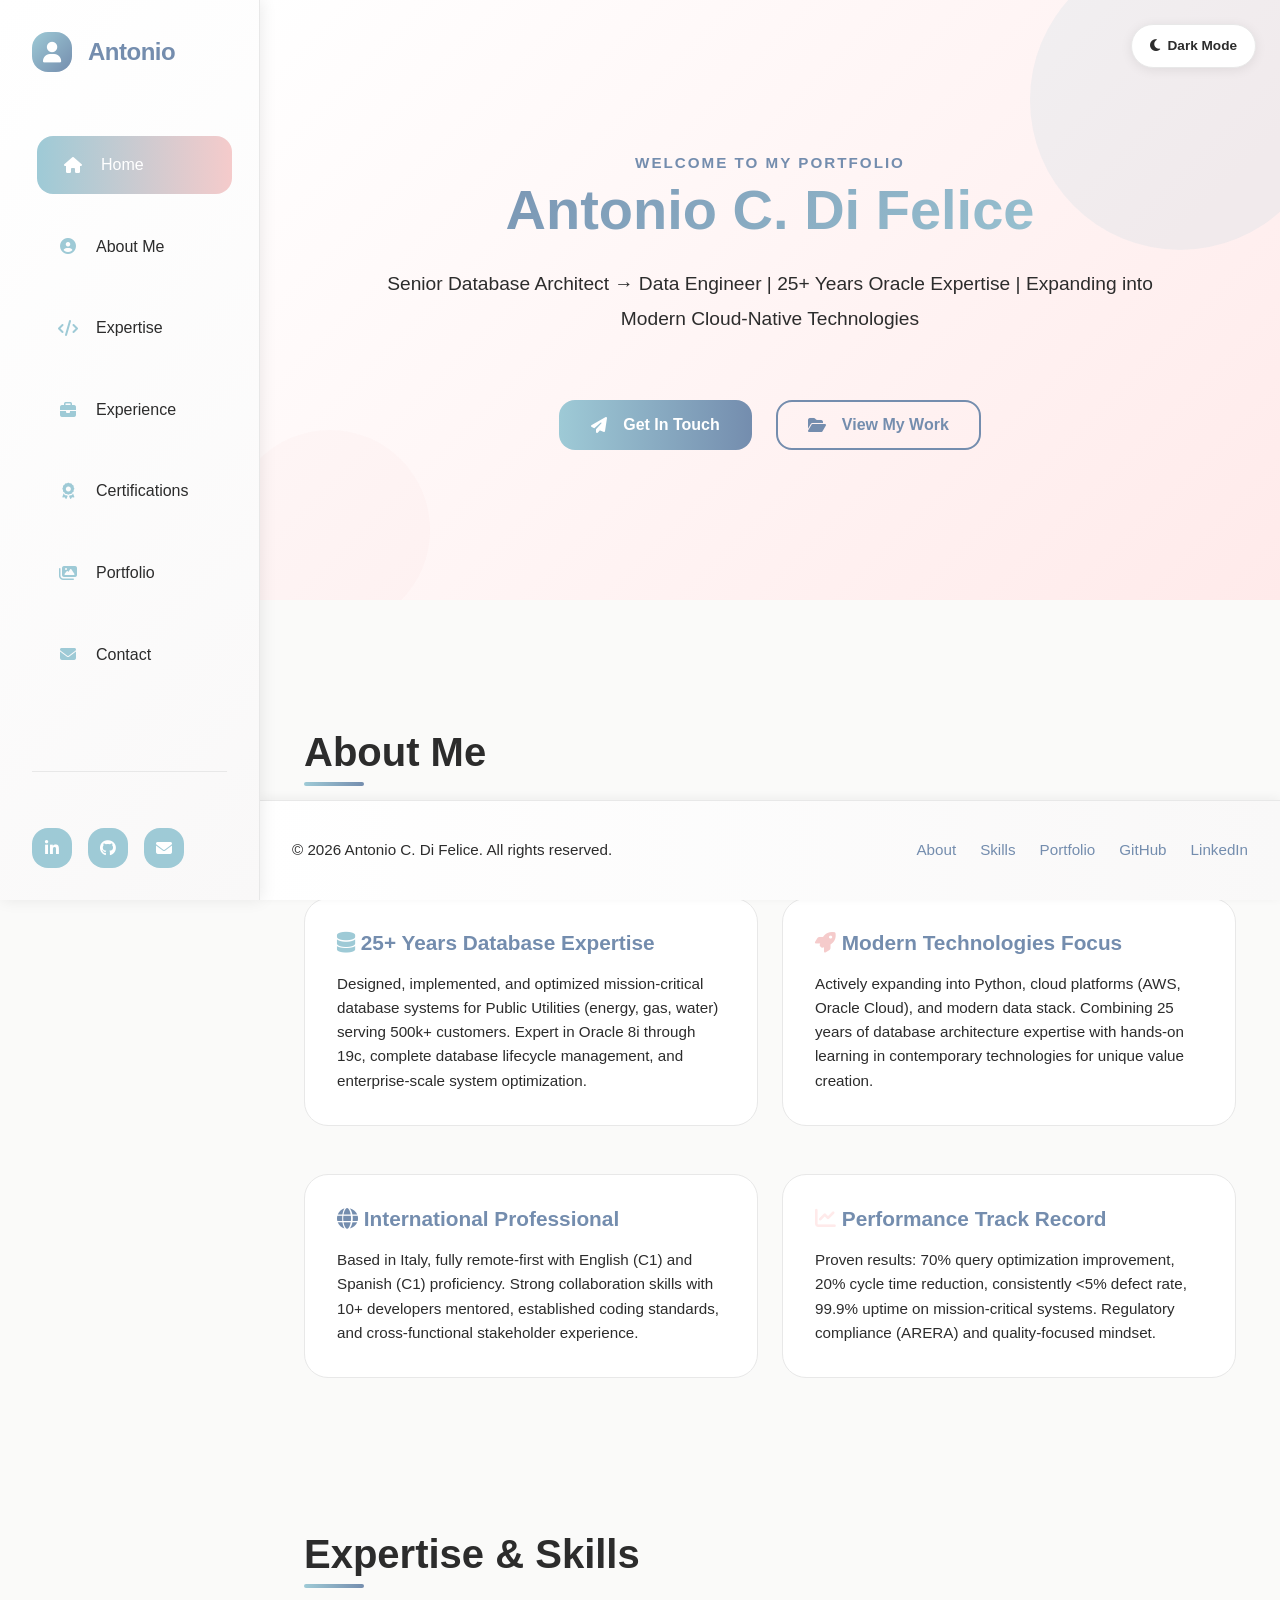
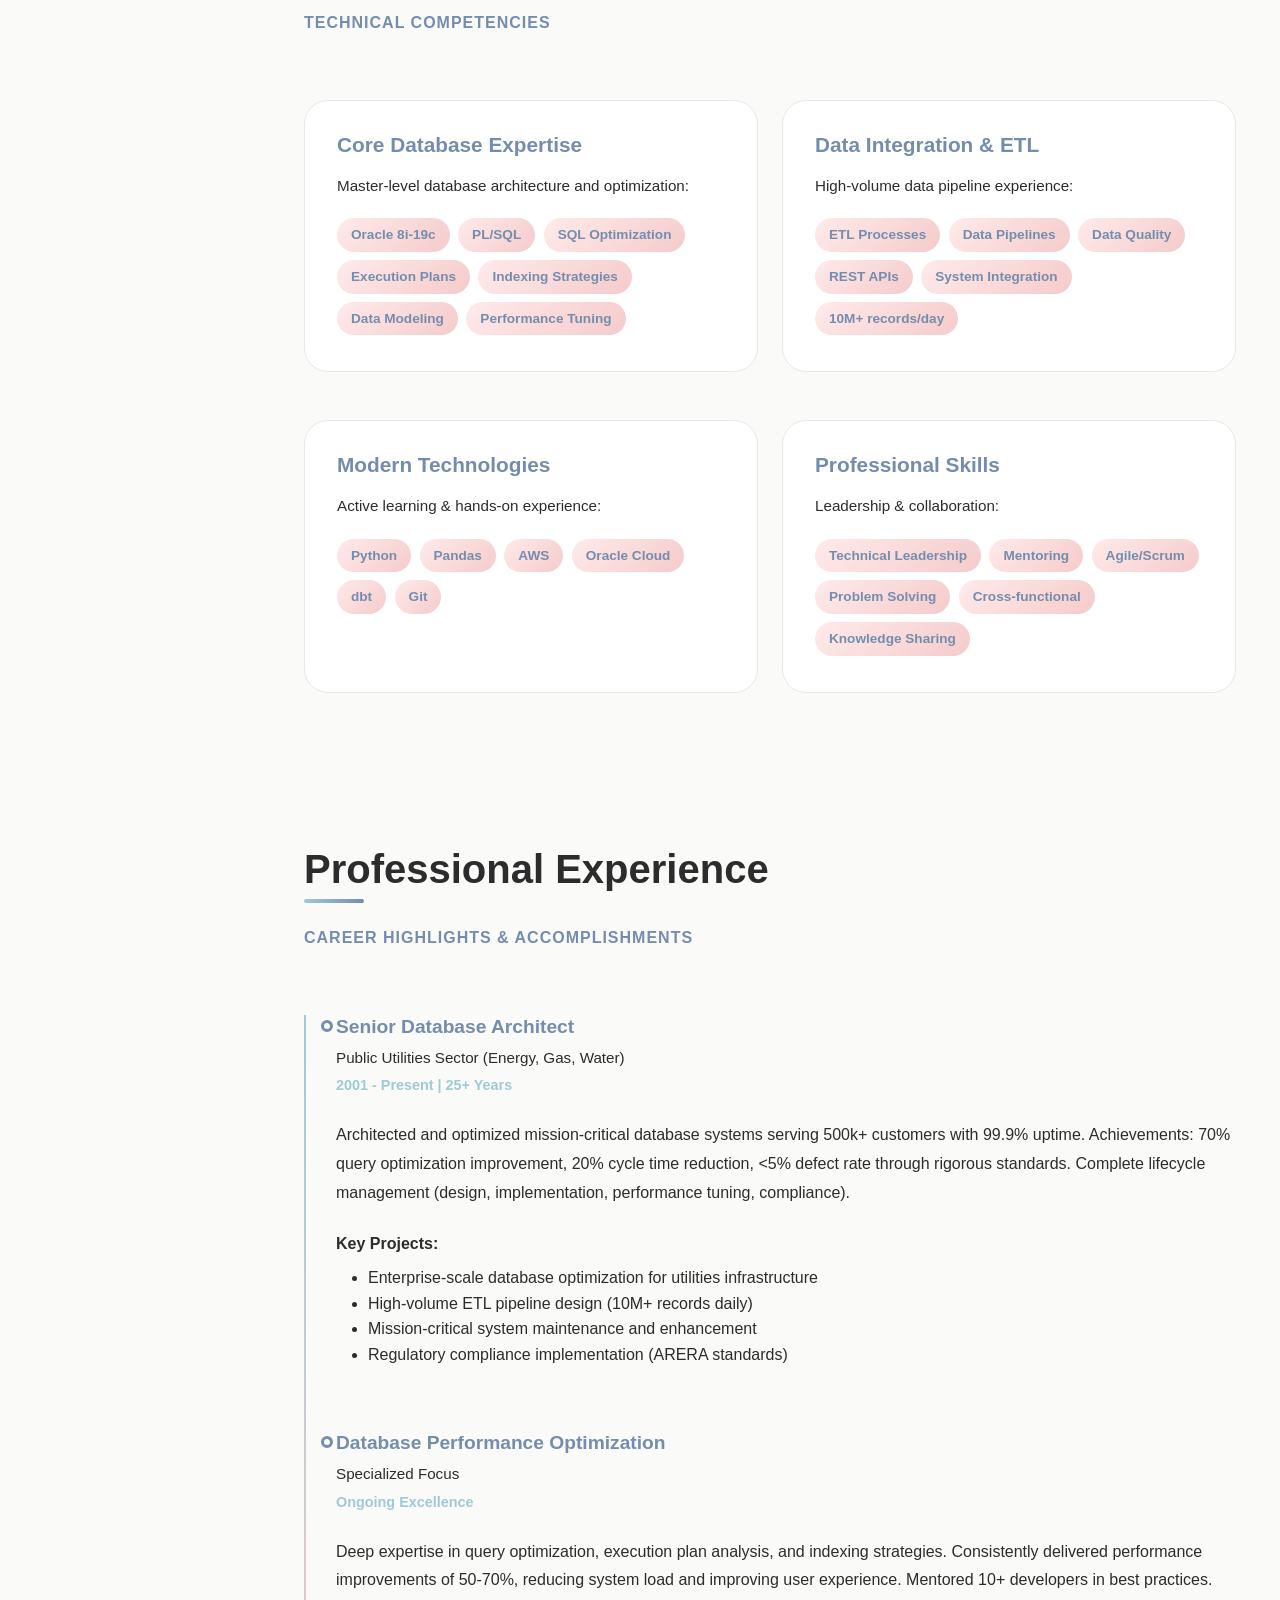
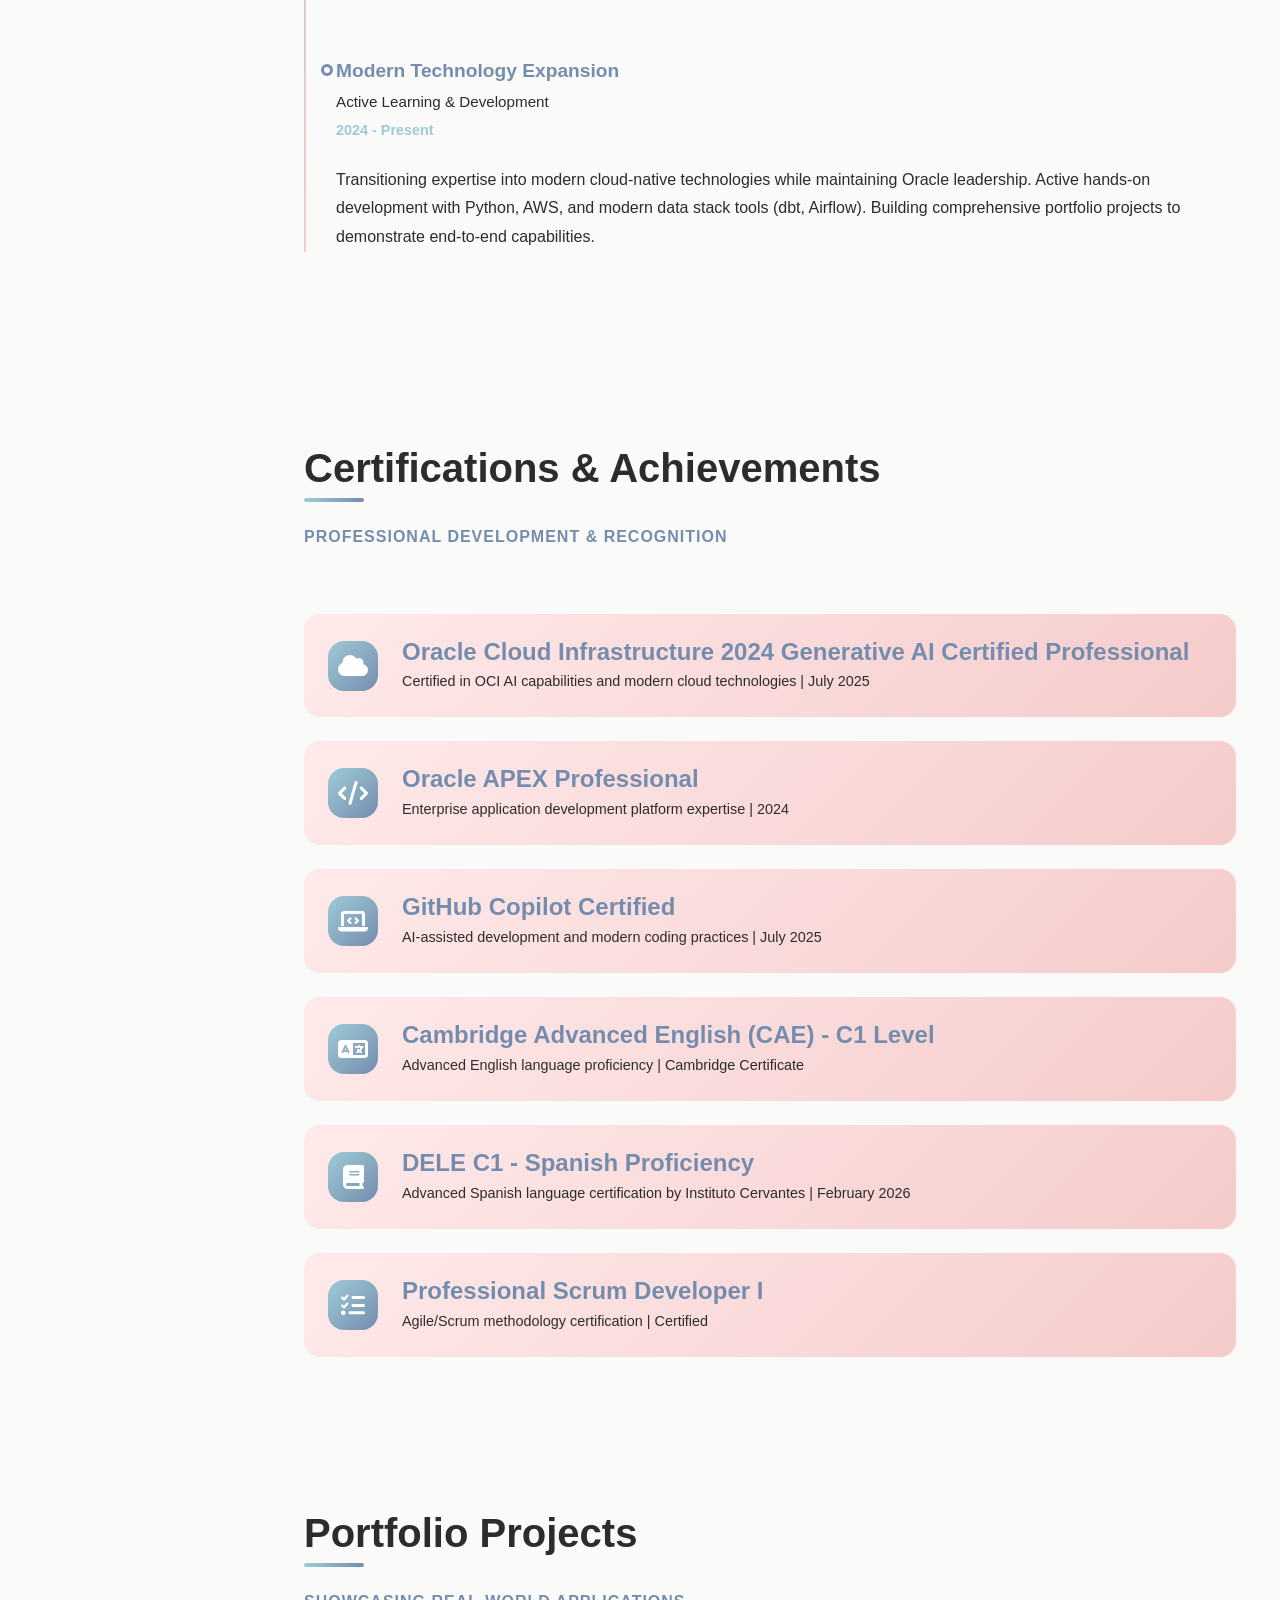
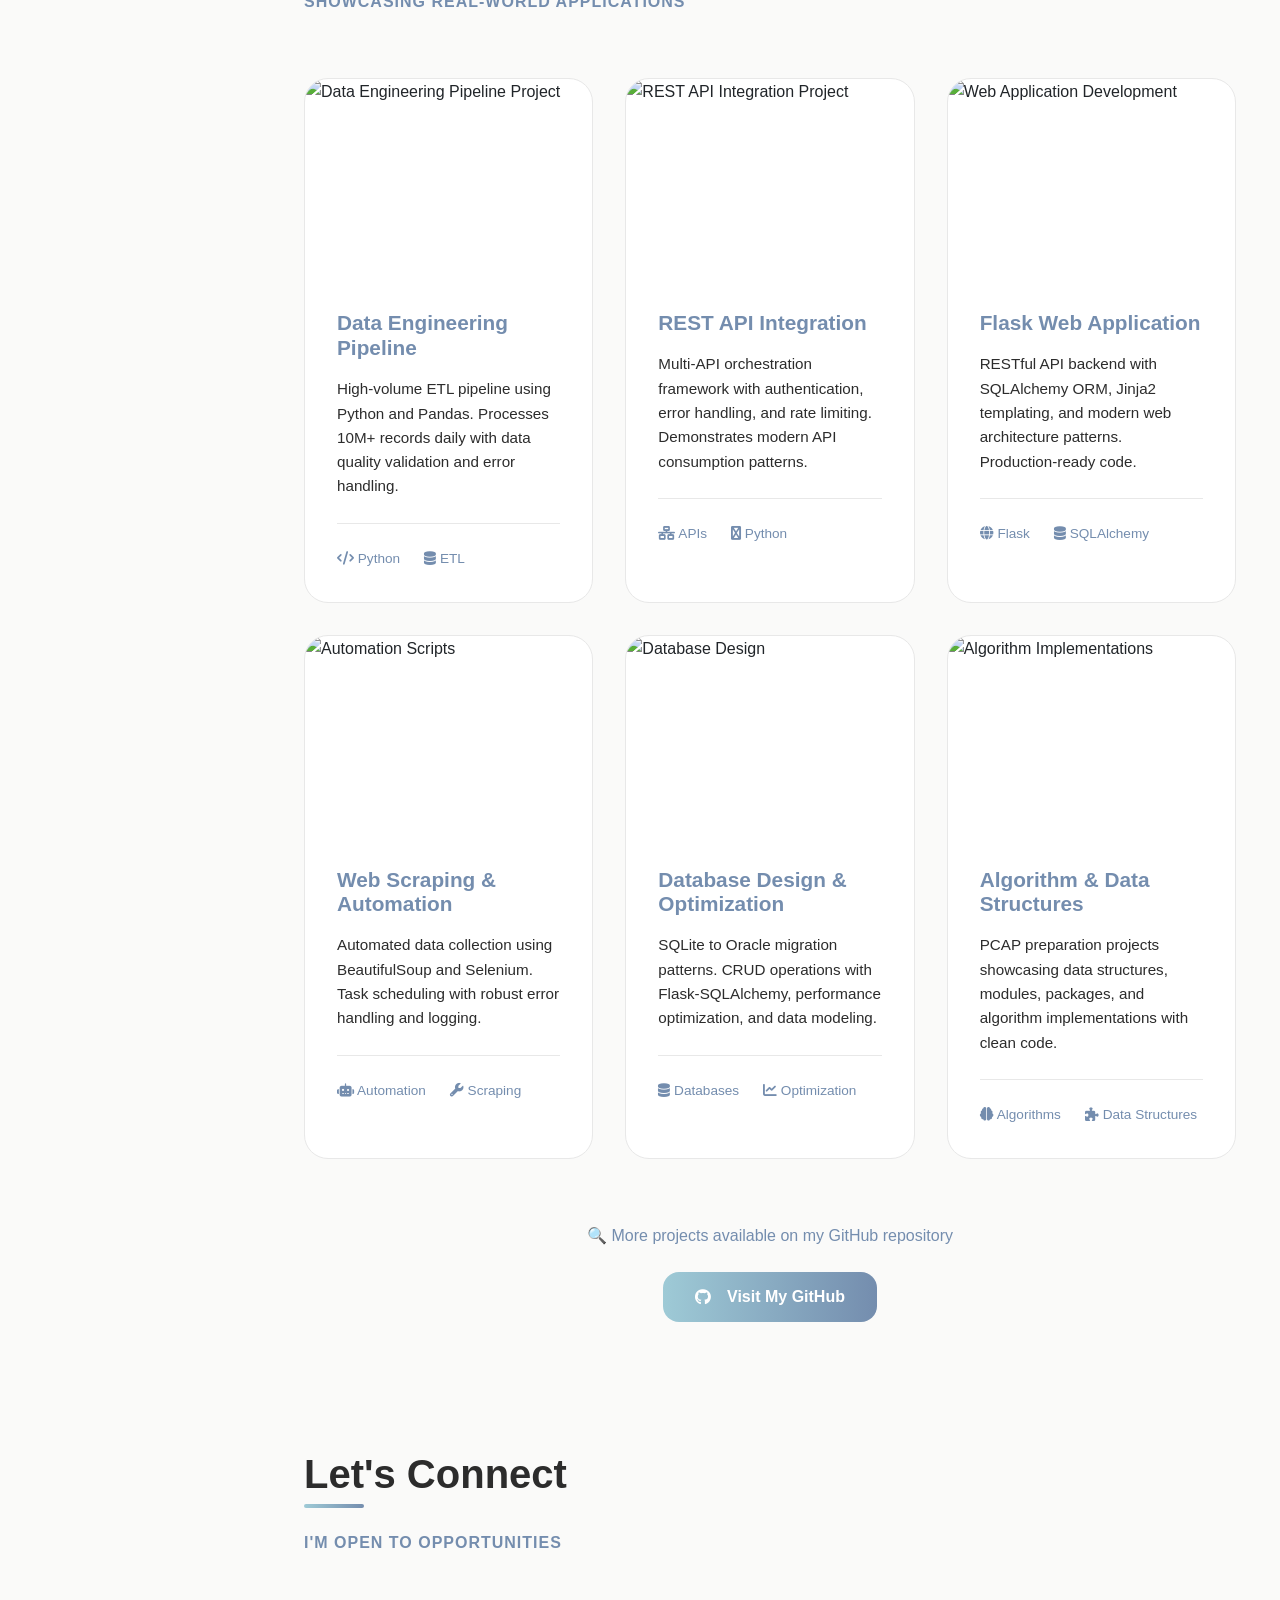
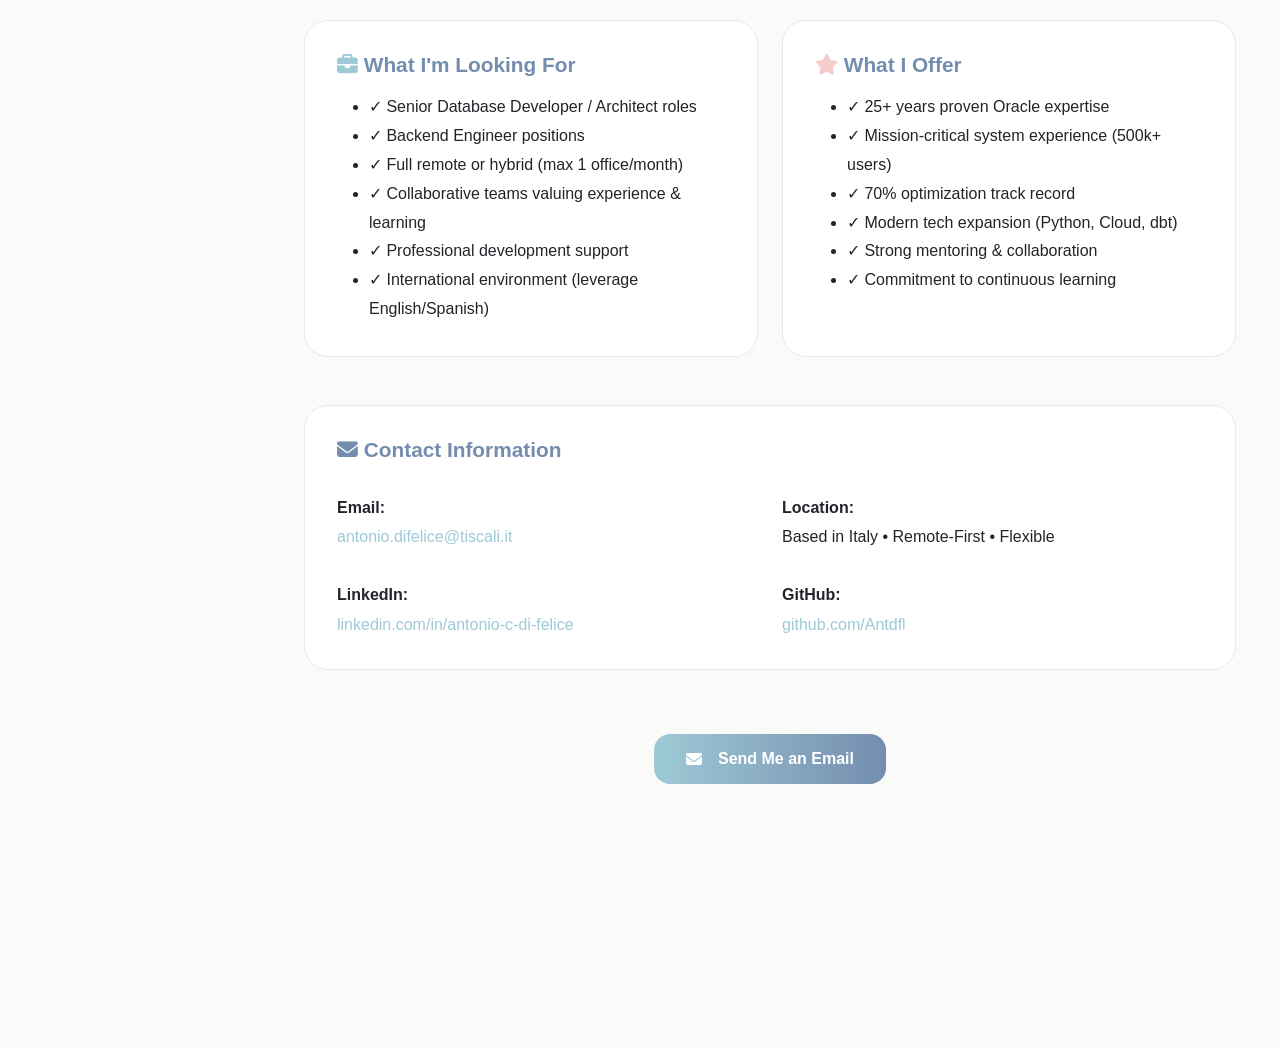
==== MyPortfolioWebsite/index.html @ 2a61f585 "Bug Fix to enhance user experience and optimize performance." ====
<!DOCTYPE html>
<html lang="en">
<head>
    <!-- =============================================
         META TAGS & SEO OPTIMIZATION
         ============================================= -->
    <meta charset="UTF-8">
    <meta name="viewport" content="width=device-width, initial-scale=1.0">
    <meta name="description" content="Antonio Di Felice - Senior Database Architect & Data Engineer. 25+ years Oracle expertise, expanding into modern cloud-native technologies.">
    <meta name="keywords" content="Data Engineer, Database Architect, Oracle, Python, Cloud, Data Pipeline, ETL">
    <meta name="author" content="Antonio C. Di Felice">
    <meta name="robots" content="index, follow">
    <meta property="og:title" content="Antonio C. Di Felice - Data Engineer & Database Architect">
    <meta property="og:description" content="Professional portfolio showcasing 25+ years of database architecture expertise and modern data engineering skills.">
    <meta property="og:type" content="website">
    <meta name="theme-color" content="#9ECAD6">

    <title>Antonio C. Di Felice - Data Engineer & Database Architect</title>

    <!-- =============================================
         BOOTSTRAP 5 CDN
         ============================================= -->
    <link href="https://cdn.jsdelivr.net/npm/bootstrap@5.3.0/dist/css/bootstrap.min.css" rel="stylesheet">
    <link href="https://cdnjs.cloudflare.com/ajax/libs/font-awesome/6.4.0/css/all.min.css" rel="stylesheet">

    <!-- =============================================
         LIGHTBOX GALLERY (GLightbox)
         ============================================= -->
    <link rel="stylesheet" href="https://cdn.jsdelivr.net/gh/mcstudios/glightbox/dist/glightbox.min.css">

    <!-- =============================================
         CUSTOM STYLES
         ============================================= -->
    <style>
        /* ========================================
           ROOT VARIABLES & COLOR PALETTE
           ======================================== */
        :root {
            /* Primary Pastel Colors */
            --soft-blue: #9ECAD6;
            --muted-indigo: #748DAE;
            --blush-pink: #F5CBCB;
            --light-rose: #FFEAEA;

            /* Light Mode Neutral */
            --light-bg: #FAFAF9;
            --light-text: #2C2C2C;
            --light-border: #E8E8E8;

            /* Dark Mode Colors */
            --dark-bg: #1A1A1A;
            --dark-bg-secondary: #2D2D2D;
            --dark-text: #F5F5F5;
            --dark-border: #404040;

            /* Accent Colors */
            --accent-primary: var(--muted-indigo);
            --accent-secondary: var(--soft-blue);

            /* Spacing */
            --spacing-xs: 0.5rem;
            --spacing-sm: 1rem;
            --spacing-md: 1.5rem;
            --spacing-lg: 2rem;
            --spacing-xl: 3rem;
            --spacing-xxl: 4rem;

            /* Border Radius */
            --radius-sm: 0.5rem;
            --radius-md: 1rem;
            --radius-lg: 1.5rem;

            /* Transitions */
            --transition-fast: 0.2s ease-in-out;
            --transition-normal: 0.3s ease-in-out;
            --transition-slow: 0.5s ease-in-out;
        }

        /* ========================================
           LIGHT MODE (Default)
           ======================================== */
        body {
            background-color: var(--light-bg);
            color: var(--light-text);
            font-family: -apple-system, BlinkMacSystemFont, 'Segoe UI', 'Helvetica Neue', sans-serif;
            line-height: 1.6;
            transition: background-color var(--transition-normal), color var(--transition-normal);
            overflow-x: hidden;
            position: relative;
            z-index: 0;
        }

        html {
            scroll-behavior: smooth;
        }

        /* ========================================
           DARK MODE
           ======================================== */
        body.dark-mode {
            background-color: var(--dark-bg);
            color: var(--dark-text);
        }

        body.dark-mode .sidebar {
            background: linear-gradient(135deg, var(--dark-bg-secondary) 0%, #3A3A3A 100%);
            border-right: 1px solid var(--dark-border);
        }

        body.dark-mode .card {
            background-color: var(--dark-bg-secondary);
            border-color: var(--dark-border);
            color: var(--dark-text);
        }

        body.dark-mode .hero-section {
            background: linear-gradient(135deg, #2D2D2D 0%, #404040 100%);
        }

        body.dark-mode .sticky-footer {
            background: linear-gradient(90deg, var(--dark-bg-secondary) 0%, #3A3A3A 100%);
            border-top: 1px solid var(--dark-border);
        }

        body.dark-mode .btn-light-mode {
            color: var(--soft-blue);
        }

        /* ========================================
           SIDEBAR NAVIGATION
           ======================================== */
        /* Sidebar Layout with Flexbox */
        .sidebar {
            position: fixed;
            left: 0;
            top: 0;
            width: 260px;
            height: 100vh;
            background: linear-gradient(135deg, #FFFFFF 0%, #F9F8F8 100%);
            padding: var(--spacing-lg);
            z-index: 1000;
            box-shadow: 2px 0 15px rgba(0, 0, 0, 0.08);
            border-right: 1px solid var(--light-border);
            transition: transform var(--transition-normal);
            display: flex;
            flex-direction: column;
        }

        .sidebar.mobile-open {
            transform: translateX(0);
        }

        @media (max-width: 768px) {
            .sidebar {
                width: 100%;
                transform: translateX(-100%);
                box-shadow: 2px 0 20px rgba(0, 0, 0, 0.15);
            }
        }

        /* Logo & Branding */
        .logo {
            display: flex;
            align-items: center;
            gap: var(--spacing-sm);
            margin-bottom: var(--spacing-xxl);
            text-decoration: none;
            color: var(--muted-indigo);
            font-weight: 700;
            font-size: 1.5rem;
            letter-spacing: -0.5px;
        }

        .logo:hover {
            color: var(--accent-primary);
        }

        .logo-icon {
            width: 40px;
            height: 40px;
            background: linear-gradient(135deg, var(--soft-blue) 0%, var(--muted-indigo) 100%);
            border-radius: var(--radius-md);
            display: flex;
            align-items: center;
            justify-content: center;
            color: white;
            font-size: 1.3rem;
        }

        /* Navigation Menu */
        .nav-menu {
            list-style: none;
            padding: 0;
            margin: 0;
            flex-grow: 1;
        }

        .nav-menu li {
            margin-bottom: var(--spacing-md);
        }

        .nav-menu a {
            display: flex;
            align-items: center;
            gap: var(--spacing-sm);
            padding: var(--spacing-sm) var(--spacing-md);
            color: var(--light-text);
            text-decoration: none;
            border-radius: var(--radius-md);
            transition: all var(--transition-normal);
            position: relative;
        }

        body.dark-mode .nav-menu a {
            color: var(--dark-text);
        }

        .nav-menu a:hover,
        .nav-menu a.active {
            background: linear-gradient(90deg, var(--soft-blue) 0%, var(--blush-pink) 100%);
            color: white;
            transform: translateX(5px);
        }

        .nav-icon {
            width: 24px;
            display: flex;
            align-items: center;
            justify-content: center;
            color: var(--accent-secondary);
        }

        .nav-menu a:hover .nav-icon,
        .nav-menu a.active .nav-icon {
            color: white;
        }

        /* Theme & Social in Sidebar */
        .sidebar-bottom {
            border-top: 1px solid var(--light-border);
            padding-top: var(--spacing-lg);
            margin-top: auto;
            flex-shrink: 0;
        }

        body.dark-mode .sidebar-bottom {
            border-top-color: var(--dark-border);
        }

        .theme-toggle {
            position: fixed;
            top: var(--spacing-md);
            right: var(--spacing-md);
            z-index: 1001;
            display: flex;
            align-items: center;
            gap: var(--spacing-xs);
            padding: 10px 18px;
            background: white;
            border: 1px solid var(--light-border);
            border-radius: 50px;
            cursor: pointer;
            color: var(--light-text);
            font-size: 0.85rem;
            font-weight: 600;
            box-shadow: 0 2px 12px rgba(0,0,0,0.08);
            transition: all var(--transition-normal);
        }

        body.dark-mode .theme-toggle {
            background: var(--dark-bg-secondary);
            border-color: var(--dark-border);
            color: var(--dark-text);
        }

        .theme-toggle:hover {
            background: linear-gradient(135deg, var(--soft-blue) 0%, var(--muted-indigo) 100%);
            border-color: transparent;
            color: white;
            box-shadow: 0 4px 16px rgba(116, 141, 174, 0.35);
            transform: translateY(-2px);
        }

        /* Social Links */
        .social-links {
            display: flex;
            gap: var(--spacing-sm);
            margin-top: var(--spacing-md);
        }

        .social-link {
            width: 40px;
            height: 40px;
            display: flex;
            align-items: center;
            justify-content: center;
            background: var(--soft-blue);
            color: white;
            border-radius: var(--radius-md);
            text-decoration: none;
            transition: all var(--transition-normal);
        }

        .social-link:hover {
            background: var(--muted-indigo);
            transform: translateY(-3px);
            box-shadow: 0 8px 16px rgba(116, 141, 174, 0.25);
        }

        /* ========================================
           MOBILE MENU TOGGLE
           ======================================== */
        .menu-toggle {
            display: none;
            position: fixed;
            top: var(--spacing-md);
            left: var(--spacing-md);
            z-index: 1002;
            width: 44px;
            height: 44px;
            background: linear-gradient(135deg, var(--soft-blue) 0%, var(--muted-indigo) 100%);
            border: none;
            border-radius: var(--radius-md);
            color: white;
            cursor: pointer;
            transition: all var(--transition-normal);
        }

        @media (max-width: 768px) {
            .menu-toggle {
                display: flex;
                align-items: center;
                justify-content: center;
            }
        }

        .menu-toggle:hover {
            box-shadow: 0 8px 24px rgba(116, 141, 174, 0.35);
            transform: scale(1.05);
        }

        .menu-toggle.open {
            background: linear-gradient(135deg, var(--blush-pink) 0%, var(--light-rose) 100%);
        }

        /* Backdrop overlay for mobile menu */
        .menu-backdrop {
            display: none;
            position: fixed;
            top: 0;
            left: 0;
            right: 0;
            bottom: 0;
            background: rgba(0, 0, 0, 0.5);
            z-index: 999;
        }

        .menu-backdrop.show {
            display: block;
        }

        @media (min-width: 769px) {
            .menu-backdrop {
                display: none !important;
            }
        }

        /* ========================================
           MAIN CONTENT AREA
           ======================================== */
        .main-content {
            margin-left: 260px;
            min-height: 100vh;
            transition: margin-left var(--transition-normal);
            position: relative;
            z-index: 5;
            overflow-x: hidden;
            padding-bottom: 200px;
        }

        @media (max-width: 768px) {
            .main-content {
                margin-left: 0;
                padding-bottom: 250px;
            }
        }

        /* ========================================
           HERO SECTION
           ======================================== */
        .hero-section {
            background: linear-gradient(135deg, #FFFFFF 0%, var(--light-rose) 100%);
            padding: calc(var(--spacing-xxl) * 2) var(--spacing-lg);
            min-height: 600px;
            display: flex;
            align-items: center;
            justify-content: center;
            position: relative;
            overflow: hidden;
            margin-bottom: var(--spacing-xxl);
        }

        /* Animated background elements */
        .hero-section::before {
            content: '';
            position: absolute;
            width: 300px;
            height: 300px;
            background: var(--soft-blue);
            border-radius: 50%;
            opacity: 0.15;
            top: -50px;
            right: -50px;
            animation: float 6s ease-in-out infinite;
        }

        .hero-section::after {
            content: '';
            position: absolute;
            width: 200px;
            height: 200px;
            background: var(--blush-pink);
            border-radius: 50%;
            opacity: 0.1;
            bottom: -30px;
            left: -30px;
            animation: float 8s ease-in-out infinite reverse;
        }

        @keyframes float {
            0%, 100% {
                transform: translateY(0px);
            }
            50% {
                transform: translateY(20px);
            }
        }

        .hero-content {
            text-align: center;
            max-width: 800px;
            position: relative;
            z-index: 10;
            animation: fadeInUp 0.8s ease-out;
        }

        @keyframes fadeInUp {
            from {
                opacity: 0;
                transform: translateY(30px);
            }
            to {
                opacity: 1;
                transform: translateY(0);
            }
        }

        .hero-subtitle {
            color: var(--muted-indigo);
            font-size: 0.95rem;
            font-weight: 600;
            text-transform: uppercase;
            letter-spacing: 2px;
            margin-bottom: var(--spacing-md);
        }

        .hero-title {
            font-size: 3.5rem;
            font-weight: 700;
            margin-bottom: var(--spacing-md);
            background: linear-gradient(135deg, var(--muted-indigo) 0%, var(--soft-blue) 100%);
            -webkit-background-clip: text;
            -webkit-text-fill-color: transparent;
            background-clip: text;
            line-height: 1.2;
        }

        @media (max-width: 768px) {
            .hero-title {
                font-size: 2.5rem;
            }
        }

        .hero-description {
            font-size: 1.2rem;
            color: var(--light-text);
            margin-bottom: var(--spacing-xxl);
            line-height: 1.8;
        }

        body.dark-mode .hero-description {
            color: var(--dark-text);
        }

        .hero-cta {
            display: flex;
            gap: var(--spacing-md);
            justify-content: center;
            flex-wrap: wrap;
        }

        /* ========================================
           BUTTONS
           ============================================= */
        .btn-primary {
            background: linear-gradient(90deg, var(--soft-blue) 0%, var(--muted-indigo) 100%);
            border: none;
            color: white;
            padding: 12px 32px;
            font-weight: 600;
            border-radius: var(--radius-md);
            text-decoration: none;
            transition: all var(--transition-normal);
            display: inline-flex;
            align-items: center;
            gap: var(--spacing-sm);
            cursor: pointer;
        }

        .btn-primary:hover {
            transform: translateY(-3px);
            box-shadow: 0 12px 24px rgba(116, 141, 174, 0.35);
            color: white;
        }

        .btn-secondary {
            background: transparent;
            border: 2px solid var(--muted-indigo);
            color: var(--muted-indigo);
            padding: 10px 30px;
            font-weight: 600;
            border-radius: var(--radius-md);
            text-decoration: none;
            transition: all var(--transition-normal);
            display: inline-flex;
            align-items: center;
            gap: var(--spacing-sm);
            cursor: pointer;
        }

        .btn-secondary:hover {
            background: var(--muted-indigo);
            color: white;
            transform: translateY(-3px);
        }

        body.dark-mode .btn-secondary {
            border-color: var(--soft-blue);
            color: var(--soft-blue);
        }

        body.dark-mode .btn-secondary:hover {
            background: var(--soft-blue);
            color: var(--dark-bg);
        }

        /* ========================================
           SECTIONS
           ============================================= */
        section {
            padding: var(--spacing-xxl) var(--spacing-lg);
            scroll-margin-top: 100px;
            position: relative;
            z-index: 1;
        }

        .section-title {
            font-size: 2.5rem;
            font-weight: 700;
            margin-bottom: var(--spacing-lg);
            position: relative;
            display: inline-block;
        }

        .section-title::after {
            content: '';
            position: absolute;
            bottom: -10px;
            left: 0;
            width: 60px;
            height: 4px;
            background: linear-gradient(90deg, var(--soft-blue) 0%, var(--muted-indigo) 100%);
            border-radius: 2px;
        }

        .section-subtitle {
            color: var(--muted-indigo);
            font-size: 1rem;
            font-weight: 600;
            text-transform: uppercase;
            letter-spacing: 1px;
            margin-bottom: var(--spacing-lg);
        }

        /* ========================================
           FADE-IN ON SCROLL ANIMATION
           ============================================= */
        .fade-in {
            opacity: 0;
            transform: translateY(30px);
            transition: opacity var(--transition-slow), transform var(--transition-slow);
        }

        .fade-in.visible {
            opacity: 1;
            transform: translateY(0);
        }

        /* ========================================
           CARDS
           ============================================= */
        .card {
            border: 1px solid var(--light-border);
            border-radius: var(--radius-lg);
            transition: all var(--transition-normal);
            background: white;
            overflow: hidden;
            display: flex;
            flex-direction: column;
            height: 100%;
        }

        .card:hover {
            transform: translateY(-8px);
            box-shadow: 0 16px 40px rgba(116, 141, 174, 0.15);
            border-color: var(--soft-blue);
        }

        .card-img-top {
            height: 200px;
            object-fit: cover;
        }

        .card-body {
            padding: var(--spacing-lg);
            flex-grow: 1;
        }

        .card-title {
            font-size: 1.3rem;
            font-weight: 700;
            margin-bottom: var(--spacing-sm);
            color: var(--muted-indigo);
        }

        body.dark-mode .card-title {
            color: var(--soft-blue);
        }

        .card-text {
            color: var(--light-text);
            font-size: 0.95rem;
            line-height: 1.6;
        }

        body.dark-mode .card-text {
            color: var(--dark-text);
        }

        .card-meta {
            display: flex;
            gap: var(--spacing-md);
            margin-top: var(--spacing-md);
            padding-top: var(--spacing-md);
            border-top: 1px solid var(--light-border);
            font-size: 0.85rem;
            color: var(--muted-indigo);
        }

        body.dark-mode .card-meta {
            border-top-color: var(--dark-border);
        }

        /* ========================================
           SKILLS & EXPERTISE TAGS
           ============================================= */
        .skill-tag {
            display: inline-block;
            background: linear-gradient(135deg, var(--light-rose) 0%, var(--blush-pink) 100%);
            color: var(--muted-indigo);
            padding: 6px 14px;
            border-radius: 20px;
            font-size: 0.85rem;
            font-weight: 600;
            margin: 4px 4px 4px 0;
            transition: all var(--transition-normal);
        }

        body.dark-mode .skill-tag {
            background: linear-gradient(135deg, rgba(116, 141, 174, 0.2) 0%, rgba(158, 202, 214, 0.2) 100%);
            color: var(--soft-blue);
        }

        .skill-tag:hover {
            background: linear-gradient(135deg, var(--soft-blue) 0%, var(--muted-indigo) 100%);
            color: white;
            transform: translateY(-2px);
        }

        /* ========================================
           EXPERIENCE TIMELINE
           ============================================= */
        .timeline {
            position: relative;
            padding-left: var(--spacing-lg);
        }

        .timeline::before {
            content: '';
            position: absolute;
            left: 0;
            top: 0;
            bottom: 0;
            width: 2px;
            background: linear-gradient(180deg, var(--soft-blue) 0%, var(--blush-pink) 100%);
        }

        .timeline-item {
            margin-bottom: var(--spacing-xxl);
            position: relative;
        }

        .timeline-item::before {
            content: '';
            position: absolute;
            left: -15px;
            top: 5px;
            width: 12px;
            height: 12px;
            background: white;
            border: 3px solid var(--muted-indigo);
            border-radius: 50%;
        }

        body.dark-mode .timeline-item::before {
            background: var(--dark-bg);
        }

        .timeline-title {
            font-size: 1.2rem;
            font-weight: 700;
            color: var(--muted-indigo);
        }

        .timeline-subtitle {
            color: var(--light-text);
            font-size: 0.95rem;
            margin-bottom: 4px;
        }

        body.dark-mode .timeline-subtitle {
            color: var(--dark-text);
        }

        .timeline-date {
            color: var(--soft-blue);
            font-size: 0.9rem;
            font-weight: 600;
        }

        /* ========================================
           GALLERY
           ============================================= */
        .gallery {
            display: grid;
            grid-template-columns: repeat(auto-fit, minmax(280px, 1fr));
            gap: var(--spacing-lg);
            margin-top: var(--spacing-xl);
        }

        .gallery-item {
            position: relative;
            overflow: hidden;
            border-radius: var(--radius-lg);
            cursor: pointer;
        }

        .gallery-item img {
            width: 100%;
            height: 280px;
            object-fit: cover;
            transition: transform var(--transition-normal);
        }

        .gallery-item:hover img {
            transform: scale(1.05);
        }

        /* ========================================
           CERTIFICATION BADGES
           ============================================= */
        .certification {
            display: flex;
            align-items: center;
            gap: var(--spacing-md);
            padding: var(--spacing-md);
            background: linear-gradient(135deg, var(--light-rose) 0%, var(--blush-pink) 100%);
            border-radius: var(--radius-md);
            margin-bottom: var(--spacing-md);
            transition: all var(--transition-normal);
        }

        body.dark-mode .certification {
            background: linear-gradient(135deg, rgba(116, 141, 174, 0.15) 0%, rgba(158, 202, 214, 0.1) 100%);
        }

        .certification:hover {
            transform: translateX(5px);
            box-shadow: 0 8px 20px rgba(116, 141, 174, 0.2);
        }

        .cert-icon {
            width: 50px;
            height: 50px;
            background: linear-gradient(135deg, var(--soft-blue) 0%, var(--muted-indigo) 100%);
            border-radius: var(--radius-md);
            display: flex;
            align-items: center;
            justify-content: center;
            color: white;
            font-size: 1.5rem;
            flex-shrink: 0;
        }

        .cert-details h4 {
            margin: 0 0 4px 0;
            color: var(--muted-indigo);
            font-weight: 700;
        }

        body.dark-mode .cert-details h4 {
            color: var(--soft-blue);
        }

        .cert-details p {
            margin: 0;
            font-size: 0.9rem;
            color: var(--light-text);
        }

        body.dark-mode .cert-details p {
            color: var(--dark-text);
        }

        /* ========================================
           BACK TO TOP BUTTON
           ============================================= */
        .back-to-top {
            position: fixed;
            bottom: 100px;
            right: 20px;
            width: 50px;
            height: 50px;
            background: linear-gradient(135deg, var(--soft-blue) 0%, var(--muted-indigo) 100%);
            color: white;
            border: none;
            border-radius: var(--radius-md);
            cursor: pointer;
            display: none;
            align-items: center;
            justify-content: center;
            z-index: 999;
            transition: all var(--transition-normal);
            box-shadow: 0 4px 16px rgba(116, 141, 174, 0.25);
        }

        .back-to-top:hover {
            transform: translateY(-3px);
            box-shadow: 0 8px 24px rgba(116, 141, 174, 0.35);
        }

        .back-to-top.show {
            display: flex;
        }

        /* ========================================
           STICKY FOOTER
           ============================================= */
        .sticky-footer {
            position: fixed;
            bottom: 0;
            right: 0;
            left: 260px;
            background: linear-gradient(90deg, #FFFFFF 0%, #F9F8F8 100%);
            border-top: 1px solid var(--light-border);
            padding: var(--spacing-md) var(--spacing-lg);
            display: flex;
            align-items: center;
            justify-content: space-between;
            z-index: 100;
            box-shadow: 0 -2px 10px rgba(0, 0, 0, 0.05);
            gap: var(--spacing-lg);
            min-height: 100px;
        }

        @media (max-width: 768px) {
            .sticky-footer {
                left: 0;
                flex-direction: column;
                gap: var(--spacing-sm);
            }
        }

        .footer-text {
            color: var(--light-text);
            font-size: 0.95rem;
            font-weight: 500;
        }

        body.dark-mode .footer-text {
            color: var(--dark-text);
        }

        .footer-links {
            display: flex;
            gap: var(--spacing-md);
            flex-wrap: wrap;
        }

        .footer-link {
            color: var(--muted-indigo);
            text-decoration: none;
            font-size: 0.95rem;
            font-weight: 500;
            transition: all var(--transition-normal);
        }

        .footer-link:hover {
            color: var(--soft-blue);
        }

        body.dark-mode .footer-link {
            color: var(--soft-blue);
        }

        body.dark-mode .footer-link:hover {
            color: var(--light-rose);
        }

        /* Add padding to main content to prevent overlap with sticky footer */
        /* Moved to main-content instead */

        /* ========================================
           CONTACT FORM
           ============================================= */
        .form-control {
            border: 1px solid var(--light-border);
            border-radius: var(--radius-md);
            padding: 12px 16px;
            font-size: 1rem;
            transition: all var(--transition-normal);
            background: white;
            color: var(--light-text);
        }

        body.dark-mode .form-control {
            background: var(--dark-bg-secondary);
            border-color: var(--dark-border);
            color: var(--dark-text);
        }

        .form-control:focus {
            border-color: var(--soft-blue);
            box-shadow: 0 0 0 0.2rem rgba(158, 202, 214, 0.25);
            outline: none;
        }

        /* ========================================
           UTILITY CLASSES
           ============================================= */
        .text-center { text-align: center; }
        .mt-xl { margin-top: var(--spacing-xxl); }
        .mb-xl { margin-bottom: var(--spacing-xxl); }

        /* ========================================
           RESPONSIVE UTILITIES
           ============================================= */
        @media (max-width: 768px) {
            .hero-section {
                padding: var(--spacing-xxl) var(--spacing-md);
                min-height: 500px;
            }

            section {
                padding: var(--spacing-xl) var(--spacing-md);
            }

            .section-title {
                font-size: 2rem;
            }

            .hero-title {
                font-size: 2rem;
            }
        }
    </style>
</head>
<body>
    <!-- THEME TOGGLE (fixed top-right) -->
    <button class="theme-toggle" id="themeToggle" aria-label="Toggle dark mode">
        <i class="fas fa-moon"></i>
        <span>Dark Mode</span>
    </button>

    <!-- =============================================
         SIDEBAR NAVIGATION
         ============================================= -->
    <aside class="sidebar" id="sidebar">
        <!-- Logo -->
        <a href="#" class="logo">
            <div class="logo-icon">
                <i class="fas fa-user"></i>
            </div>
            <span>Antonio</span>
        </a>

        <!-- Navigation Menu -->
        <nav>
            <ul class="nav-menu">
                <li>
                    <a href="#hero" class="nav-link active">
                        <span class="nav-icon"><i class="fas fa-home"></i></span>
                        <span>Home</span>
                    </a>
                </li>
                <li>
                    <a href="#about" class="nav-link">
                        <span class="nav-icon"><i class="fas fa-user-circle"></i></span>
                        <span>About Me</span>
                    </a>
                </li>
                <li>
                    <a href="#expertise" class="nav-link">
                        <span class="nav-icon"><i class="fas fa-code"></i></span>
                        <span>Expertise</span>
                    </a>
                </li>
                <li>
                    <a href="#experience" class="nav-link">
                        <span class="nav-icon"><i class="fas fa-briefcase"></i></span>
                        <span>Experience</span>
                    </a>
                </li>
                <li>
                    <a href="#certifications" class="nav-link">
                        <span class="nav-icon"><i class="fas fa-award"></i></span>
                        <span>Certifications</span>
                    </a>
                </li>
                <li>
                    <a href="#portfolio" class="nav-link">
                        <span class="nav-icon"><i class="fas fa-images"></i></span>
                        <span>Portfolio</span>
                    </a>
                </li>
                <li>
                    <a href="#contact" class="nav-link">
                        <span class="nav-icon"><i class="fas fa-envelope"></i></span>
                        <span>Contact</span>
                    </a>
                </li>
            </ul>
        </nav>

        <!-- Sidebar Bottom (Social only) -->
        <div class="sidebar-bottom">
            <!-- Social Links -->
            <div class="social-links">
                <a href="https://linkedin.com/in/antonio-c-di-felice" class="social-link" title="LinkedIn" aria-label="LinkedIn">
                    <i class="fab fa-linkedin-in"></i>
                </a>
                <a href="https://github.com/Antdfl" class="social-link" title="GitHub" aria-label="GitHub">
                    <i class="fab fa-github"></i>
                </a>
                <a href="mailto:antonio.difelice@tiscali.it" class="social-link" title="Email" aria-label="Email">
                    <i class="fas fa-envelope"></i>
                </a>
            </div>
        </div>
    </aside>

    <!-- =============================================
         MOBILE MENU TOGGLE & BACKDROP
         ============================================= -->
    <button class="menu-toggle" id="menuToggle" aria-label="Toggle menu">
        <i class="fas fa-bars"></i>
    </button>
    <div class="menu-backdrop" id="menuBackdrop"></div>

    <!-- =============================================
         MAIN CONTENT
         ============================================= -->
    <main class="main-content">
        <!-- HERO SECTION -->
        <section id="hero" class="hero-section">
            <div class="hero-content">
                <span class="hero-subtitle">Welcome to my portfolio</span>
                <h1 class="hero-title">Antonio C. Di Felice</h1>
                <p class="hero-description">
                    Senior Database Architect → Data Engineer | 25+ Years Oracle Expertise | Expanding into Modern Cloud-Native Technologies
                </p>
                <div class="hero-cta">
                    <a href="#contact" class="btn-primary">
                        <i class="fas fa-paper-plane"></i>
                        Get In Touch
                    </a>
                    <a href="#portfolio" class="btn-secondary">
                        <i class="fas fa-folder-open"></i>
                        View My Work
                    </a>
                </div>
            </div>
        </section>

        <!-- ABOUT ME SECTION -->
        <section id="about" class="fade-in">
            <div class="container">
                <h2 class="section-title">About Me</h2>
                <p class="section-subtitle">Professional Journey & Expertise</p>

                <div class="row mt-xl">
                    <div class="col-lg-6 mb-4">
                        <div class="card">
                            <div class="card-body">
                                <h3 class="card-title">
                                    <i class="fas fa-database" style="color: #9ECAD6;"></i> 25+ Years Database Expertise
                                </h3>
                                <p class="card-text">
                                    Designed, implemented, and optimized mission-critical database systems for Public Utilities (energy, gas, water) serving 500k+ customers. Expert in Oracle 8i through 19c, complete database lifecycle management, and enterprise-scale system optimization.
                                </p>
                            </div>
                        </div>
                    </div>

                    <div class="col-lg-6 mb-4">
                        <div class="card">
                            <div class="card-body">
                                <h3 class="card-title">
                                    <i class="fas fa-rocket" style="color: #F5CBCB;"></i> Modern Technologies Focus
                                </h3>
                                <p class="card-text">
                                    Actively expanding into Python, cloud platforms (AWS, Oracle Cloud), and modern data stack. Combining 25 years of database architecture expertise with hands-on learning in contemporary technologies for unique value creation.
                                </p>
                            </div>
                        </div>
                    </div>
                </div>

                <div class="row mt-4">
                    <div class="col-lg-6 mb-4">
                        <div class="card">
                            <div class="card-body">
                                <h3 class="card-title">
                                    <i class="fas fa-globe" style="color: #748DAE;"></i> International Professional
                                </h3>
                                <p class="card-text">
                                    Based in Italy, fully remote-first with English (C1) and Spanish (C1) proficiency. Strong collaboration skills with 10+ developers mentored, established coding standards, and cross-functional stakeholder experience.
                                </p>
                            </div>
                        </div>
                    </div>

                    <div class="col-lg-6 mb-4">
                        <div class="card">
                            <div class="card-body">
                                <h3 class="card-title">
                                    <i class="fas fa-chart-line" style="color: #FFEAEA;"></i> Performance Track Record
                                </h3>
                                <p class="card-text">
                                    Proven results: 70% query optimization improvement, 20% cycle time reduction, consistently <5% defect rate, 99.9% uptime on mission-critical systems. Regulatory compliance (ARERA) and quality-focused mindset.
                                </p>
                            </div>
                        </div>
                    </div>
                </div>
            </div>
        </section>

        <!-- EXPERTISE & SKILLS SECTION -->
        <section id="expertise" class="fade-in">
            <div class="container">
                <h2 class="section-title">Expertise & Skills</h2>
                <p class="section-subtitle">Technical Competencies</p>

                <div class="row mt-xl">
                    <div class="col-lg-6 mb-4">
                        <div class="card">
                            <div class="card-body">
                                <h4 class="card-title">Core Database Expertise</h4>
                                <p class="card-text mb-3">Master-level database architecture and optimization:</p>
                                <div>
                                    <span class="skill-tag">Oracle 8i-19c</span>
                                    <span class="skill-tag">PL/SQL</span>
                                    <span class="skill-tag">SQL Optimization</span>
                                    <span class="skill-tag">Execution Plans</span>
                                    <span class="skill-tag">Indexing Strategies</span>
                                    <span class="skill-tag">Data Modeling</span>
                                    <span class="skill-tag">Performance Tuning</span>
                                </div>
                            </div>
                        </div>
                    </div>

                    <div class="col-lg-6 mb-4">
                        <div class="card">
                            <div class="card-body">
                                <h4 class="card-title">Data Integration & ETL</h4>
                                <p class="card-text mb-3">High-volume data pipeline experience:</p>
                                <div>
                                    <span class="skill-tag">ETL Processes</span>
                                    <span class="skill-tag">Data Pipelines</span>
                                    <span class="skill-tag">Data Quality</span>
                                    <span class="skill-tag">REST APIs</span>
                                    <span class="skill-tag">System Integration</span>
                                    <span class="skill-tag">10M+ records/day</span>
                                </div>
                            </div>
                        </div>
                    </div>
                </div>

                <div class="row mt-4">
                    <div class="col-lg-6 mb-4">
                        <div class="card">
                            <div class="card-body">
                                <h4 class="card-title">Modern Technologies</h4>
                                <p class="card-text mb-3">Active learning & hands-on experience:</p>
                                <div>
                                    <span class="skill-tag">Python</span>
                                    <span class="skill-tag">Pandas</span>
                                    <span class="skill-tag">AWS</span>
                                    <span class="skill-tag">Oracle Cloud</span>
                                    <span class="skill-tag">dbt</span>
                                    <span class="skill-tag">Git</span>
                                </div>
                            </div>
                        </div>
                    </div>

                    <div class="col-lg-6 mb-4">
                        <div class="card">
                            <div class="card-body">
                                <h4 class="card-title">Professional Skills</h4>
                                <p class="card-text mb-3">Leadership & collaboration:</p>
                                <div>
                                    <span class="skill-tag">Technical Leadership</span>
                                    <span class="skill-tag">Mentoring</span>
                                    <span class="skill-tag">Agile/Scrum</span>
                                    <span class="skill-tag">Problem Solving</span>
                                    <span class="skill-tag">Cross-functional</span>
                                    <span class="skill-tag">Knowledge Sharing</span>
                                </div>
                            </div>
                        </div>
                    </div>
                </div>
            </div>
        </section>

        <!-- EXPERIENCE SECTION -->
        <section id="experience" class="fade-in">
            <div class="container">
                <h2 class="section-title">Professional Experience</h2>
                <p class="section-subtitle">Career Highlights & Accomplishments</p>

                <div class="timeline mt-xl">
                    <!-- Experience Item 1 -->
                    <div class="timeline-item fade-in">
                        <h3 class="timeline-title">Senior Database Architect</h3>
                        <p class="timeline-subtitle">Public Utilities Sector (Energy, Gas, Water)</p>
                        <p class="timeline-date">2001 - Present | 25+ Years</p>
                        <p style="margin-top: var(--spacing-md); line-height: 1.8;">
                            Architected and optimized mission-critical database systems serving 500k+ customers with 99.9% uptime.
                            Achievements: 70% query optimization improvement, 20% cycle time reduction, <5% defect rate through rigorous
                            standards. Complete lifecycle management (design, implementation, performance tuning, compliance).
                        </p>
                        <div style="margin-top: var(--spacing-md);">
                            <strong>Key Projects:</strong>
                            <ul style="margin-top: 8px;">
                                <li>Enterprise-scale database optimization for utilities infrastructure</li>
                                <li>High-volume ETL pipeline design (10M+ records daily)</li>
                                <li>Mission-critical system maintenance and enhancement</li>
                                <li>Regulatory compliance implementation (ARERA standards)</li>
                            </ul>
                        </div>
                    </div>

                    <!-- Experience Item 2 -->
                    <div class="timeline-item fade-in">
                        <h3 class="timeline-title">Database Performance Optimization</h3>
                        <p class="timeline-subtitle">Specialized Focus</p>
                        <p class="timeline-date">Ongoing Excellence</p>
                        <p style="margin-top: var(--spacing-md); line-height: 1.8;">
                            Deep expertise in query optimization, execution plan analysis, and indexing strategies. Consistently
                            delivered performance improvements of 50-70%, reducing system load and improving user experience.
                            Mentored 10+ developers in best practices.
                        </p>
                    </div>

                    <!-- Experience Item 3 -->
                    <div class="timeline-item fade-in">
                        <h3 class="timeline-title">Modern Technology Expansion</h3>
                        <p class="timeline-subtitle">Active Learning & Development</p>
                        <p class="timeline-date">2024 - Present</p>
                        <p style="margin-top: var(--spacing-md); line-height: 1.8;">
                            Transitioning expertise into modern cloud-native technologies while maintaining Oracle leadership.
                            Active hands-on development with Python, AWS, and modern data stack tools (dbt, Airflow).
                            Building comprehensive portfolio projects to demonstrate end-to-end capabilities.
                        </p>
                    </div>
                </div>
            </div>
        </section>

        <!-- CERTIFICATIONS SECTION -->
        <section id="certifications" class="fade-in">
            <div class="container">
                <h2 class="section-title">Certifications & Achievements</h2>
                <p class="section-subtitle">Professional Development & Recognition</p>

                <div class="mt-xl">
                    <div class="certification fade-in">
                        <div class="cert-icon">
                            <i class="fas fa-cloud"></i>
                        </div>
                        <div class="cert-details">
                            <h4>Oracle Cloud Infrastructure 2024 Generative AI Certified Professional</h4>
                            <p>Certified in OCI AI capabilities and modern cloud technologies | July 2025</p>
                        </div>
                    </div>

                    <div class="certification fade-in">
                        <div class="cert-icon">
                            <i class="fas fa-code"></i>
                        </div>
                        <div class="cert-details">
                            <h4>Oracle APEX Professional</h4>
                            <p>Enterprise application development platform expertise | 2024</p>
                        </div>
                    </div>

                    <div class="certification fade-in">
                        <div class="cert-icon">
                            <i class="fas fa-laptop-code"></i>
                        </div>
                        <div class="cert-details">
                            <h4>GitHub Copilot Certified</h4>
                            <p>AI-assisted development and modern coding practices | July 2025</p>
                        </div>
                    </div>

                    <div class="certification fade-in">
                        <div class="cert-icon">
                            <i class="fas fa-language"></i>
                        </div>
                        <div class="cert-details">
                            <h4>Cambridge Advanced English (CAE) - C1 Level</h4>
                            <p>Advanced English language proficiency | Cambridge Certificate</p>
                        </div>
                    </div>

                    <div class="certification fade-in">
                        <div class="cert-icon">
                            <i class="fas fa-book"></i>
                        </div>
                        <div class="cert-details">
                            <h4>DELE C1 - Spanish Proficiency</h4>
                            <p>Advanced Spanish language certification by Instituto Cervantes | February 2026</p>
                        </div>
                    </div>

                    <div class="certification fade-in">
                        <div class="cert-icon">
                            <i class="fas fa-tasks"></i>
                        </div>
                        <div class="cert-details">
                            <h4>Professional Scrum Developer I</h4>
                            <p>Agile/Scrum methodology certification | Certified</p>
                        </div>
                    </div>
                </div>
            </div>
        </section>

        <!-- PORTFOLIO / PROJECTS SECTION -->
        <section id="portfolio" class="fade-in">
            <div class="container">
                <h2 class="section-title">Portfolio Projects</h2>
                <p class="section-subtitle">Showcasing Real-World Applications</p>

                <div class="gallery mt-xl">
                    <!-- Project 1 -->
                    <div class="card fade-in">
                        <img src="https://images.unsplash.com/photo-1460925895917-afdab827c52f?w=400&h=250&fit=crop&auto=format" alt="Data Engineering Pipeline Project" class="card-img-top">
                        <div class="card-body">
                            <h5 class="card-title">Data Engineering Pipeline</h5>
                            <p class="card-text">
                                High-volume ETL pipeline using Python and Pandas. Processes 10M+ records daily with data quality validation and error handling.
                            </p>
                            <div class="card-meta">
                                <span><i class="fas fa-code"></i> Python</span>
                                <span><i class="fas fa-database"></i> ETL</span>
                            </div>
                        </div>
                    </div>

                    <!-- Project 2 -->
                    <div class="card fade-in">
                        <img src="https://images.unsplash.com/photo-1558618666-fcd25c85cd64?w=400&h=250&fit=crop&auto=format" alt="REST API Integration Project" class="card-img-top">
                        <div class="card-body">
                            <h5 class="card-title">REST API Integration</h5>
                            <p class="card-text">
                                Multi-API orchestration framework with authentication, error handling, and rate limiting. Demonstrates modern API consumption patterns.
                            </p>
                            <div class="card-meta">
                                <span><i class="fas fa-network-wired"></i> APIs</span>
                                <span><i class="fas fa-python"></i> Python</span>
                            </div>
                        </div>
                    </div>

                    <!-- Project 3 -->
                    <div class="card fade-in">
                        <img src="https://images.unsplash.com/photo-1461749280684-dccba630e2f6?w=400&h=250&fit=crop&auto=format" alt="Web Application Development" class="card-img-top">
                        <div class="card-body">
                            <h5 class="card-title">Flask Web Application</h5>
                            <p class="card-text">
                                RESTful API backend with SQLAlchemy ORM, Jinja2 templating, and modern web architecture patterns. Production-ready code.
                            </p>
                            <div class="card-meta">
                                <span><i class="fas fa-globe"></i> Flask</span>
                                <span><i class="fas fa-database"></i> SQLAlchemy</span>
                            </div>
                        </div>
                    </div>

                    <!-- Project 4 -->
                    <div class="card fade-in">
                        <img src="https://images.unsplash.com/photo-1485827404703-89b55fcc595e?w=400&h=250&fit=crop&auto=format" alt="Automation Scripts" class="card-img-top">
                        <div class="card-body">
                            <h5 class="card-title">Web Scraping & Automation</h5>
                            <p class="card-text">
                                Automated data collection using BeautifulSoup and Selenium. Task scheduling with robust error handling and logging.
                            </p>
                            <div class="card-meta">
                                <span><i class="fas fa-robot"></i> Automation</span>
                                <span><i class="fas fa-wrench"></i> Scraping</span>
                            </div>
                        </div>
                    </div>

                    <!-- Project 5 -->
                    <div class="card fade-in">
                        <img src="https://images.unsplash.com/photo-1558494949-ef010cbdcc31?w=400&h=250&fit=crop&auto=format" alt="Database Design" class="card-img-top">
                        <div class="card-body">
                            <h5 class="card-title">Database Design & Optimization</h5>
                            <p class="card-text">
                                SQLite to Oracle migration patterns. CRUD operations with Flask-SQLAlchemy, performance optimization, and data modeling.
                            </p>
                            <div class="card-meta">
                                <span><i class="fas fa-database"></i> Databases</span>
                                <span><i class="fas fa-chart-line"></i> Optimization</span>
                            </div>
                        </div>
                    </div>

                    <!-- Project 6 -->
                    <div class="card fade-in">
                        <img src="https://images.unsplash.com/photo-1542831371-29b0f74f9713?w=400&h=250&fit=crop&auto=format" alt="Algorithm Implementations" class="card-img-top">
                        <div class="card-body">
                            <h5 class="card-title">Algorithm & Data Structures</h5>
                            <p class="card-text">
                                PCAP preparation projects showcasing data structures, modules, packages, and algorithm implementations with clean code.
                            </p>
                            <div class="card-meta">
                                <span><i class="fas fa-brain"></i> Algorithms</span>
                                <span><i class="fas fa-puzzle-piece"></i> Data Structures</span>
                            </div>
                        </div>
                    </div>
                </div>

                <div style="text-align: center; margin-top: var(--spacing-xxl);">
                    <p style="color: var(--muted-indigo); margin-bottom: var(--spacing-md);">
                        🔍 More projects available on my GitHub repository
                    </p>
                    <a href="https://github.com/Antdfl" class="btn-primary" target="_blank" rel="noopener noreferrer">
                        <i class="fab fa-github"></i>
                        Visit My GitHub
                    </a>
                </div>
            </div>
        </section>

        <!-- CONTACT SECTION -->
        <section id="contact" class="fade-in">
            <div class="container">
                <h2 class="section-title">Let's Connect</h2>
                <p class="section-subtitle">I'm Open to Opportunities</p>

                <div class="row mt-xl">
                    <div class="col-lg-6 mb-4 fade-in">
                        <div class="card">
                            <div class="card-body">
                                <h4 class="card-title">
                                    <i class="fas fa-briefcase" style="color: #9ECAD6;"></i> What I'm Looking For
                                </h4>
                                <ul style="line-height: 1.8; margin-bottom: 0;">
                                    <li>✓ Senior Database Developer / Architect roles</li>
                                    <li>✓ Backend Engineer positions</li>
                                    <li>✓ Full remote or hybrid (max 1 office/month)</li>
                                    <li>✓ Collaborative teams valuing experience & learning</li>
                                    <li>✓ Professional development support</li>
                                    <li>✓ International environment (leverage English/Spanish)</li>
                                </ul>
                            </div>
                        </div>
                    </div>

                    <div class="col-lg-6 mb-4 fade-in">
                        <div class="card">
                            <div class="card-body">
                                <h4 class="card-title">
                                    <i class="fas fa-star" style="color: #F5CBCB;"></i> What I Offer
                                </h4>
                                <ul style="line-height: 1.8; margin-bottom: 0;">
                                    <li>✓ 25+ years proven Oracle expertise</li>
                                    <li>✓ Mission-critical system experience (500k+ users)</li>
                                    <li>✓ 70% optimization track record</li>
                                    <li>✓ Modern tech expansion (Python, Cloud, dbt)</li>
                                    <li>✓ Strong mentoring & collaboration</li>
                                    <li>✓ Commitment to continuous learning</li>
                                </ul>
                            </div>
                        </div>
                    </div>
                </div>

                <div class="card mt-4 fade-in">
                    <div class="card-body">
                        <h4 class="card-title" style="margin-bottom: var(--spacing-lg);">
                            <i class="fas fa-envelope" style="color: #748DAE;"></i> Contact Information
                        </h4>
                        <div class="row">
                            <div class="col-md-6 mb-3">
                                <p style="margin-bottom: 4px;"><strong>Email:</strong></p>
                                <a href="mailto:antonio.difelice@tiscali.it" style="color: var(--soft-blue); text-decoration: none;">
                                    antonio.difelice@tiscali.it
                                </a>
                            </div>
                            <div class="col-md-6 mb-3">
                                <p style="margin-bottom: 4px;"><strong>Location:</strong></p>
                                <p>Based in Italy • Remote-First • Flexible</p>
                            </div>
                            <div class="col-md-6">
                                <p style="margin-bottom: 4px;"><strong>LinkedIn:</strong></p>
                                <a href="https://linkedin.com/in/antonio-c-di-felice" target="_blank" rel="noopener noreferrer"
                                   style="color: var(--soft-blue); text-decoration: none;">
                                    linkedin.com/in/antonio-c-di-felice
                                </a>
                            </div>
                            <div class="col-md-6">
                                <p style="margin-bottom: 4px;"><strong>GitHub:</strong></p>
                                <a href="https://github.com/Antdfl" target="_blank" rel="noopener noreferrer"
                                   style="color: var(--soft-blue); text-decoration: none;">
                                    github.com/Antdfl
                                </a>
                            </div>
                        </div>
                    </div>
                </div>

                <div style="text-align: center; margin-top: var(--spacing-xxl);">
                    <a href="mailto:antonio.difelice@tiscali.it" class="btn-primary">
                        <i class="fas fa-envelope"></i>
                        Send Me an Email
                    </a>
                </div>
            </div>
        </section>
    </main>

    <!-- =============================================
         STICKY FOOTER WITH CTA
         ============================================= -->
    <footer class="sticky-footer">
        <span class="footer-text">
            © 2026 Antonio C. Di Felice. All rights reserved.
        </span>
        <div class="footer-links">
            <a href="#about" class="footer-link">About</a>
            <a href="#expertise" class="footer-link">Skills</a>
            <a href="#portfolio" class="footer-link">Portfolio</a>
            <a href="https://github.com/Antdfl" class="footer-link" target="_blank">GitHub</a>
            <a href="https://linkedin.com/in/antonio-c-di-felice" class="footer-link" target="_blank">LinkedIn</a>
        </div>
    </footer>

    <!-- =============================================
         BACK TO TOP BUTTON
         ============================================= -->
    <button class="back-to-top" id="backToTop" aria-label="Back to top">
        <i class="fas fa-arrow-up"></i>
    </button>

    <!-- =============================================
         BOOTSTRAP & EXTERNAL SCRIPTS
         ============================================= -->
    <script src="https://cdn.jsdelivr.net/npm/bootstrap@5.3.0/dist/js/bootstrap.bundle.min.js"></script>
    <script src="https://cdn.jsdelivr.net/gh/mcstudios/glightbox/dist/glightbox.min.js"></script>

    <!-- =============================================
         CUSTOM JAVASCRIPT
         ============================================= -->
    <script>
        // ============================================
        // INITIALIZATION & GLOBAL VARIABLES
        // ============================================
        const sidebar = document.getElementById('sidebar');
        const menuToggle = document.getElementById('menuToggle');
        const menuBackdrop = document.getElementById('menuBackdrop');
        const navLinks = document.querySelectorAll('.nav-link');
        const themeToggle = document.getElementById('themeToggle');
        const backToTop = document.getElementById('backToTop');

        // ============================================
        // MOBILE MENU FUNCTIONALITY
        // ============================================
        // Toggle mobile menu on button click
        menuToggle.addEventListener('click', () => {
            sidebar.classList.toggle('mobile-open');
            menuToggle.classList.toggle('open');
            menuBackdrop.classList.toggle('show');
        });

        // Close mobile menu when a nav link is clicked
        navLinks.forEach(link => {
            link.addEventListener('click', () => {
                sidebar.classList.remove('mobile-open');
                menuToggle.classList.remove('open');
                menuBackdrop.classList.remove('show');
            });
        });

        // Close mobile menu when clicking on backdrop
        menuBackdrop.addEventListener('click', () => {
            sidebar.classList.remove('mobile-open');
            menuToggle.classList.remove('open');
            menuBackdrop.classList.remove('show');
        });

        // Close mobile menu when clicking outside sidebar
        document.addEventListener('click', (e) => {
            if (!sidebar.contains(e.target) && !menuToggle.contains(e.target)) {
                sidebar.classList.remove('mobile-open');
                menuToggle.classList.remove('open');
                menuBackdrop.classList.remove('show');
            }
        });

        // ============================================
        // ACTIVE NAV LINK HIGHLIGHTING
        // ============================================
        function updateActiveNav() {
            const sections = document.querySelectorAll('section');

            sections.forEach(section => {
                const sectionTop = section.offsetTop - 100;
                const sectionHeight = section.offsetHeight;

                if (window.scrollY >= sectionTop && window.scrollY < sectionTop + sectionHeight) {
                    navLinks.forEach(link => link.classList.remove('active'));
                    const activeLink = document.querySelector(`.nav-link[href="#${section.id}"]`);
                    if (activeLink) activeLink.classList.add('active');
                }
            });
        }

        // ============================================
        // DARK MODE TOGGLE
        // ============================================
        const savedTheme = localStorage.getItem('theme') || 'light';
        if (savedTheme === 'dark') {
            document.body.classList.add('dark-mode');
            themeToggle.innerHTML = '<i class="fas fa-sun"></i><span>Light Mode</span>';
        }

        themeToggle.addEventListener('click', () => {
            document.body.classList.toggle('dark-mode');

            if (document.body.classList.contains('dark-mode')) {
                localStorage.setItem('theme', 'dark');
                themeToggle.innerHTML = '<i class="fas fa-sun"></i><span>Light Mode</span>';
            } else {
                localStorage.setItem('theme', 'light');
                themeToggle.innerHTML = '<i class="fas fa-moon"></i><span>Dark Mode</span>';
            }
        });

        // ============================================
        // BACK TO TOP BUTTON
        // ============================================
        window.addEventListener('scroll', () => {
            if (window.scrollY > 300) {
                backToTop.classList.add('show');
            } else {
                backToTop.classList.remove('show');
            }

            updateActiveNav();
        });

        backToTop.addEventListener('click', () => {
            window.scrollTo({ top: 0, behavior: 'smooth' });
        });

        // ============================================
        // SCROLL ANIMATIONS - FADE IN ON SCROLL
        // ============================================
        const observerOptions = {
            threshold: 0.1,
            rootMargin: '0px 0px -50px 0px'
        };

        const observer = new IntersectionObserver((entries) => {
            entries.forEach(entry => {
                if (entry.isIntersecting) {
                    entry.target.classList.add('visible');
                    observer.unobserve(entry.target);
                }
            });
        }, observerOptions);

        document.querySelectorAll('.fade-in').forEach(element => {
            observer.observe(element);
        });

        // ============================================
        // LIGHTBOX GALLERY
        // ============================================
        const lightbox = GLightbox({
            selector: '.glightbox',
            touchNavigation: true,
            keyboardNavigation: true
        });

        // Convert gallery images to lightbox-enabled
        document.querySelectorAll('.gallery-item img').forEach(img => {
            const link = img.closest('.card');
            if (link) {
                const src = img.src;
                link.outerHTML = `
                    <a href="${src}" class="glightbox card gallery-item" data-gallery="gallery">
                        <img src="${src}" alt="${img.alt}" class="card-img-top">
                        <div class="card-body">
                            <h5 class="card-title">${img.alt}</h5>
                        </div>
                    </a>
                `;
            }
        });

        // ============================================
        // SMOOTH SCROLL NAVIGATION
        // ============================================
        document.querySelectorAll('a[href^="#"]').forEach(anchor => {
            anchor.addEventListener('click', function (e) {
                e.preventDefault();
                const target = document.querySelector(this.getAttribute('href'));
                if (target) {
                    target.scrollIntoView({ behavior: 'smooth', block: 'start' });
                }
            });
        });

        // ============================================
        // INITIALIZATION
        // ============================================
        // Set initial active nav link
        updateActiveNav();
    </script>
</body>
</html>
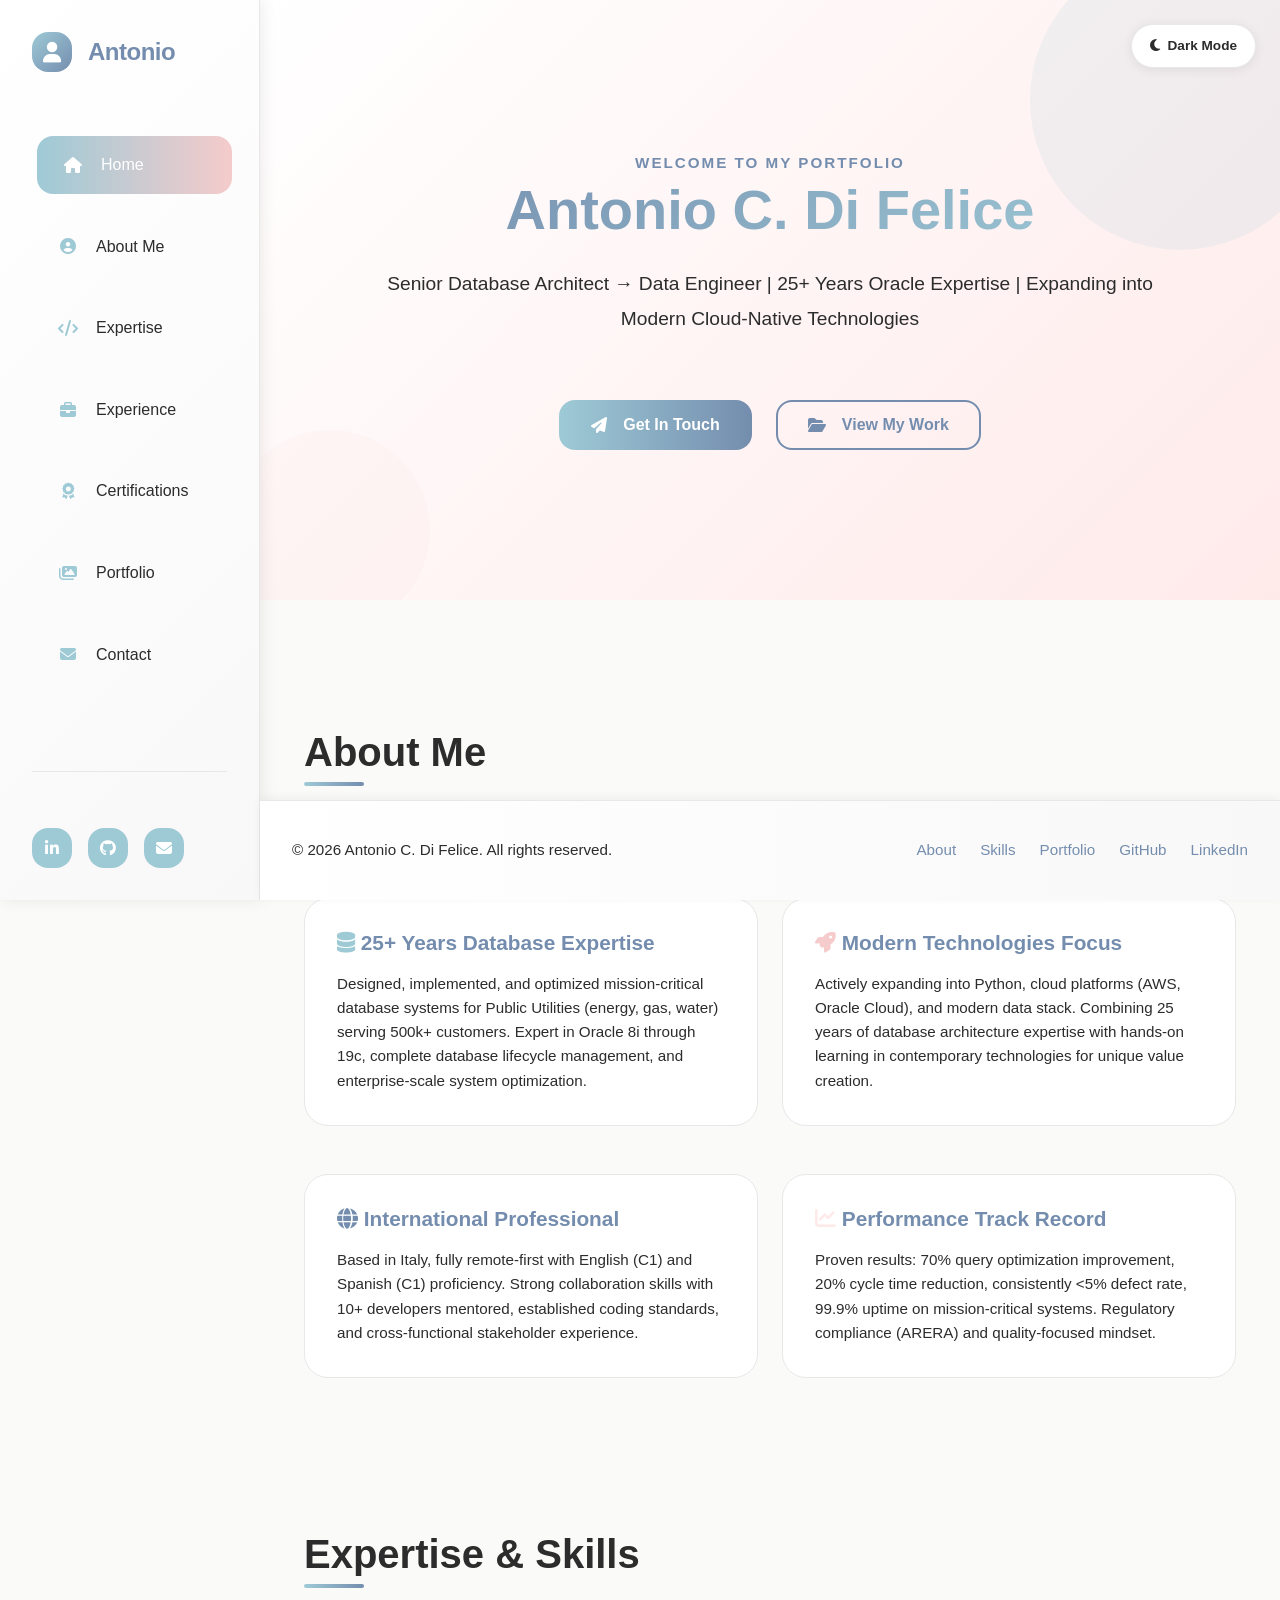
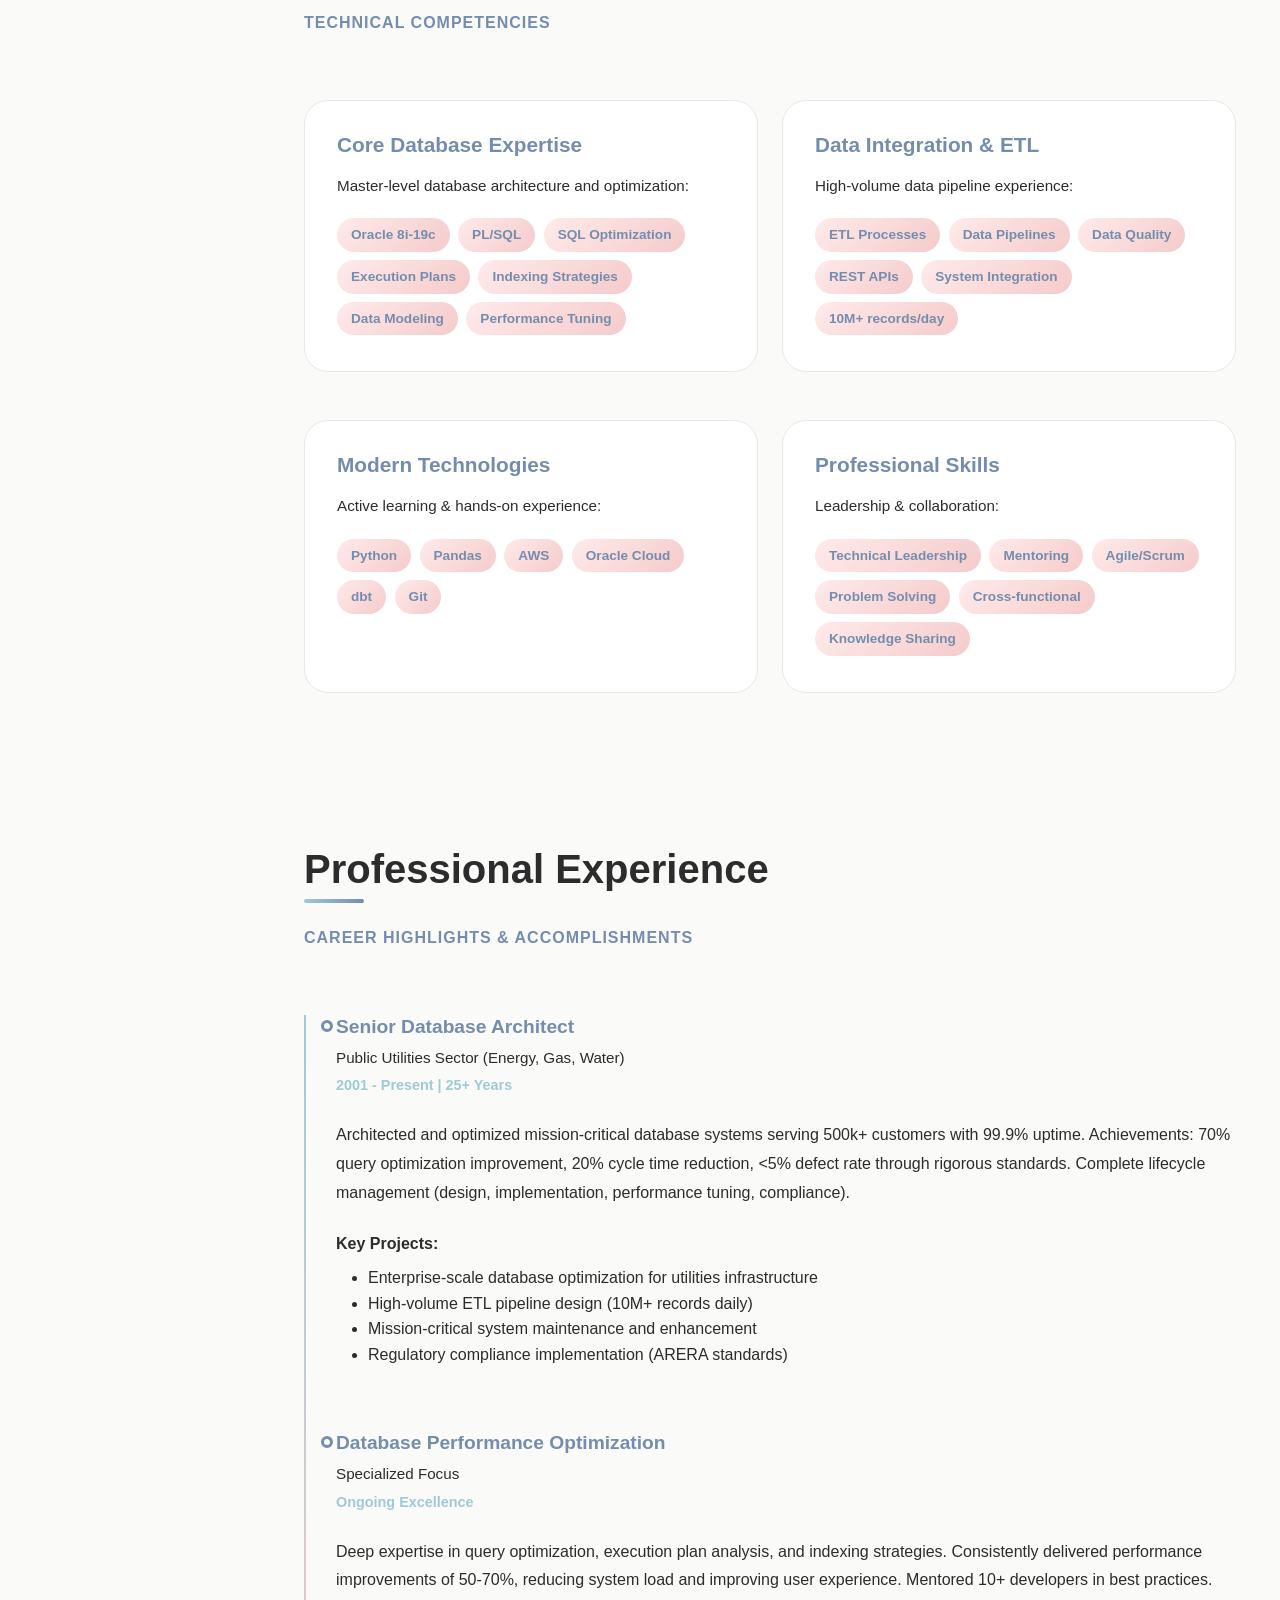
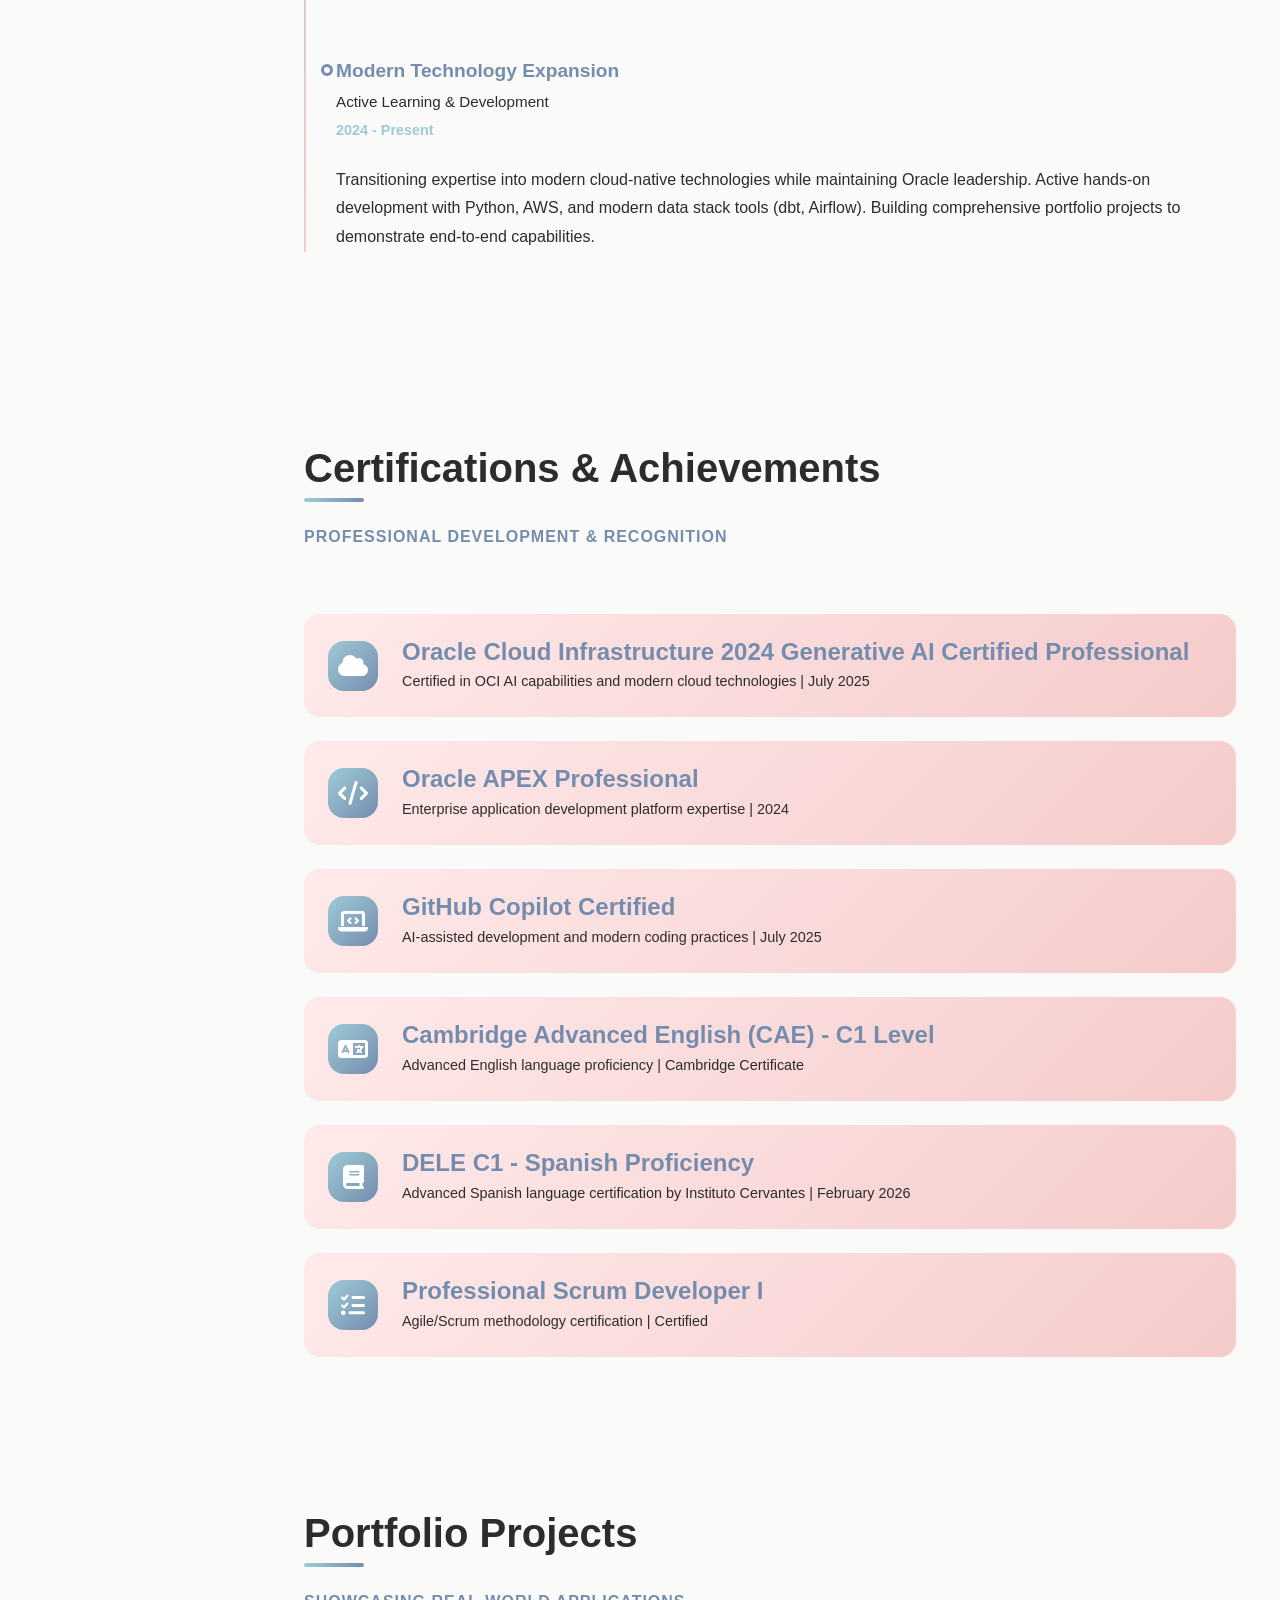
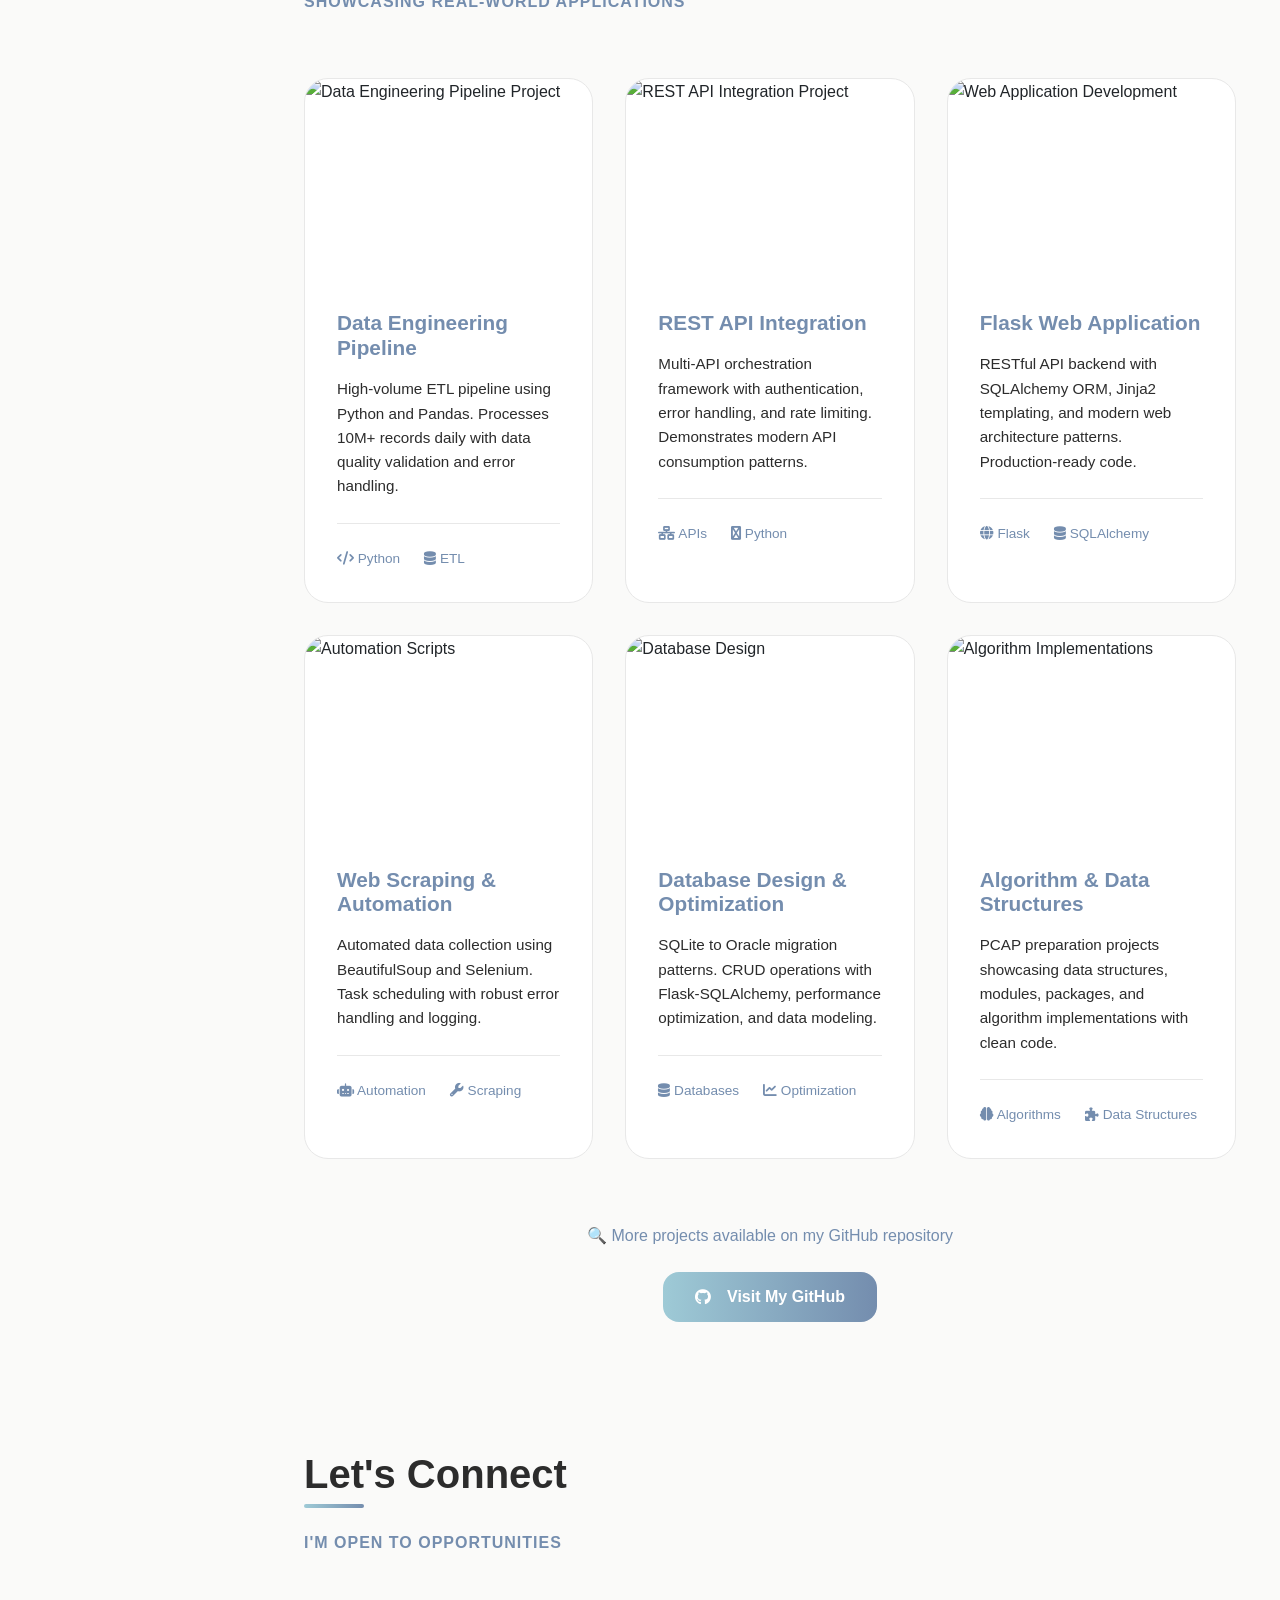
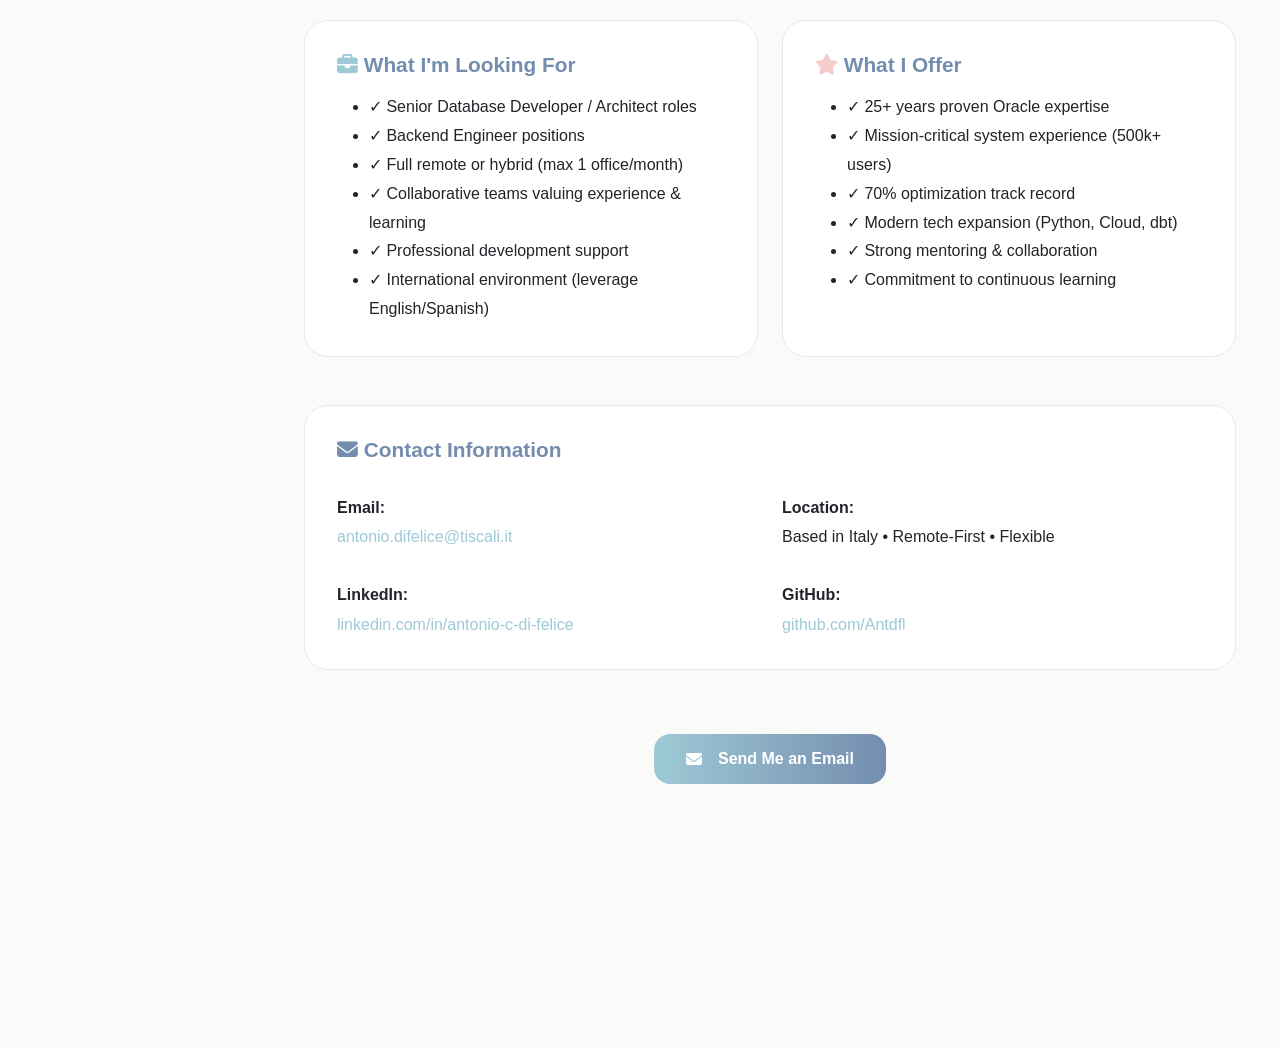
==== commit 6ea32519: "feat: update README.md with portfolio link and add analysis for Image Watermarking app; create retro" ====
--- a/MyPortfolioWebsite/index.html
+++ b/MyPortfolioWebsite/index.html
@@ -887,7 +887,7 @@
             display: flex;
             align-items: center;
             justify-content: space-between;
-            z-index: 100;
+            z-index: 1001;
             box-shadow: 0 -2px 10px rgba(0, 0, 0, 0.05);
             gap: var(--spacing-lg);
             min-height: 100px;
@@ -1100,7 +1100,7 @@
                     Senior Database Architect → Data Engineer | 25+ Years Oracle Expertise | Expanding into Modern Cloud-Native Technologies
                 </p>
                 <div class="hero-cta">
-                    <a href="#contact" class="btn-primary">
+                    <a href="#contact-info" class="btn-primary">
                         <i class="fas fa-paper-plane"></i>
                         Get In Touch
                     </a>
@@ -1536,7 +1536,7 @@
                     </div>
                 </div>
 
-                <div class="card mt-4 fade-in">
+                <div class="card mt-4 fade-in" id="contact-info">
                     <div class="card-body">
                         <h4 class="card-title" style="margin-bottom: var(--spacing-lg);">
                             <i class="fas fa-envelope" style="color: #748DAE;"></i> Contact Information
@@ -1766,9 +1766,11 @@
         document.querySelectorAll('a[href^="#"]').forEach(anchor => {
             anchor.addEventListener('click', function (e) {
                 e.preventDefault();
-                const target = document.querySelector(this.getAttribute('href'));
+                const href = this.getAttribute('href');
+                if (href === '#') return;
+                const target = document.querySelector(href);
                 if (target) {
-                    target.scrollIntoView({ behavior: 'smooth', block: 'start' });
+                    window.scrollTo({ top: Math.max(0, target.offsetTop - 80), behavior: 'smooth' });
                 }
             });
         });
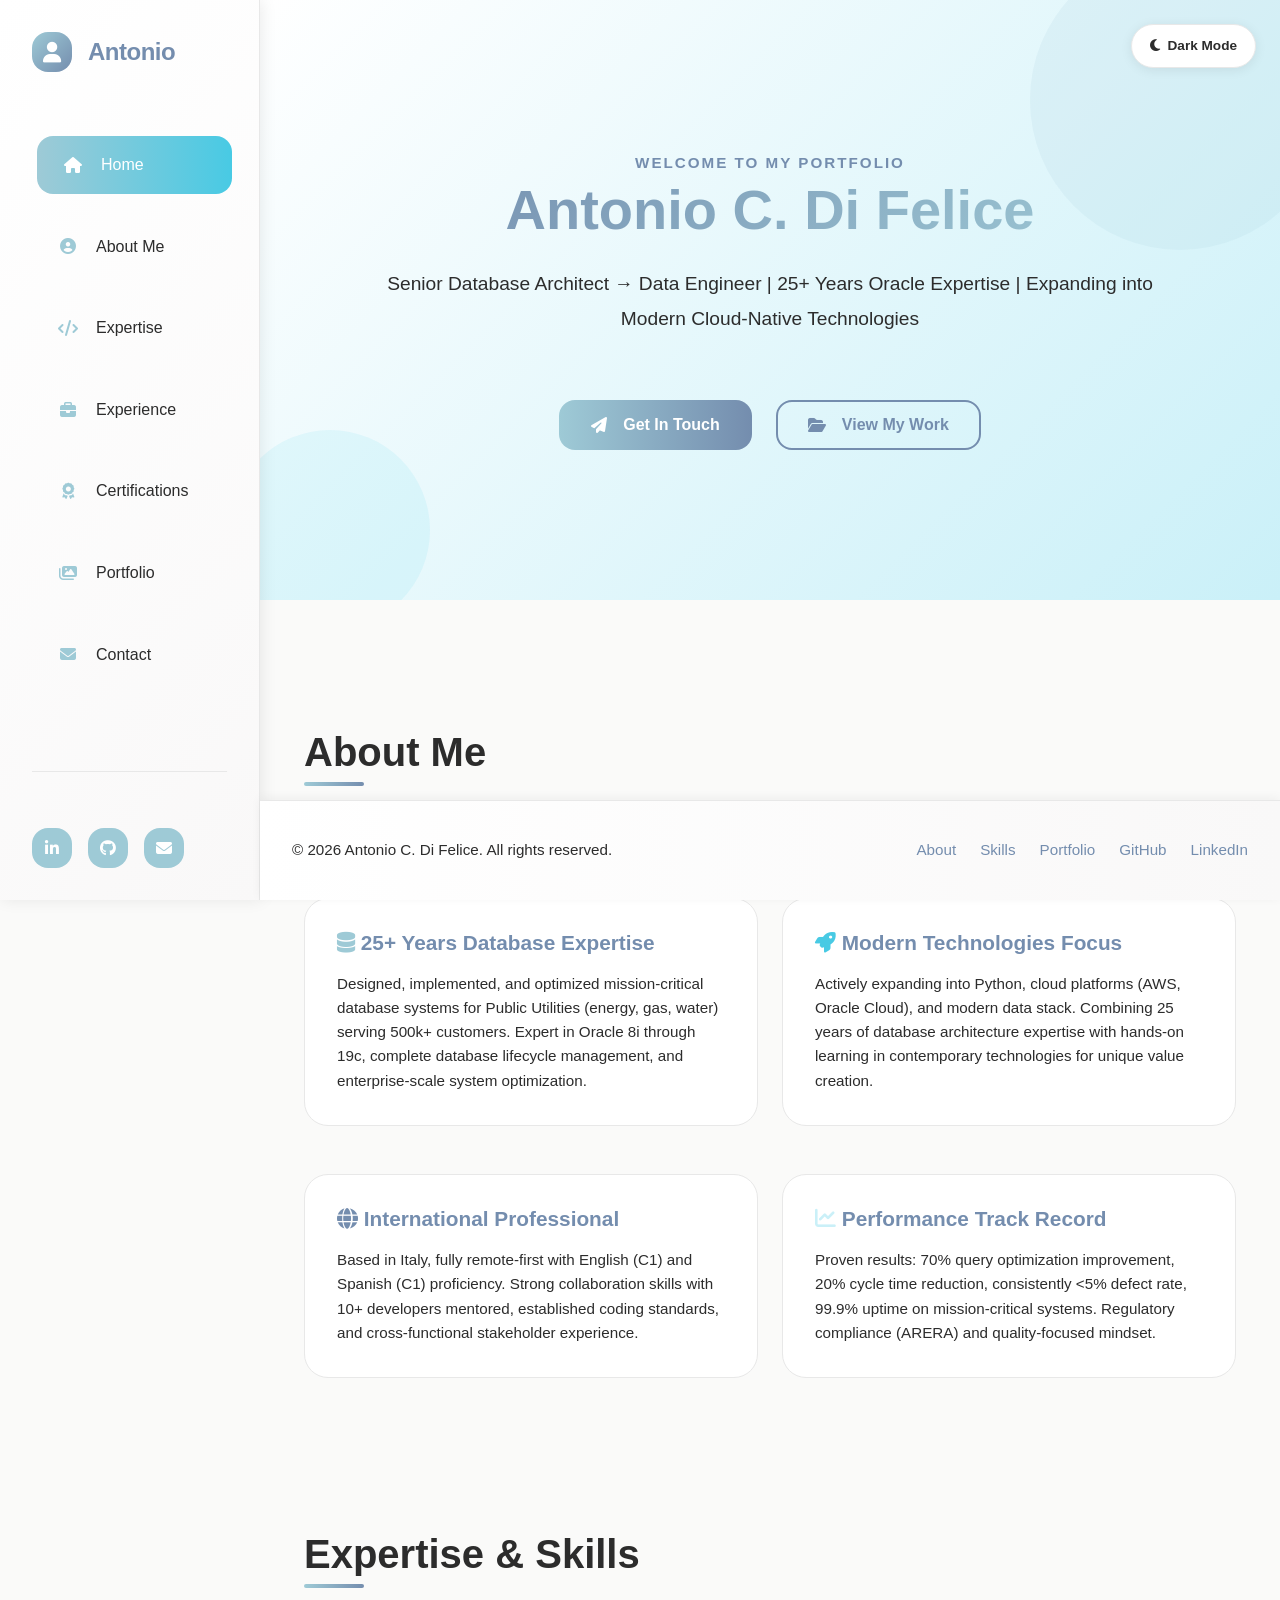
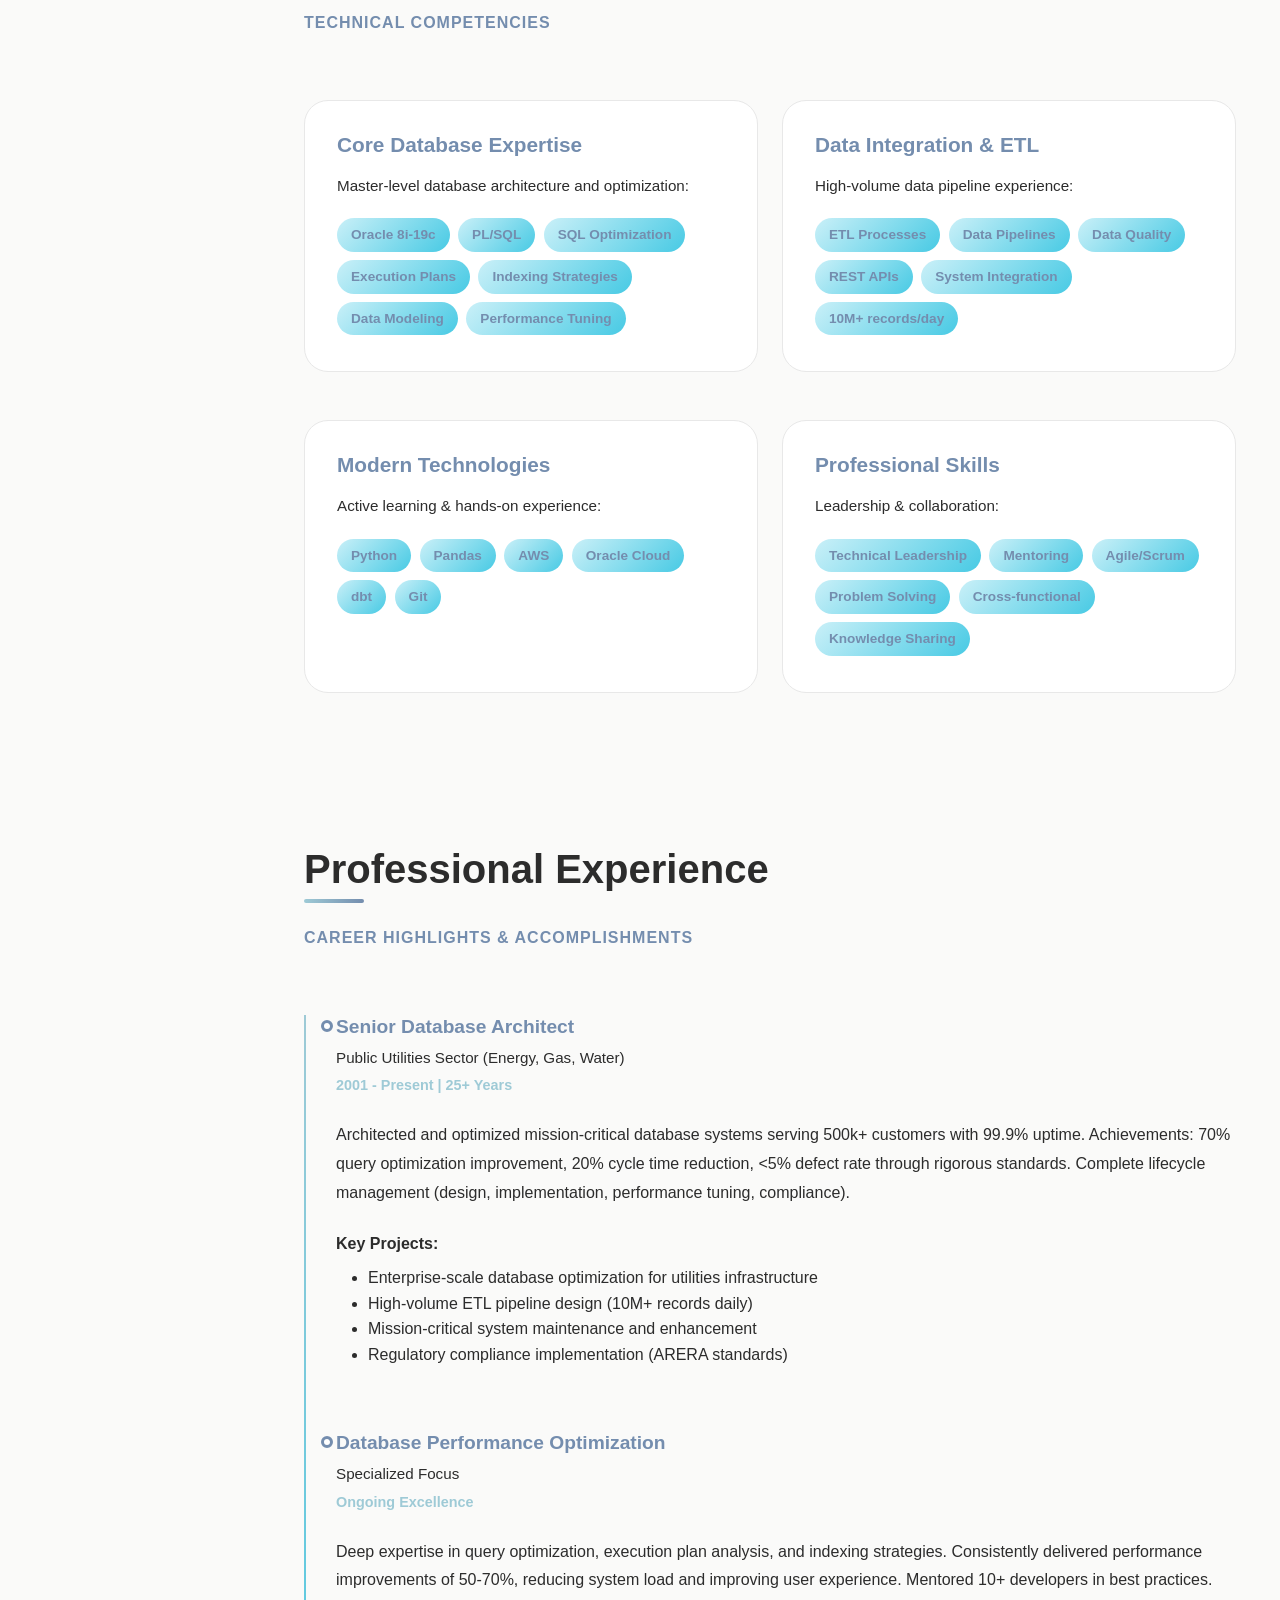
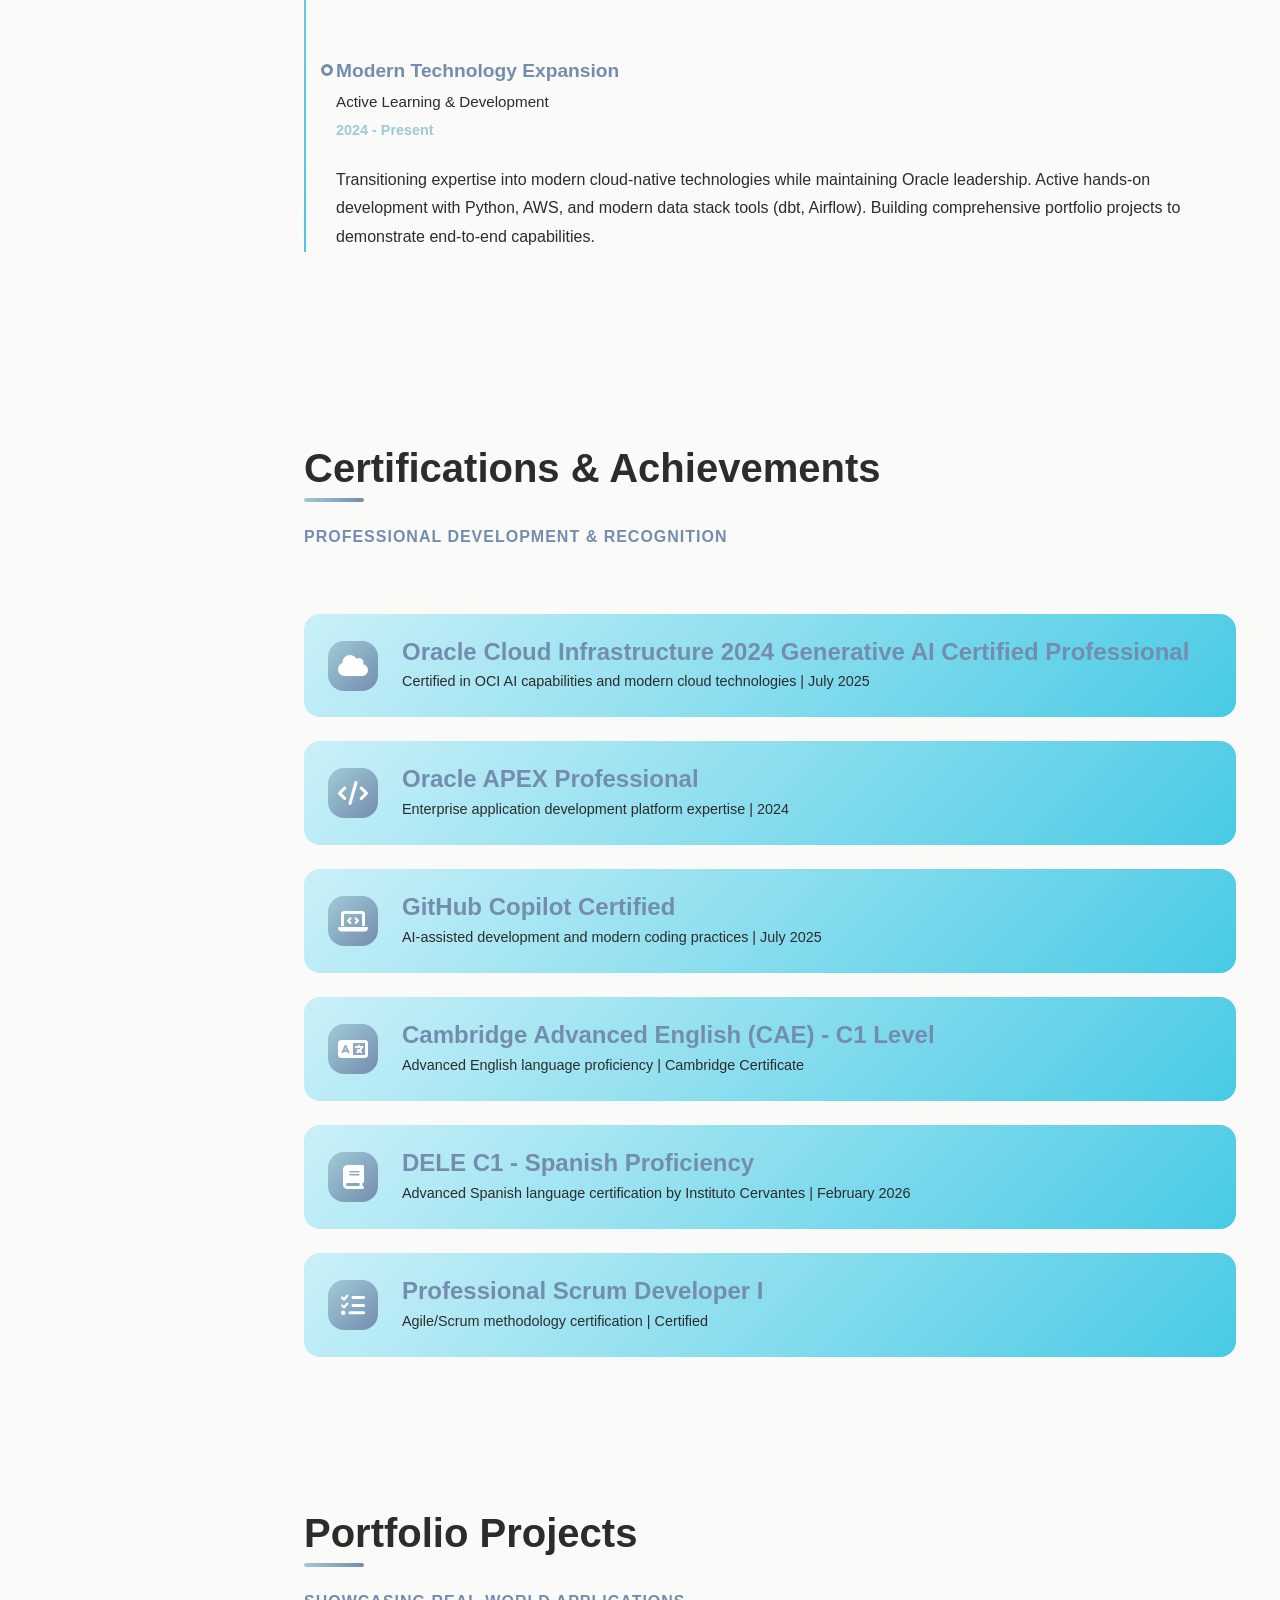
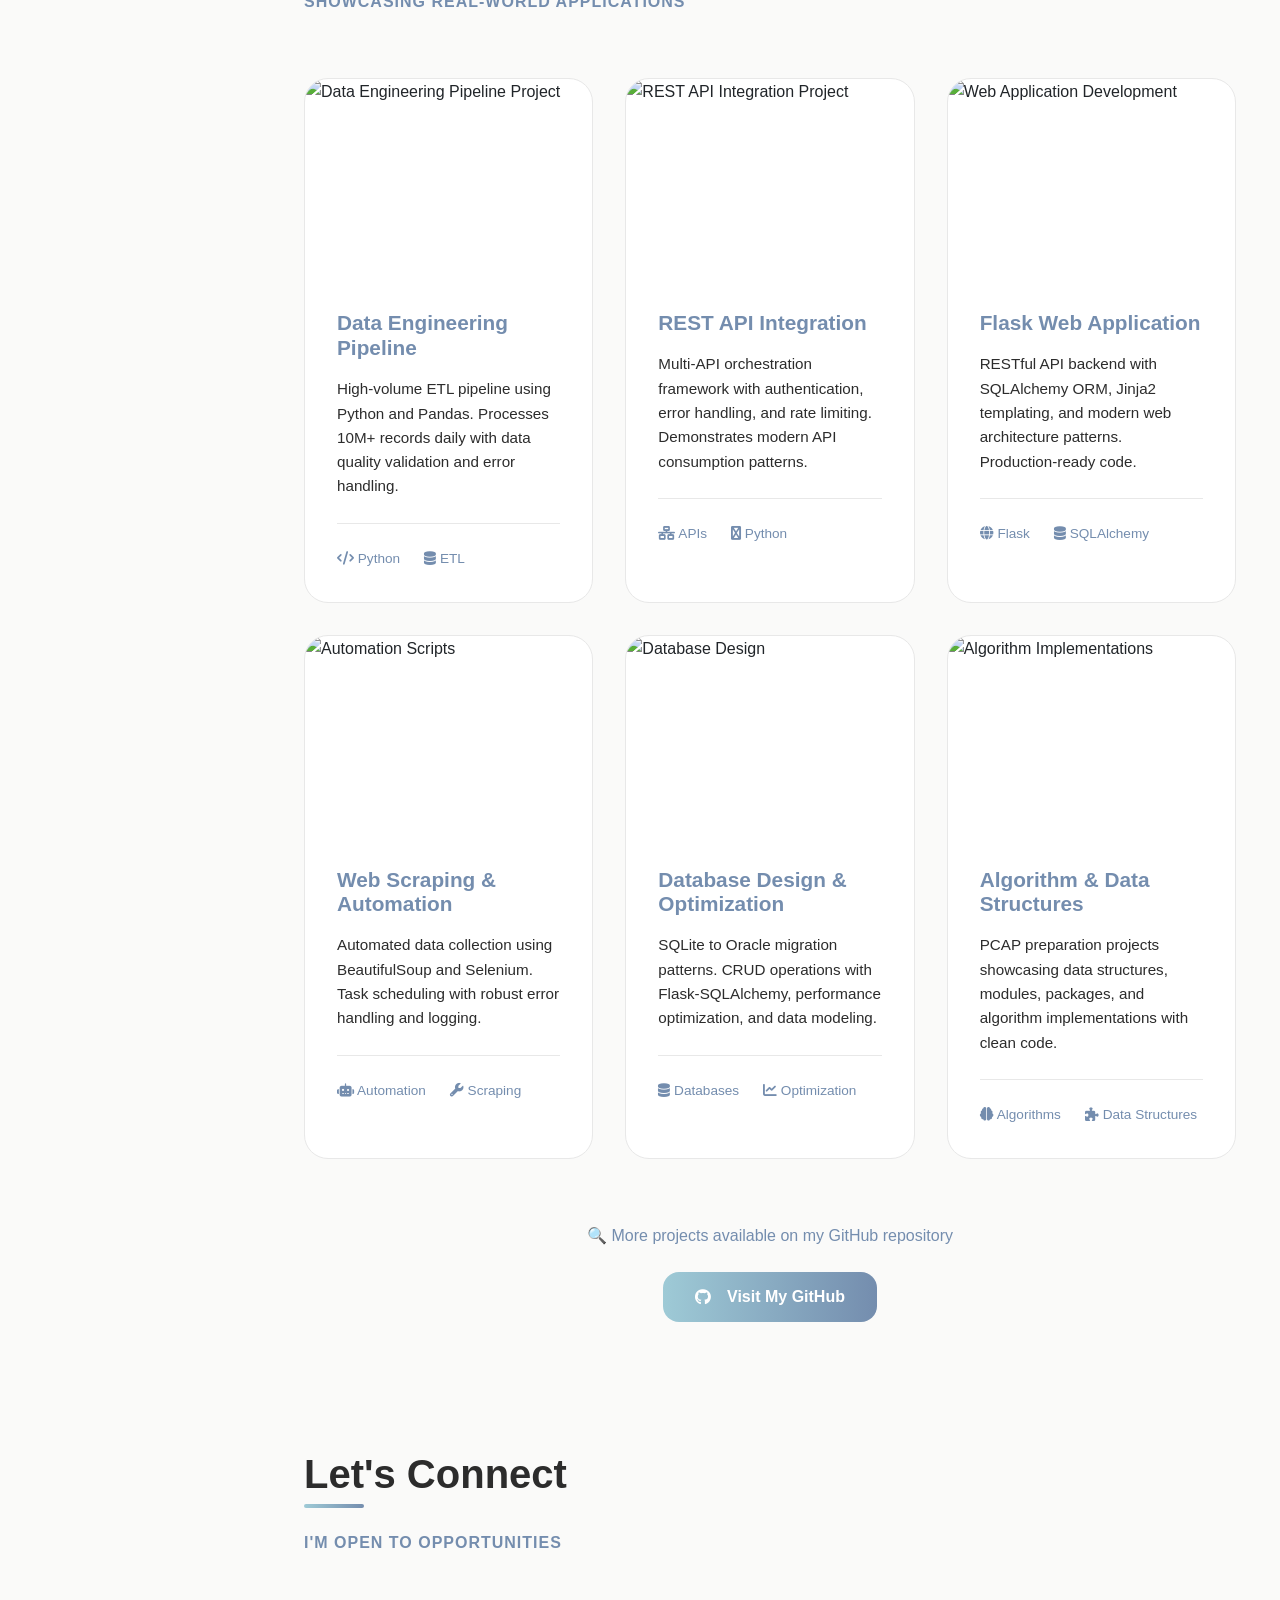
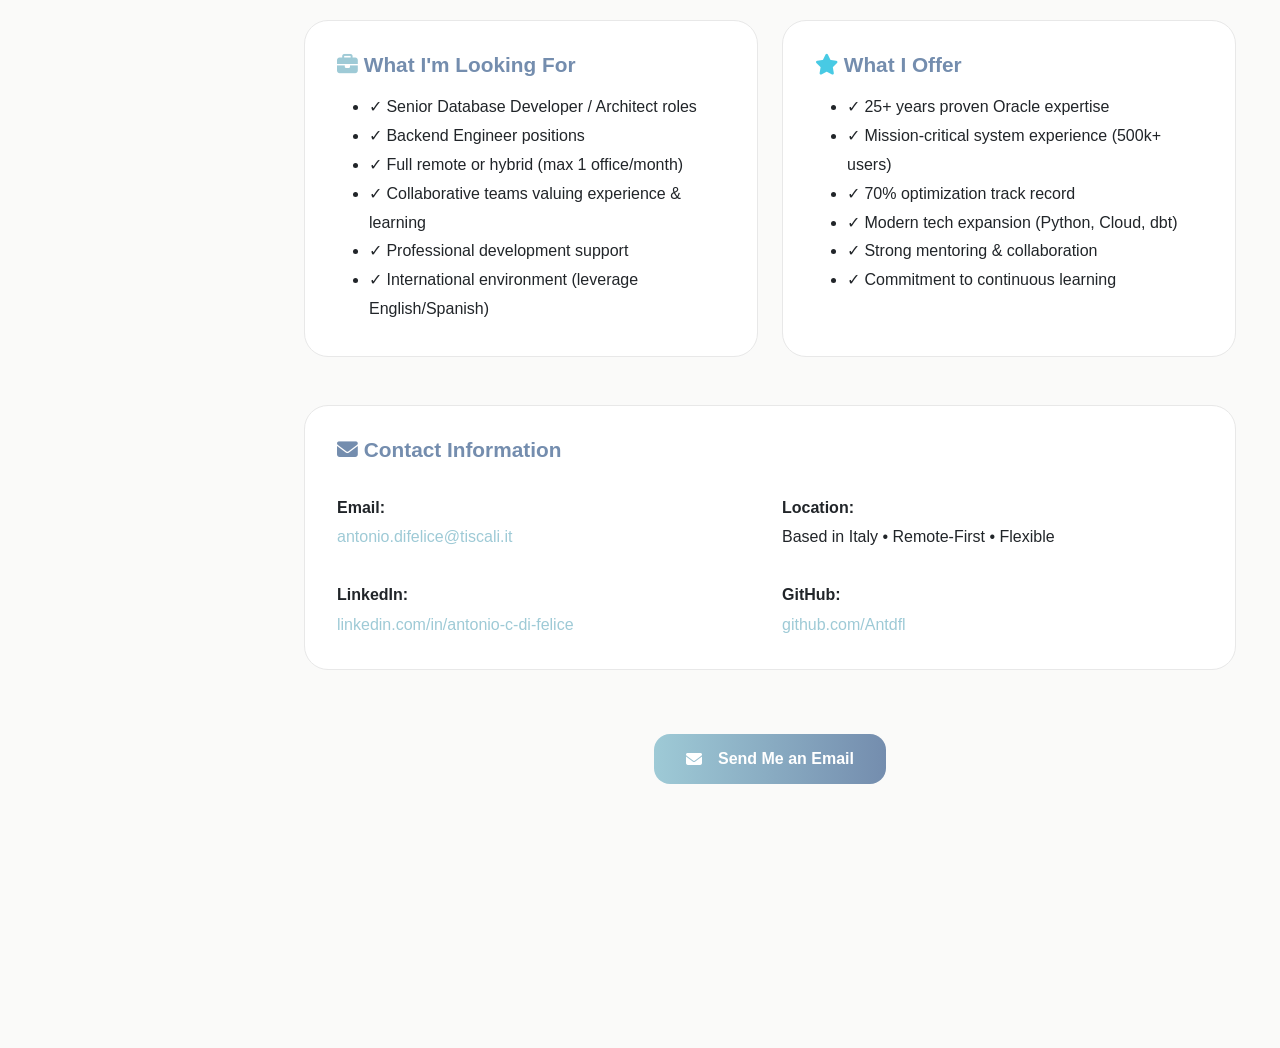
==== commit f48e6850: "style: update color scheme for improved visual consistency in portfolio website" ====
--- a/MyPortfolioWebsite/index.html
+++ b/MyPortfolioWebsite/index.html
@@ -39,8 +39,8 @@
             /* Primary Pastel Colors */
             --soft-blue: #9ECAD6;
             --muted-indigo: #748DAE;
-            --blush-pink: #F5CBCB;
-            --light-rose: #FFEAEA;
+            --blush-pink: #48CAE4;
+            --light-rose: #CAF0F8;
 
             /* Light Mode Neutral */
             --light-bg: #FAFAF9;
@@ -1136,7 +1136,7 @@
                         <div class="card">
                             <div class="card-body">
                                 <h3 class="card-title">
-                                    <i class="fas fa-rocket" style="color: #F5CBCB;"></i> Modern Technologies Focus
+                                    <i class="fas fa-rocket" style="color: #48CAE4;"></i> Modern Technologies Focus
                                 </h3>
                                 <p class="card-text">
                                     Actively expanding into Python, cloud platforms (AWS, Oracle Cloud), and modern data stack. Combining 25 years of database architecture expertise with hands-on learning in contemporary technologies for unique value creation.
@@ -1164,7 +1164,7 @@
                         <div class="card">
                             <div class="card-body">
                                 <h3 class="card-title">
-                                    <i class="fas fa-chart-line" style="color: #FFEAEA;"></i> Performance Track Record
+                                    <i class="fas fa-chart-line" style="color: #CAF0F8;"></i> Performance Track Record
                                 </h3>
                                 <p class="card-text">
                                     Proven results: 70% query optimization improvement, 20% cycle time reduction, consistently <5% defect rate, 99.9% uptime on mission-critical systems. Regulatory compliance (ARERA) and quality-focused mindset.
@@ -1521,7 +1521,7 @@
                         <div class="card">
                             <div class="card-body">
                                 <h4 class="card-title">
-                                    <i class="fas fa-star" style="color: #F5CBCB;"></i> What I Offer
+                                    <i class="fas fa-star" style="color: #48CAE4;"></i> What I Offer
                                 </h4>
                                 <ul style="line-height: 1.8; margin-bottom: 0;">
                                     <li>✓ 25+ years proven Oracle expertise</li>
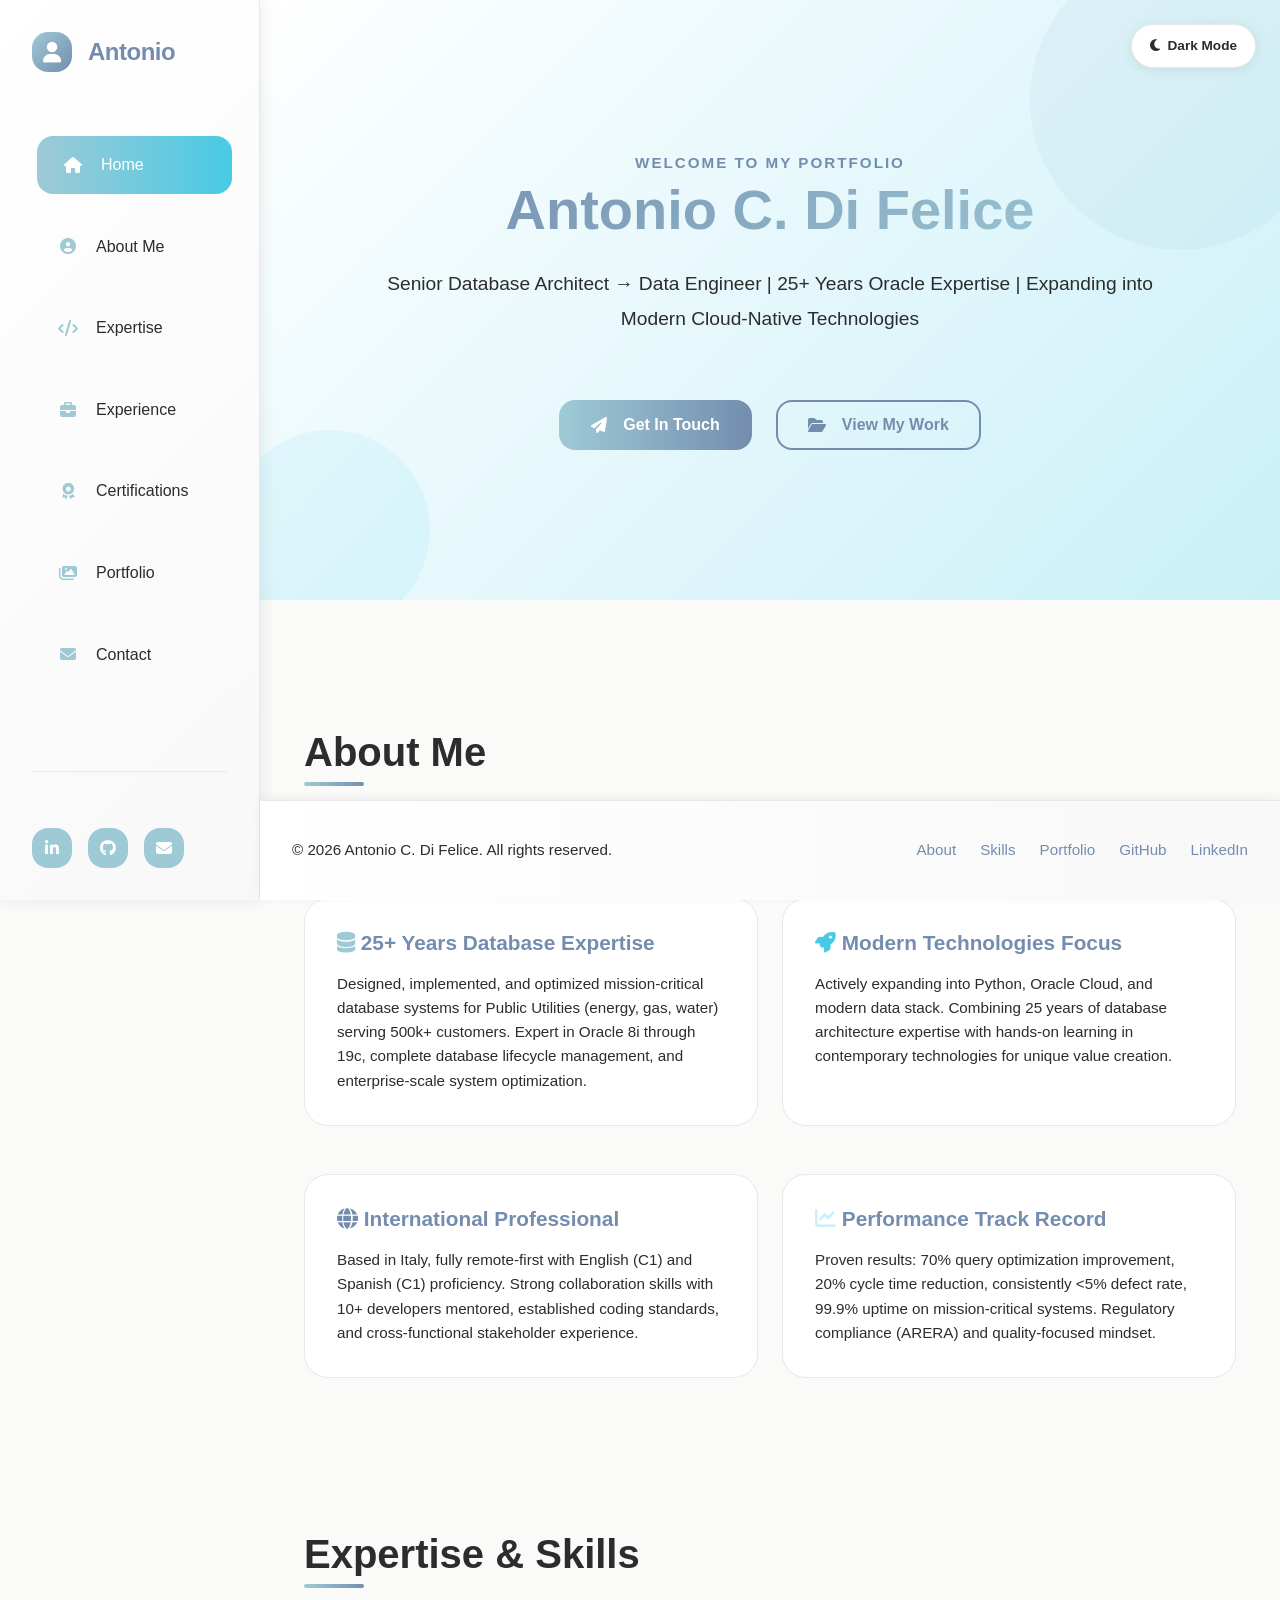
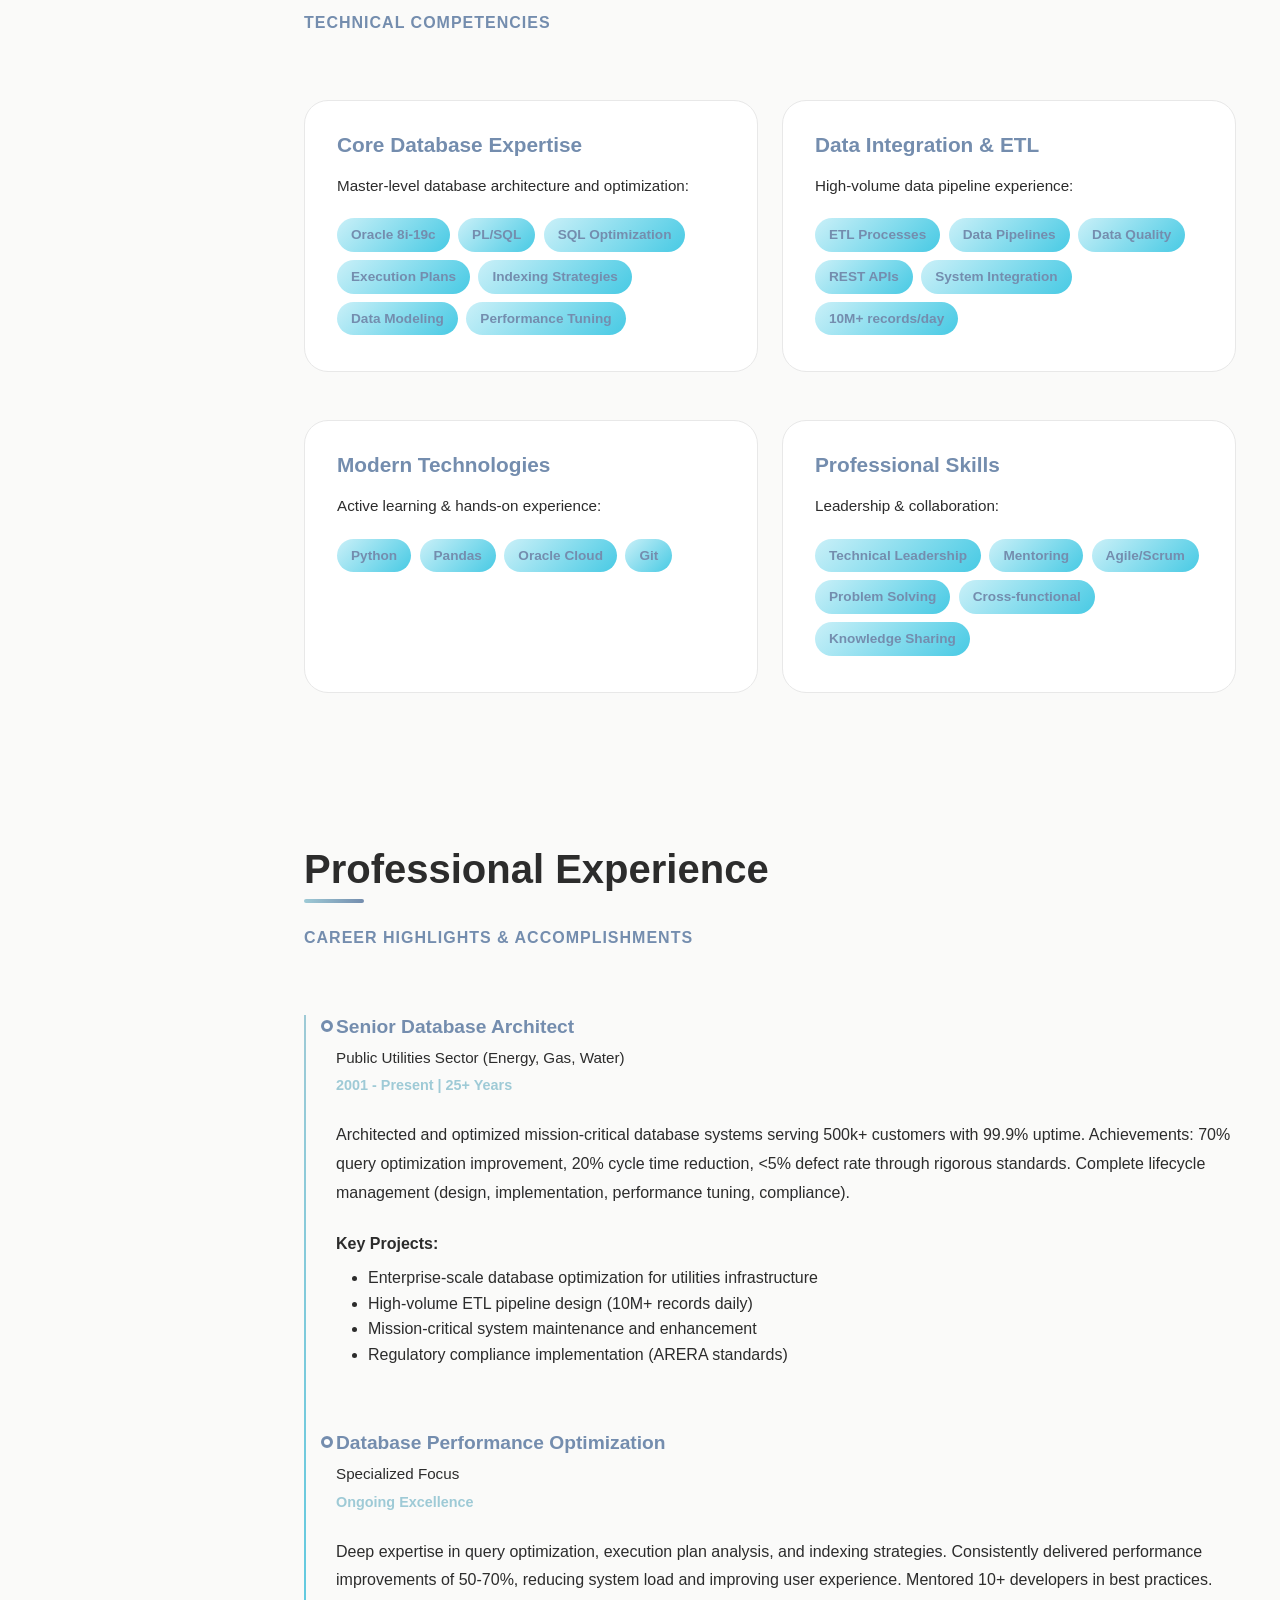
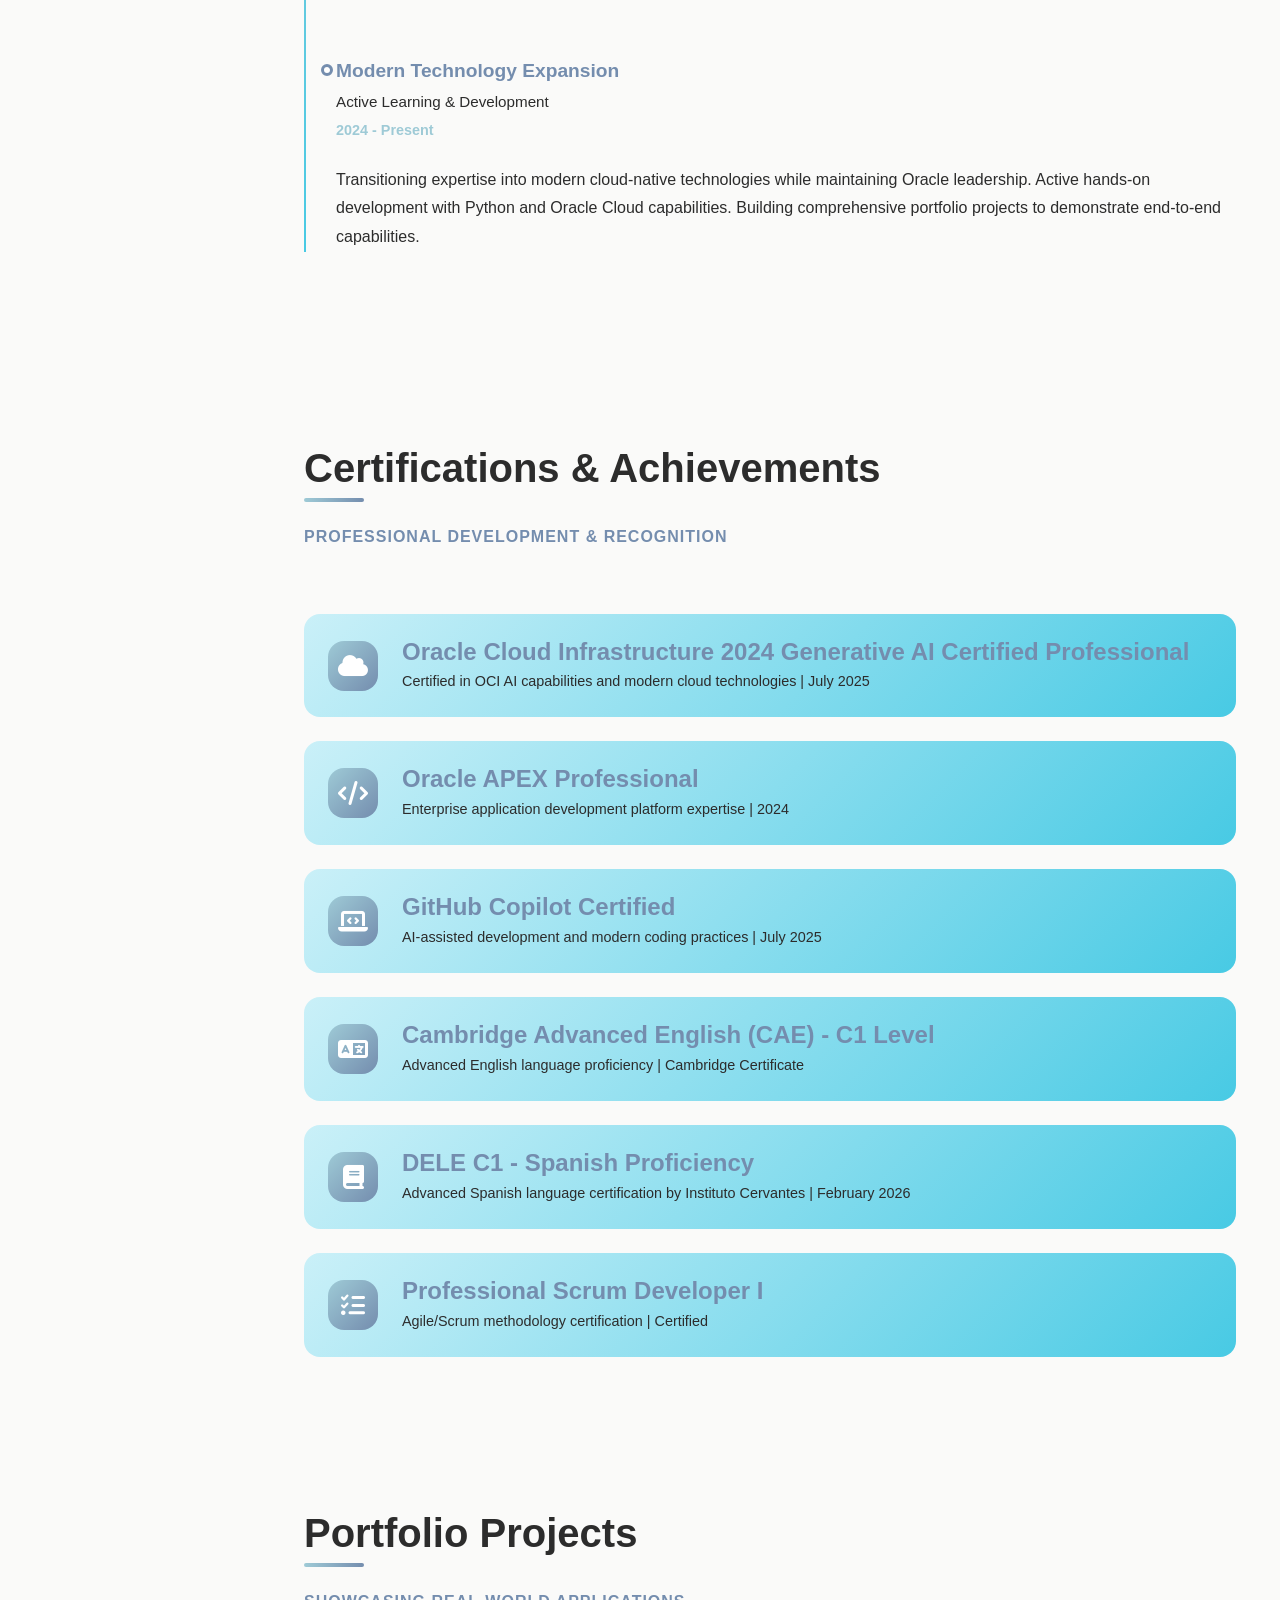
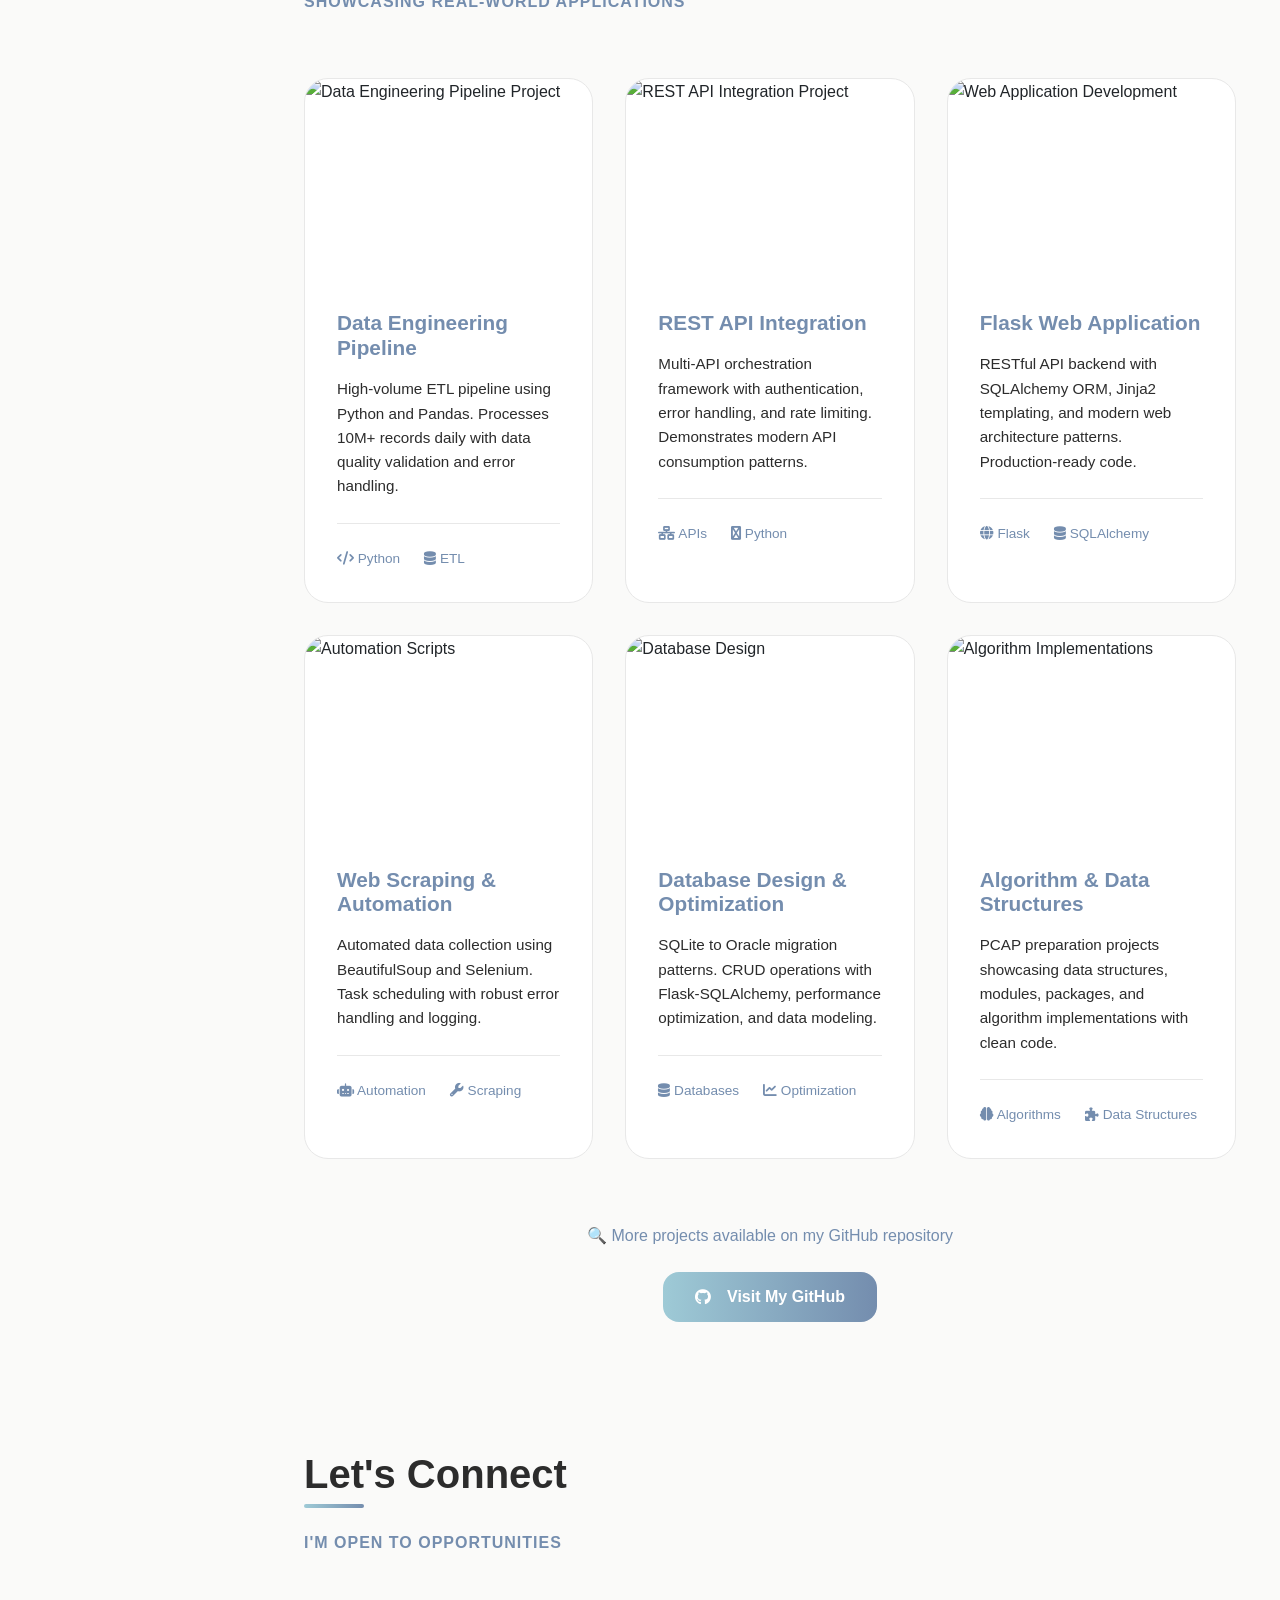
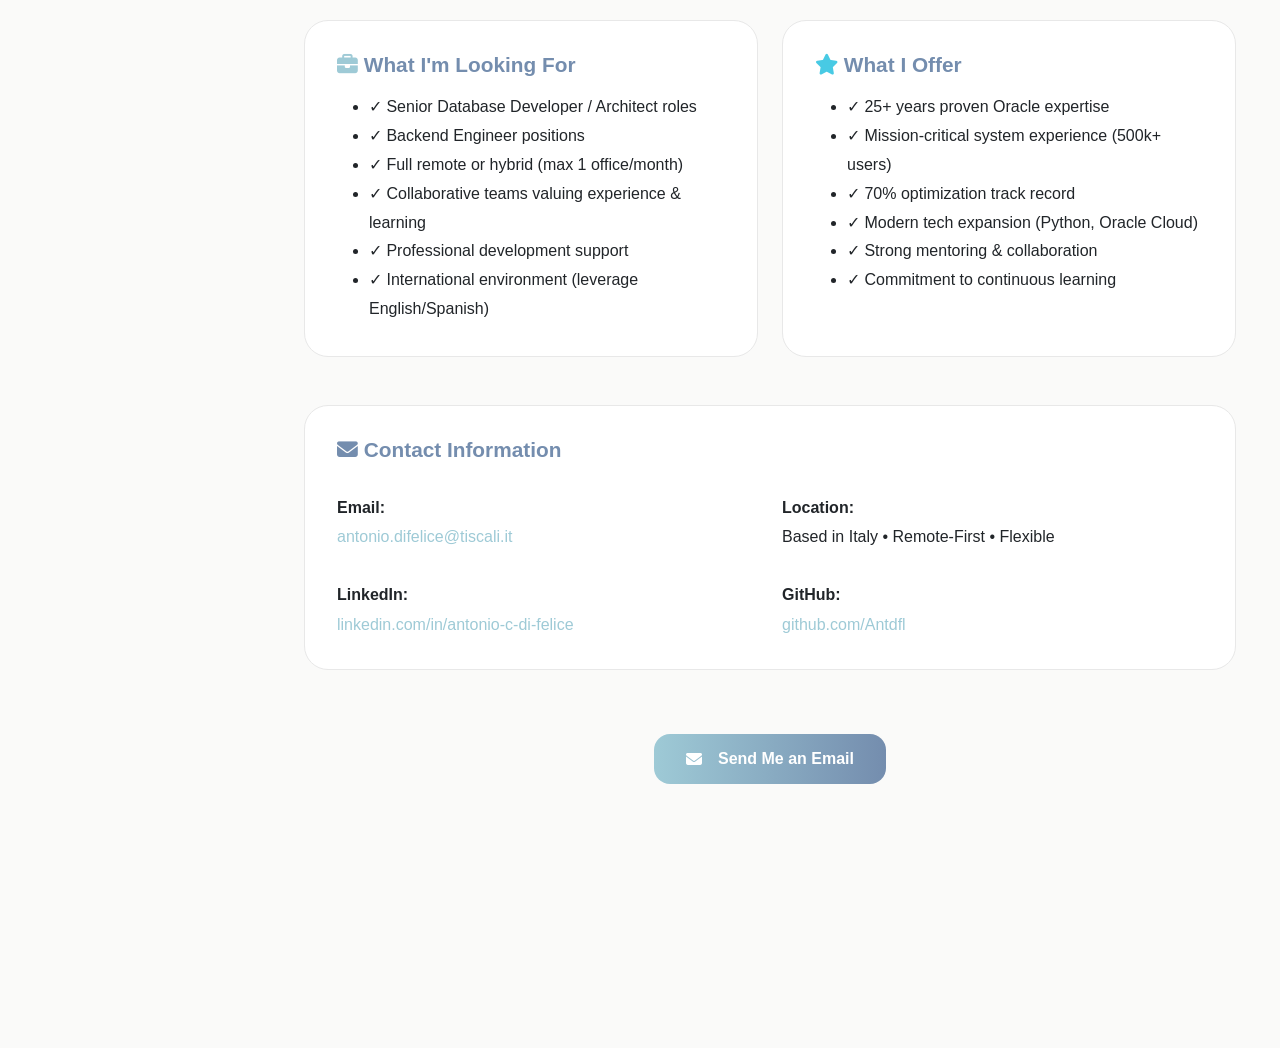
==== commit 6a7ca723: "First analysis and prototype of Watermark file project" ====
--- a/MyPortfolioWebsite/index.html
+++ b/MyPortfolioWebsite/index.html
@@ -1139,7 +1139,7 @@
                                     <i class="fas fa-rocket" style="color: #48CAE4;"></i> Modern Technologies Focus
                                 </h3>
                                 <p class="card-text">
-                                    Actively expanding into Python, cloud platforms (AWS, Oracle Cloud), and modern data stack. Combining 25 years of database architecture expertise with hands-on learning in contemporary technologies for unique value creation.
+                                    Actively expanding into Python, Oracle Cloud, and modern data stack. Combining 25 years of database architecture expertise with hands-on learning in contemporary technologies for unique value creation.
                                 </p>
                             </div>
                         </div>
@@ -1228,9 +1228,7 @@
                                 <div>
                                     <span class="skill-tag">Python</span>
                                     <span class="skill-tag">Pandas</span>
-                                    <span class="skill-tag">AWS</span>
                                     <span class="skill-tag">Oracle Cloud</span>
-                                    <span class="skill-tag">dbt</span>
                                     <span class="skill-tag">Git</span>
                                 </div>
                             </div>
@@ -1304,7 +1302,7 @@
                         <p class="timeline-date">2024 - Present</p>
                         <p style="margin-top: var(--spacing-md); line-height: 1.8;">
                             Transitioning expertise into modern cloud-native technologies while maintaining Oracle leadership.
-                            Active hands-on development with Python, AWS, and modern data stack tools (dbt, Airflow).
+                            Active hands-on development with Python and Oracle Cloud capabilities.
                             Building comprehensive portfolio projects to demonstrate end-to-end capabilities.
                         </p>
                     </div>
@@ -1527,7 +1525,7 @@
                                     <li>✓ 25+ years proven Oracle expertise</li>
                                     <li>✓ Mission-critical system experience (500k+ users)</li>
                                     <li>✓ 70% optimization track record</li>
-                                    <li>✓ Modern tech expansion (Python, Cloud, dbt)</li>
+                                    <li>✓ Modern tech expansion (Python, Oracle Cloud)</li>
                                     <li>✓ Strong mentoring & collaboration</li>
                                     <li>✓ Commitment to continuous learning</li>
                                 </ul>
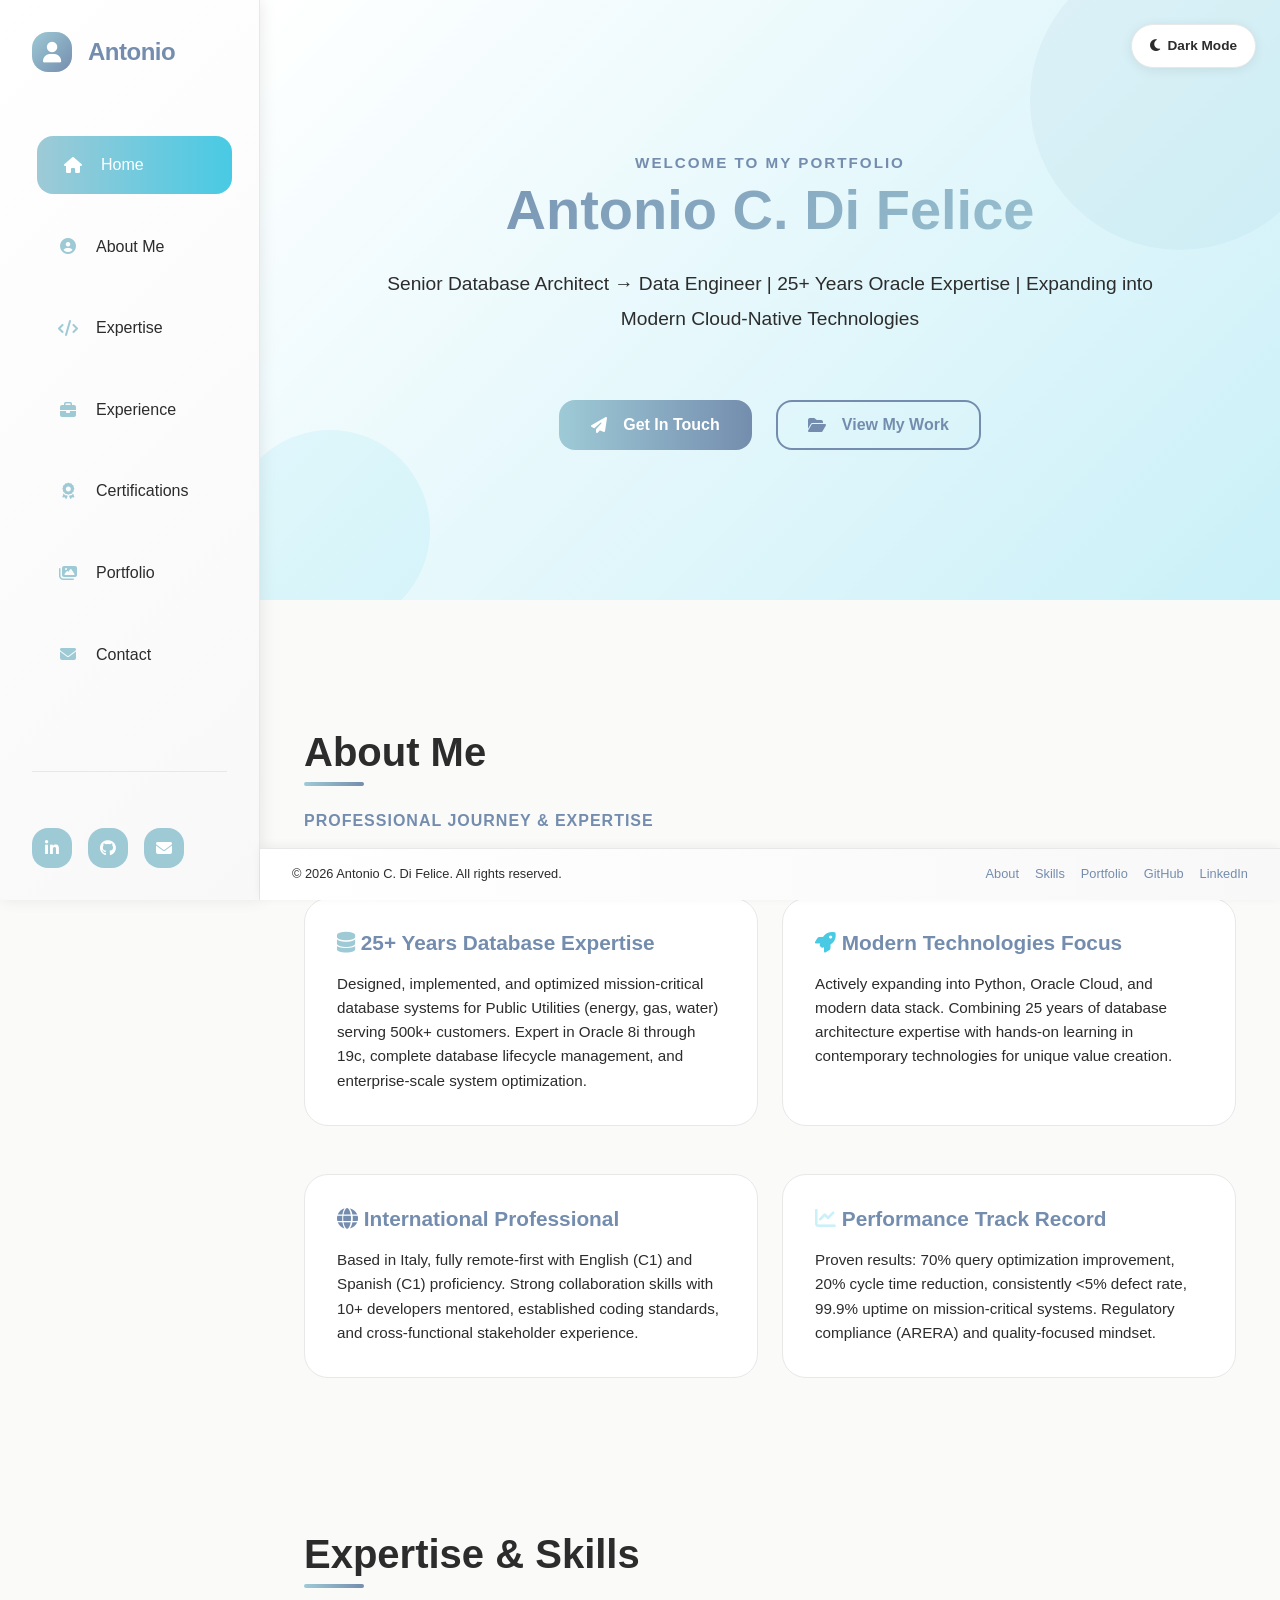
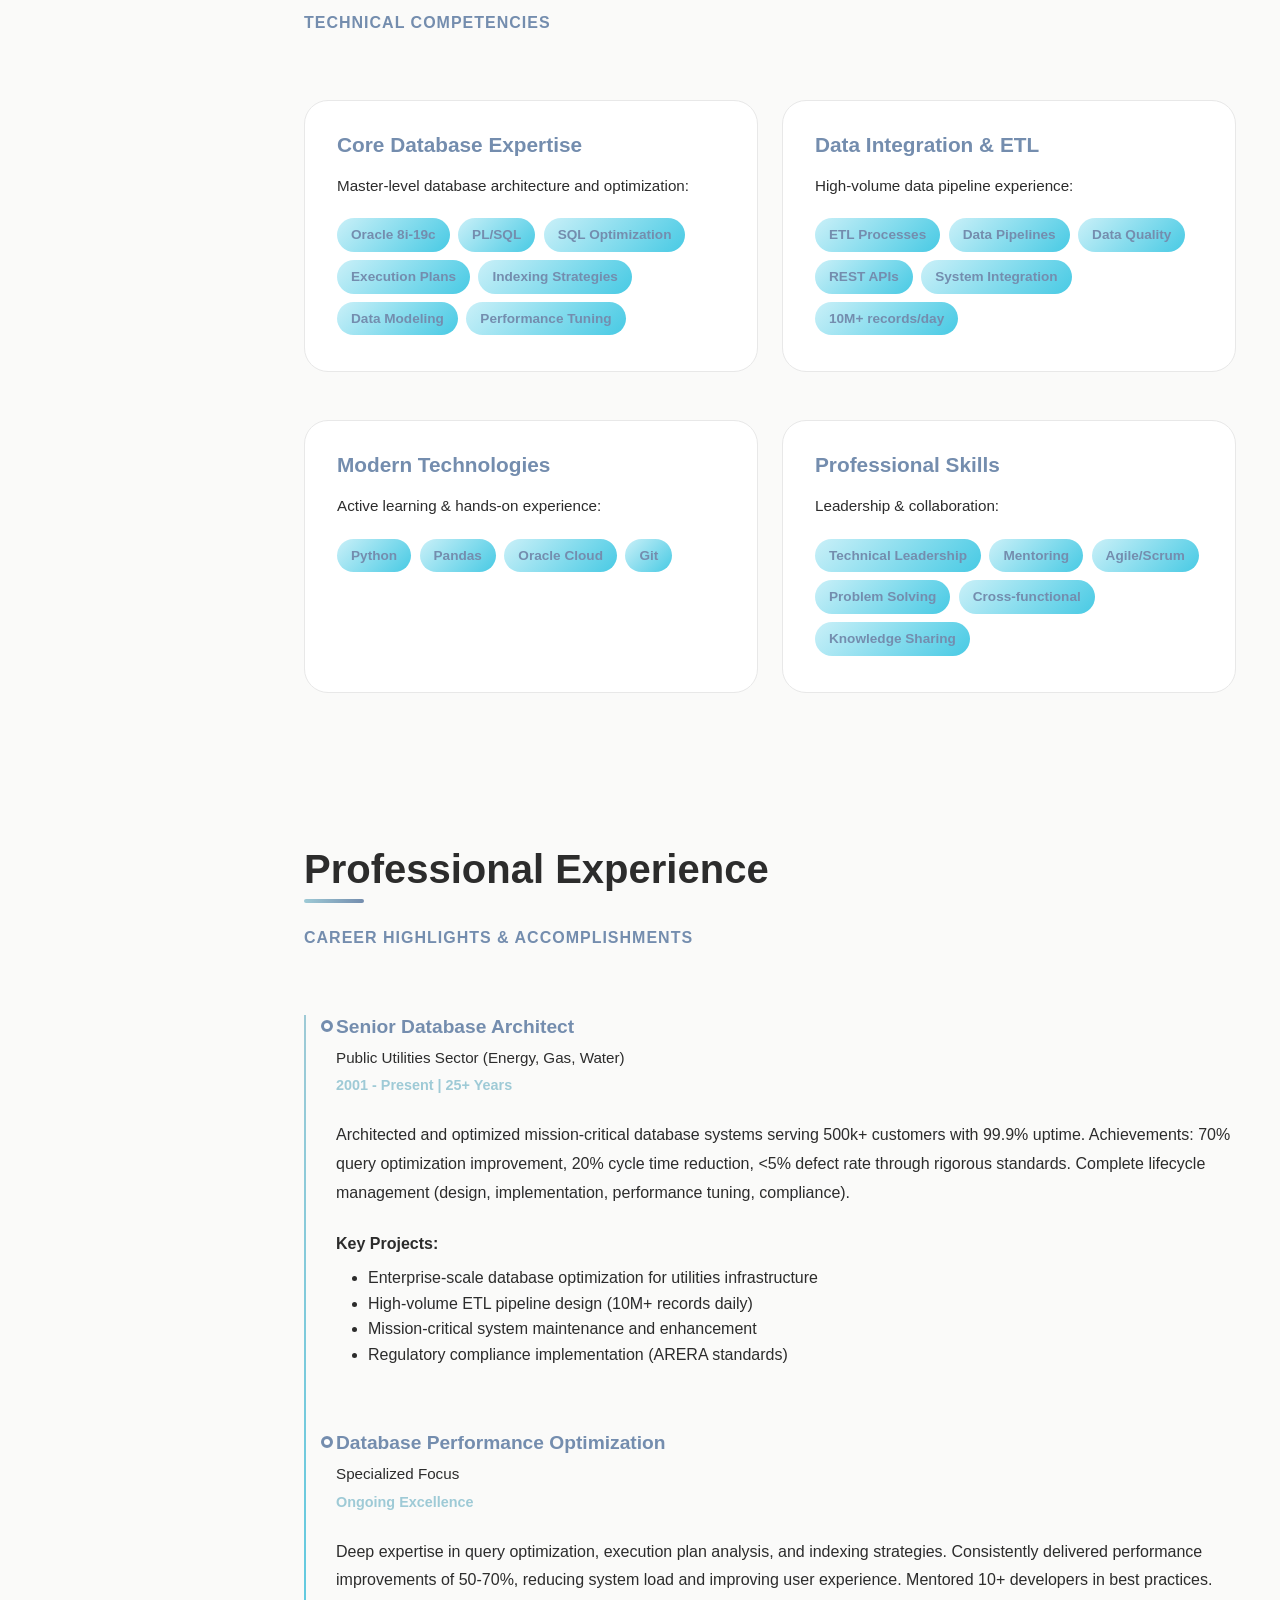
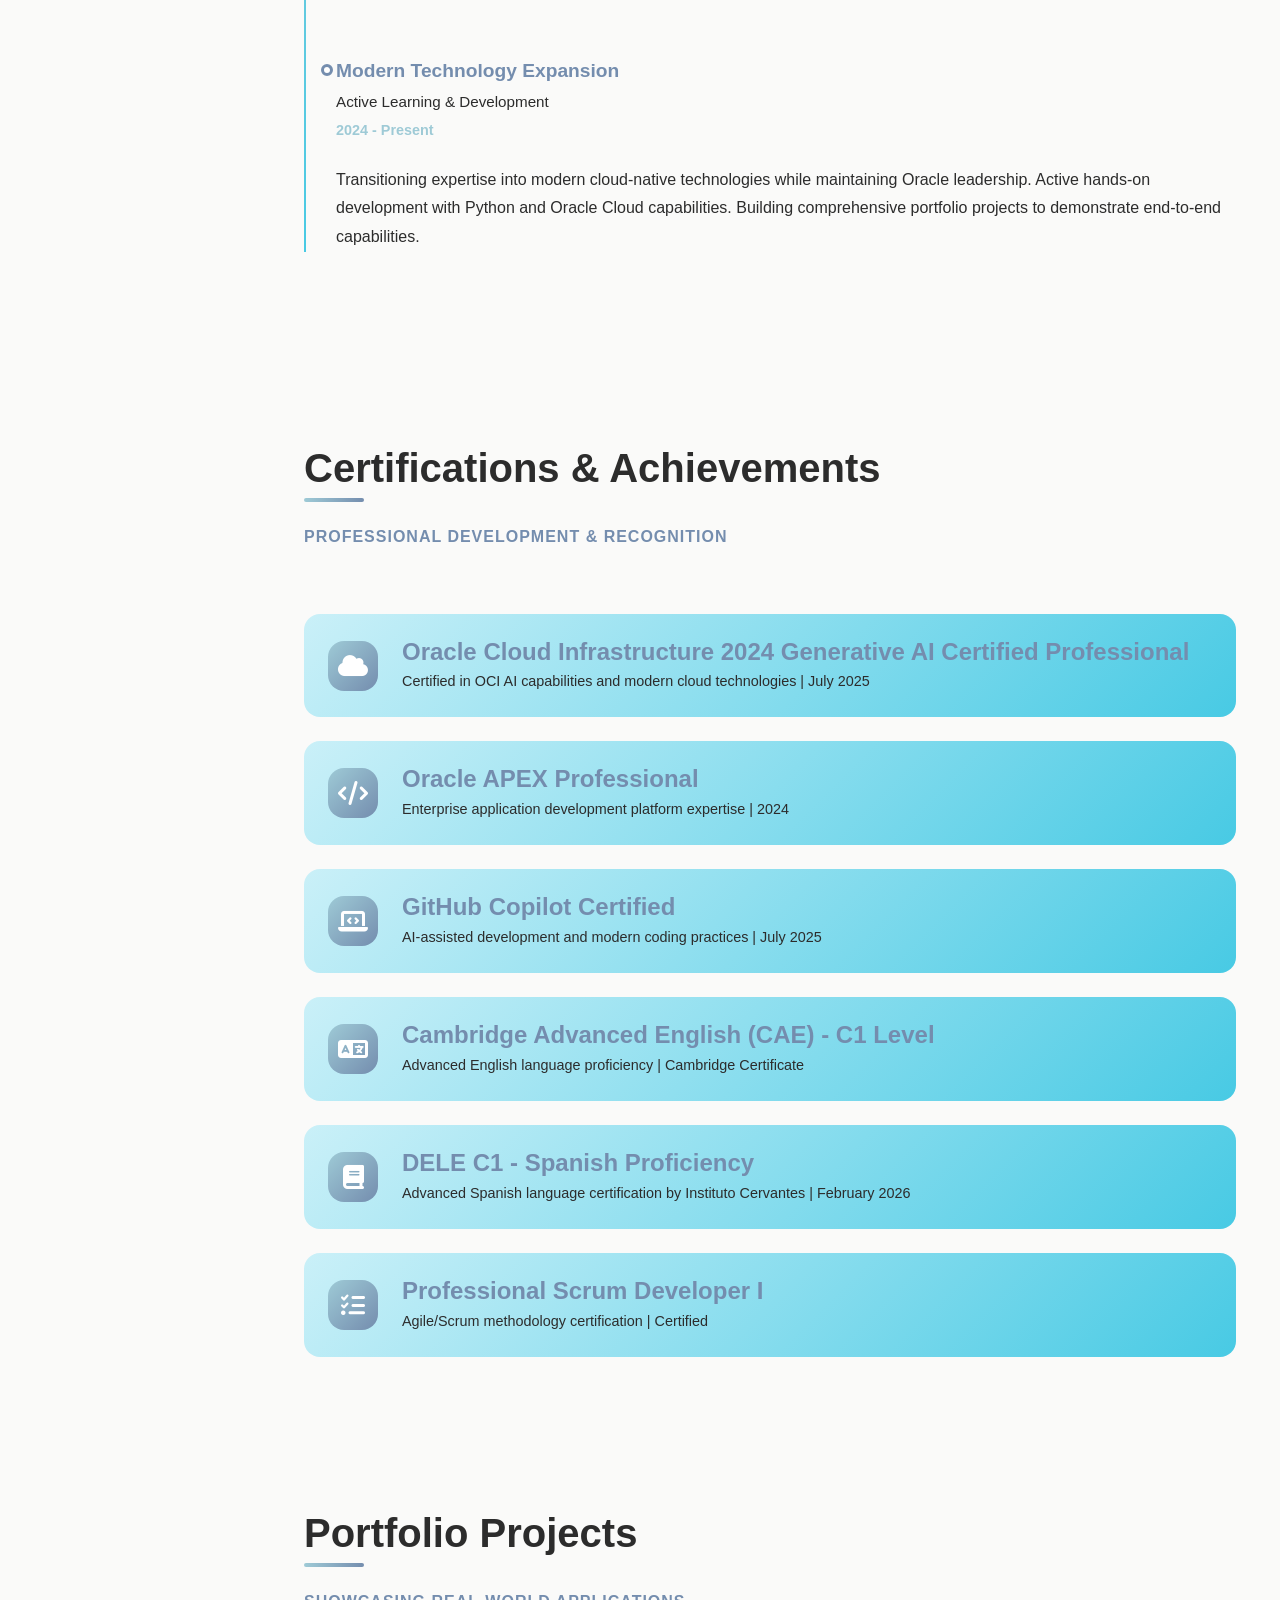
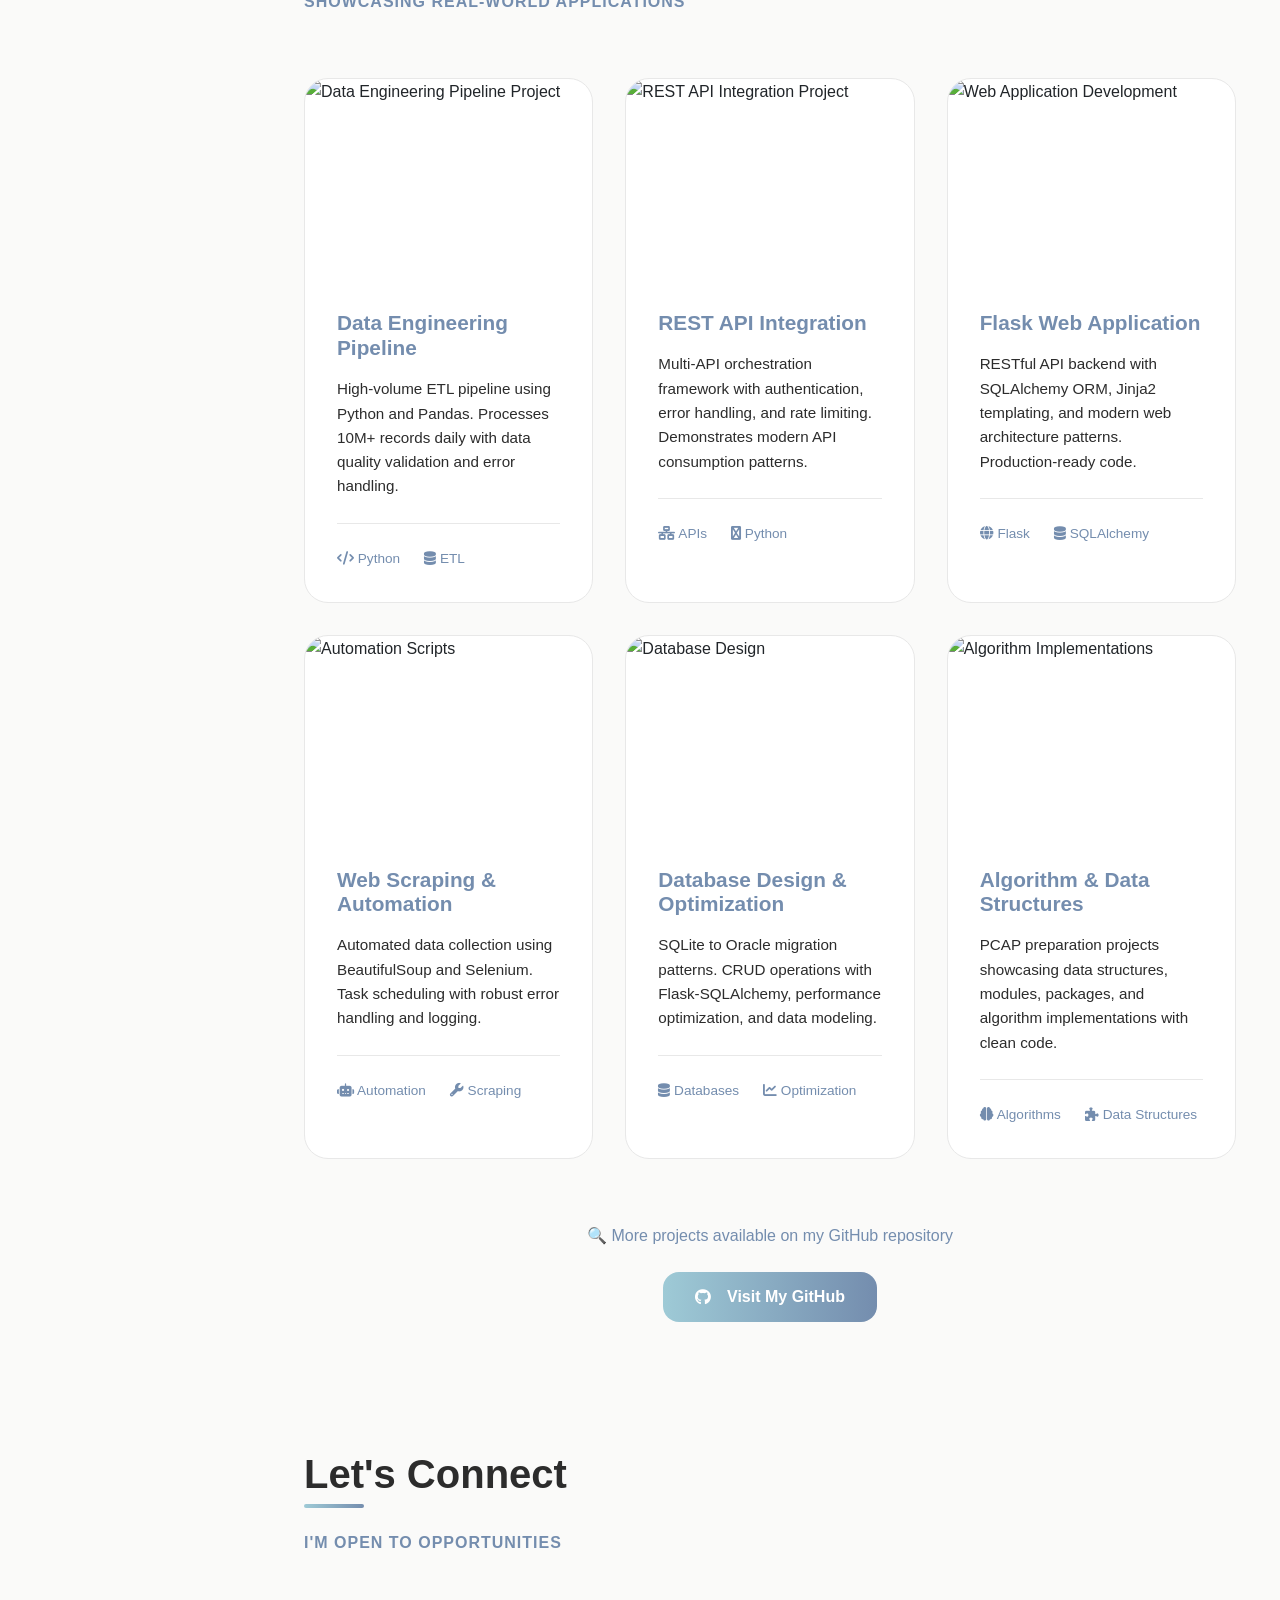
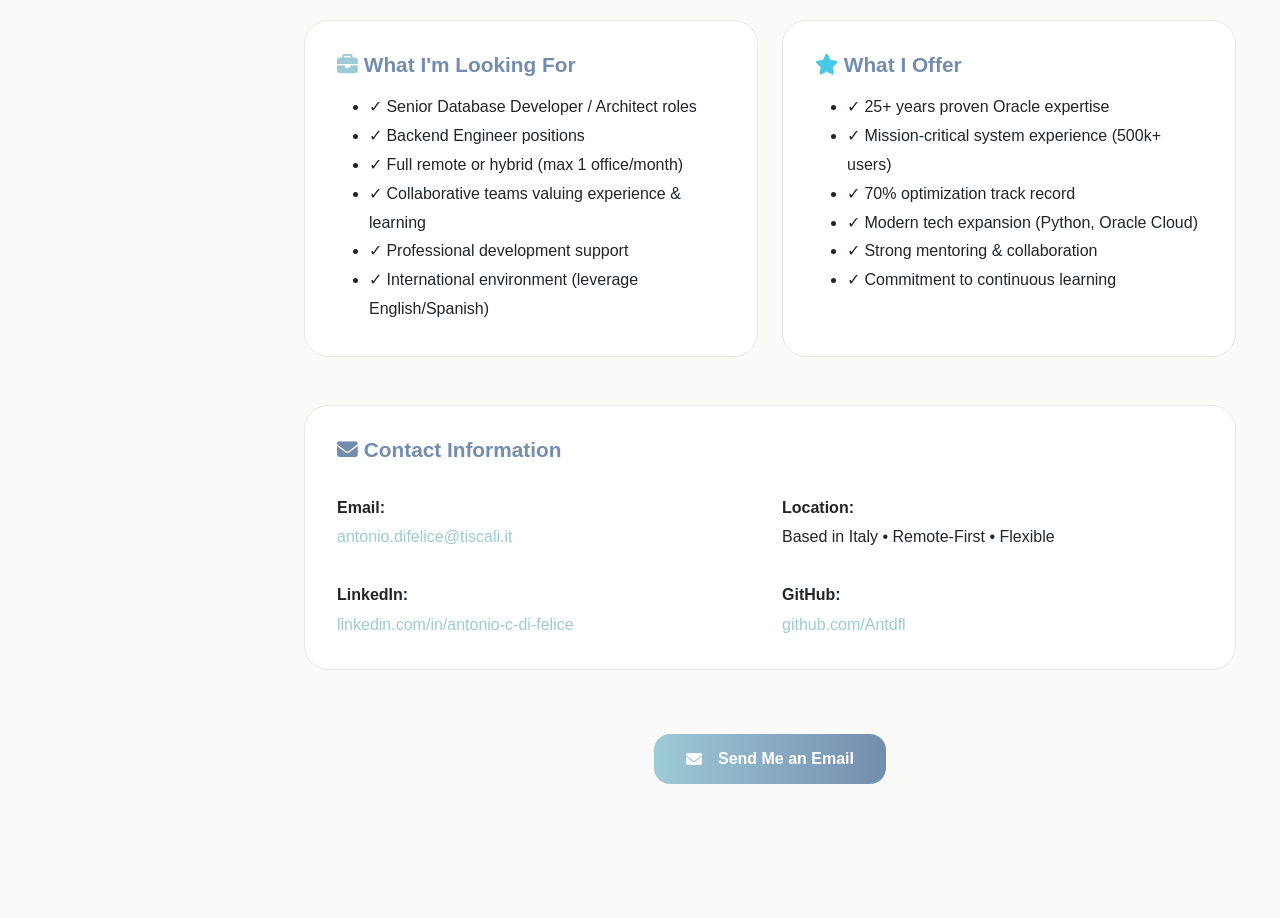
==== commit 3a5c31eb: "Prepared the retrospective for Custom Web Scraper Project and made some refinement on the main.py of" ====
--- a/MyPortfolioWebsite/index.html
+++ b/MyPortfolioWebsite/index.html
@@ -248,10 +248,10 @@
         }
 
         .theme-toggle {
-            position: fixed;
+            position: absolute;
             top: var(--spacing-md);
             right: var(--spacing-md);
-            z-index: 1001;
+            z-index: 10;
             display: flex;
             align-items: center;
             gap: var(--spacing-xs);
@@ -375,13 +375,13 @@
             position: relative;
             z-index: 5;
             overflow-x: hidden;
-            padding-bottom: 200px;
+            padding-bottom: 70px;
         }
 
         @media (max-width: 768px) {
             .main-content {
                 margin-left: 0;
-                padding-bottom: 250px;
+                padding-bottom: 80px;
             }
         }
 
@@ -847,7 +847,7 @@
            ============================================= */
         .back-to-top {
             position: fixed;
-            bottom: 100px;
+            bottom: 66px;
             right: 20px;
             width: 50px;
             height: 50px;
@@ -883,27 +883,30 @@
             left: 260px;
             background: linear-gradient(90deg, #FFFFFF 0%, #F9F8F8 100%);
             border-top: 1px solid var(--light-border);
-            padding: var(--spacing-md) var(--spacing-lg);
+            padding: 8px var(--spacing-lg);
             display: flex;
             align-items: center;
             justify-content: space-between;
             z-index: 1001;
             box-shadow: 0 -2px 10px rgba(0, 0, 0, 0.05);
-            gap: var(--spacing-lg);
-            min-height: 100px;
+            gap: var(--spacing-md);
+            min-height: 52px;
         }
 
         @media (max-width: 768px) {
             .sticky-footer {
                 left: 0;
-                flex-direction: column;
-                gap: var(--spacing-sm);
+                flex-direction: row;
+                flex-wrap: wrap;
+                gap: var(--spacing-xs);
+                padding: 6px var(--spacing-sm);
+                min-height: auto;
             }
         }
 
         .footer-text {
             color: var(--light-text);
-            font-size: 0.95rem;
+            font-size: 0.8rem;
             font-weight: 500;
         }
 
@@ -913,14 +916,14 @@
 
         .footer-links {
             display: flex;
-            gap: var(--spacing-md);
+            gap: var(--spacing-sm);
             flex-wrap: wrap;
         }
 
         .footer-link {
             color: var(--muted-indigo);
             text-decoration: none;
-            font-size: 0.95rem;
+            font-size: 0.8rem;
             font-weight: 500;
             transition: all var(--transition-normal);
         }
@@ -996,12 +999,6 @@
     </style>
 </head>
 <body>
-    <!-- THEME TOGGLE (fixed top-right) -->
-    <button class="theme-toggle" id="themeToggle" aria-label="Toggle dark mode">
-        <i class="fas fa-moon"></i>
-        <span>Dark Mode</span>
-    </button>
-
     <!-- =============================================
          SIDEBAR NAVIGATION
          ============================================= -->
@@ -1093,6 +1090,11 @@
     <main class="main-content">
         <!-- HERO SECTION -->
         <section id="hero" class="hero-section">
+            <!-- Theme toggle lives here so it's visible at page load but not sticky -->
+            <button class="theme-toggle" id="themeToggle" aria-label="Toggle dark mode">
+                <i class="fas fa-moon"></i>
+                <span>Dark Mode</span>
+            </button>
             <div class="hero-content">
                 <span class="hero-subtitle">Welcome to my portfolio</span>
                 <h1 class="hero-title">Antonio C. Di Felice</h1>
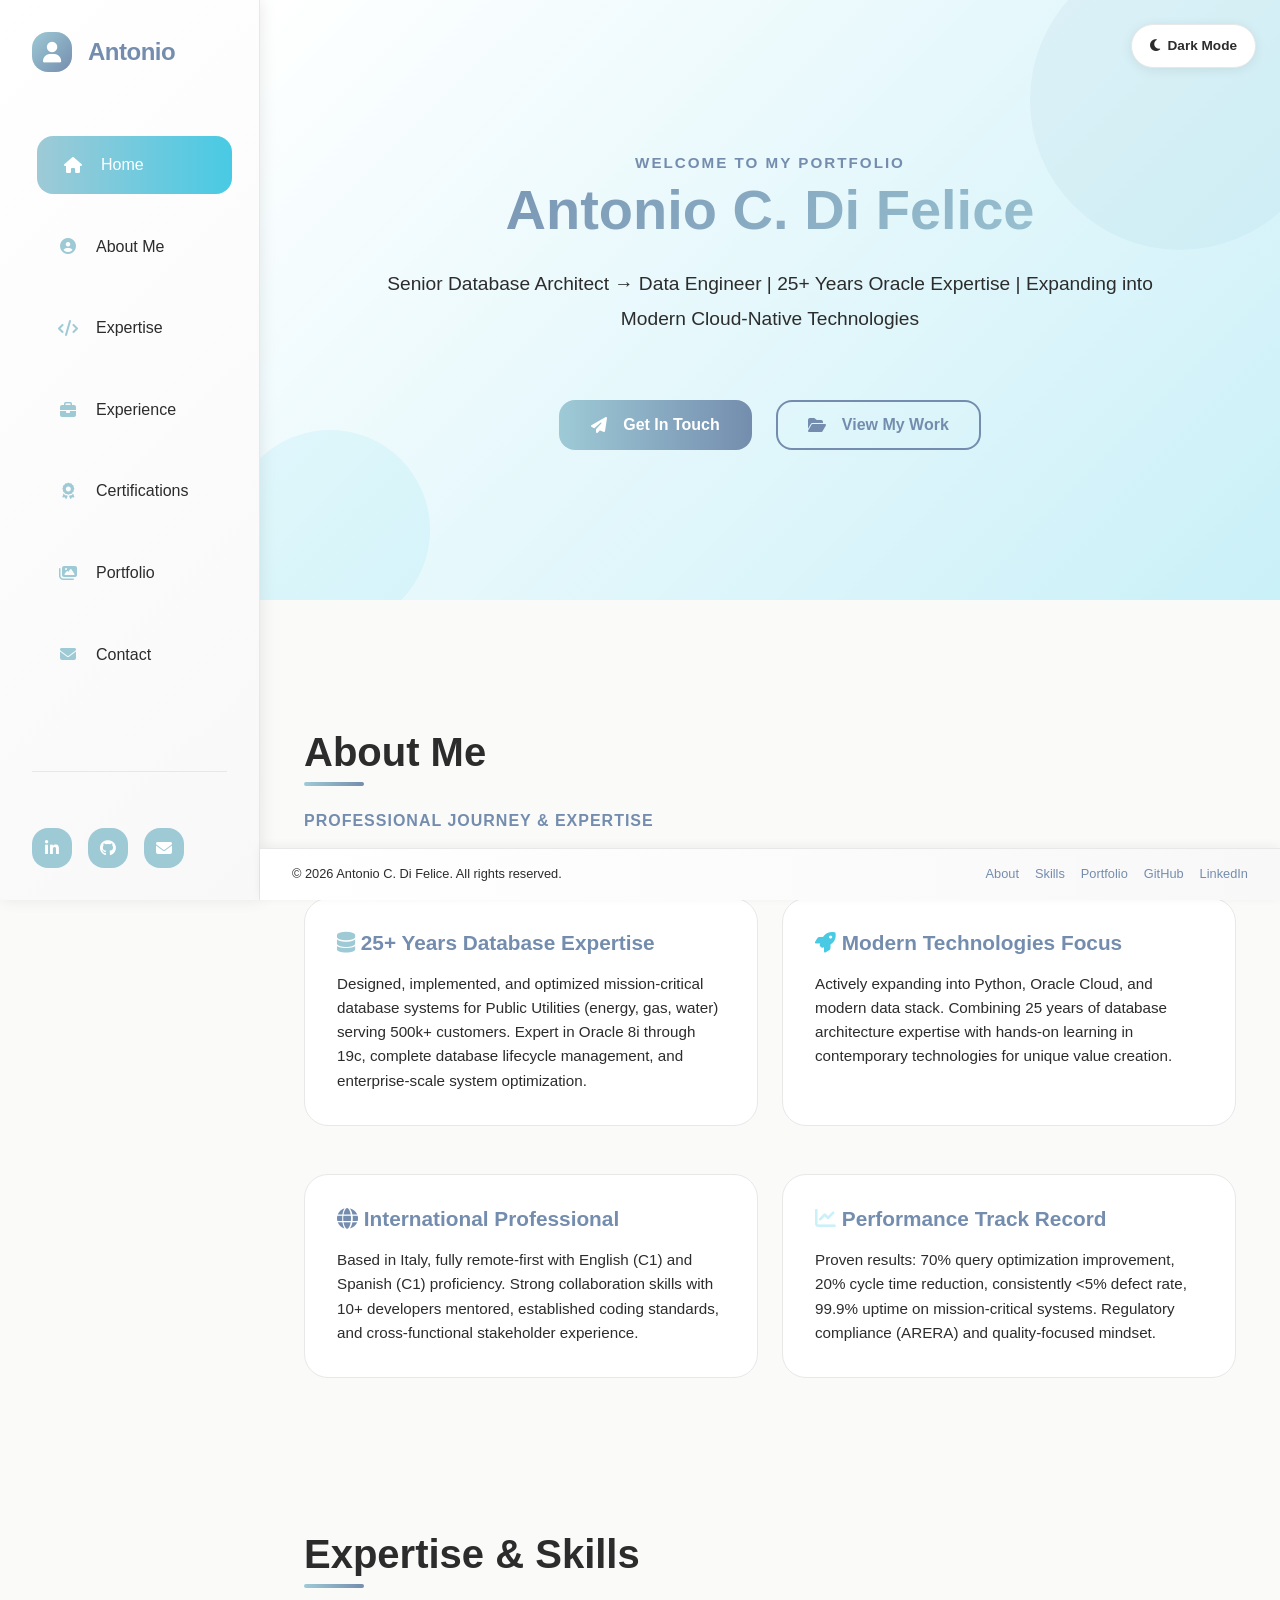
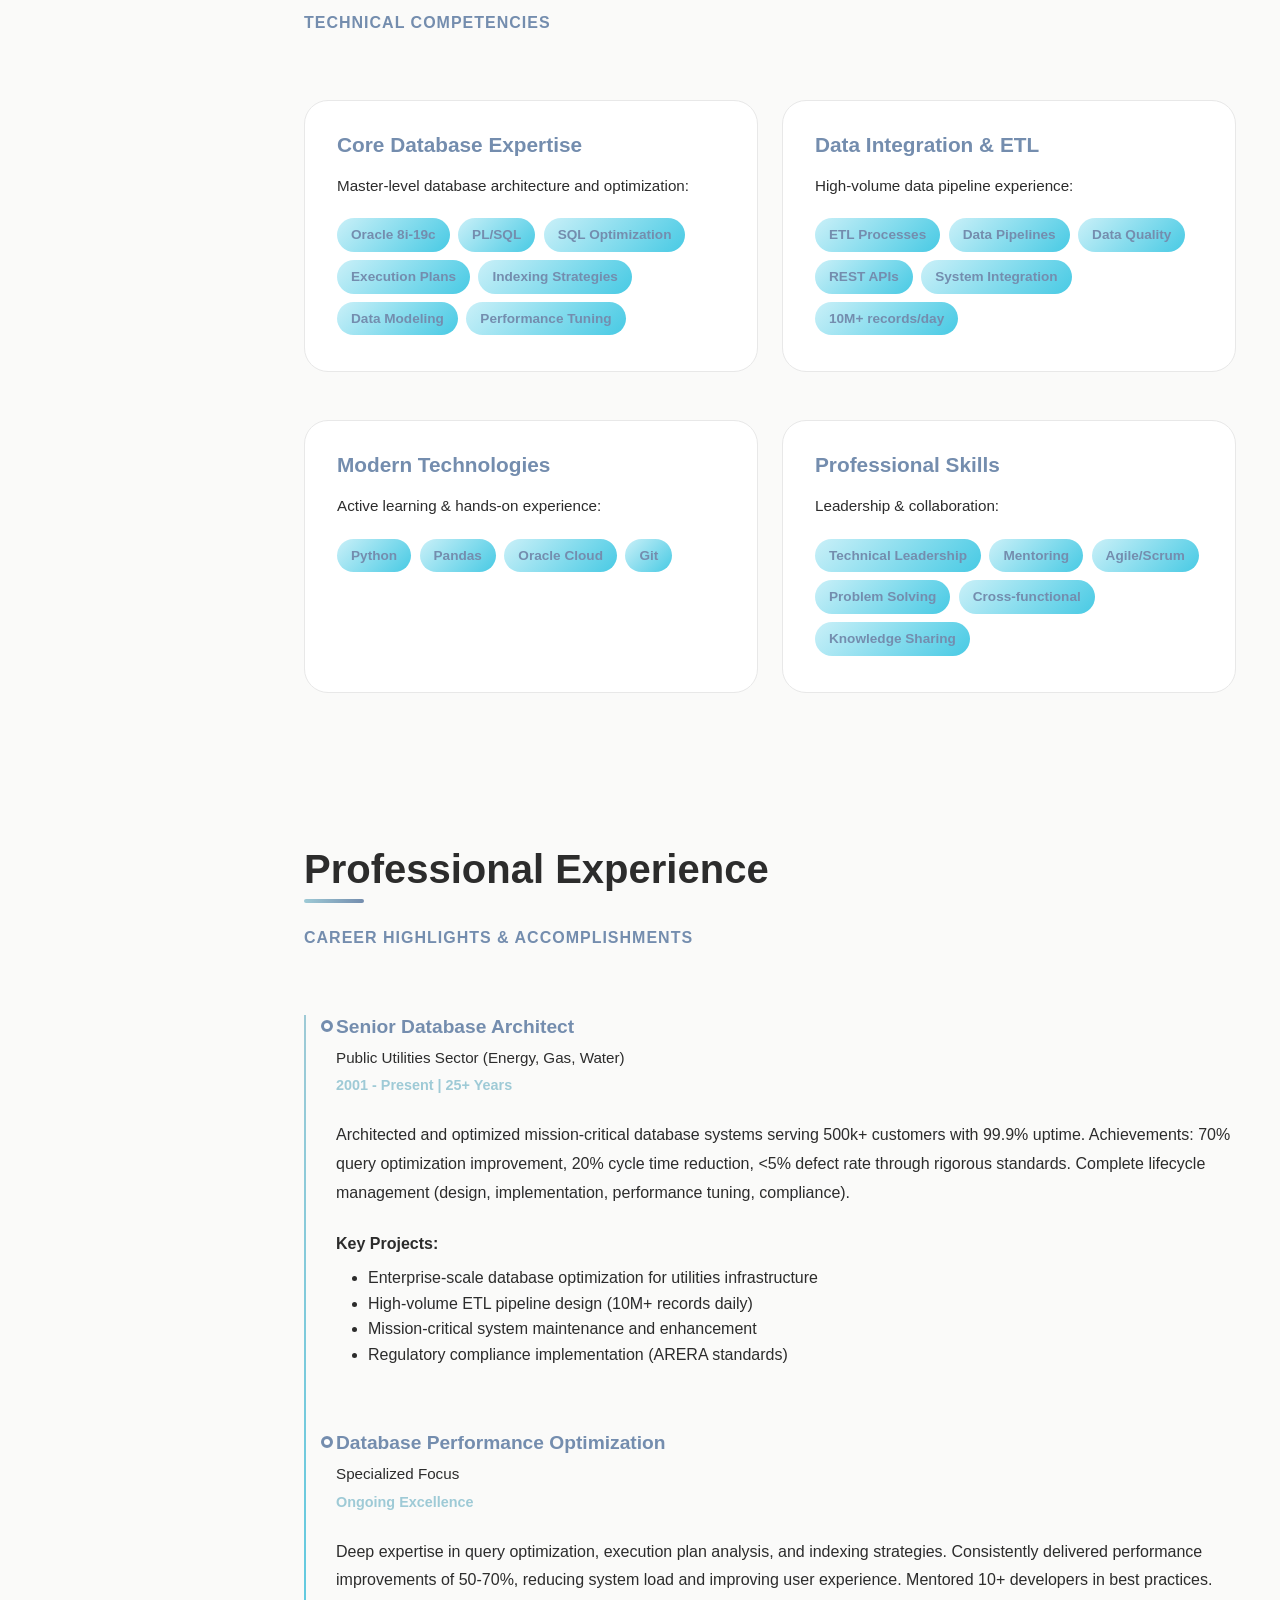
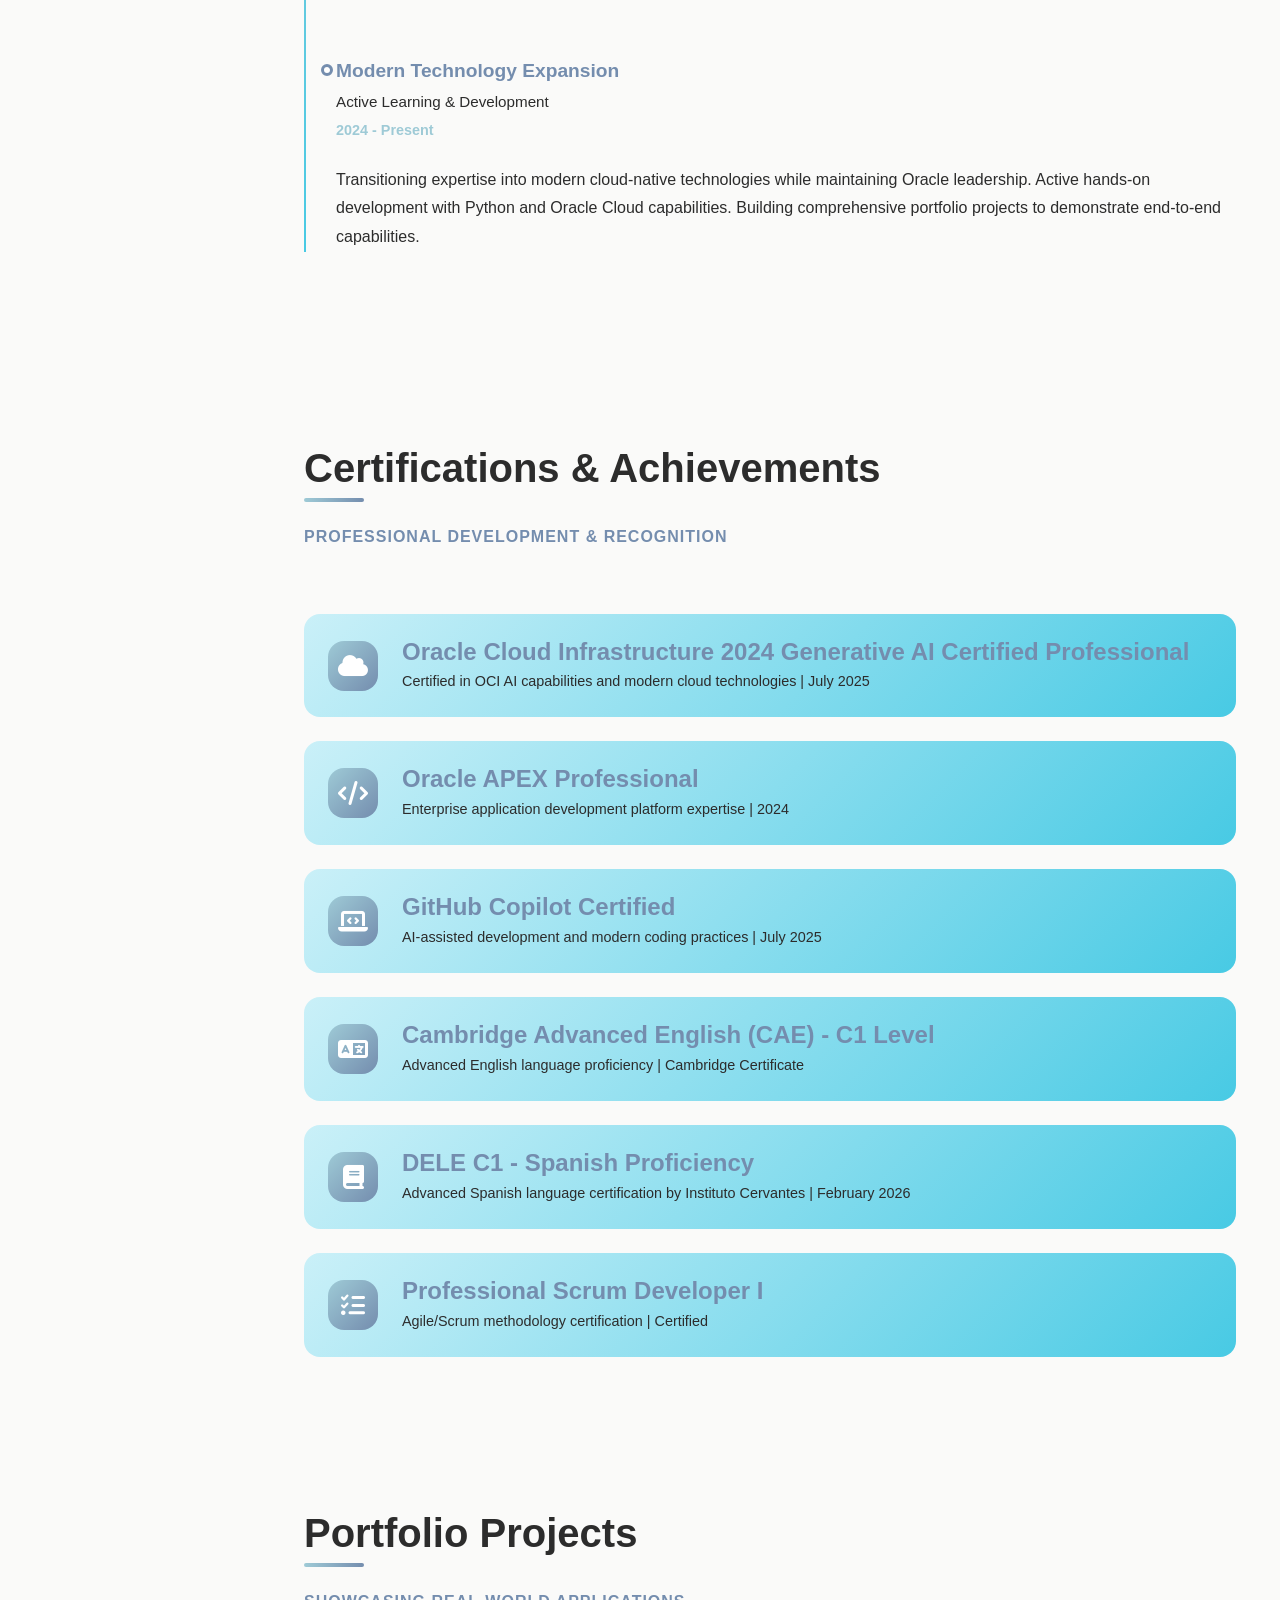
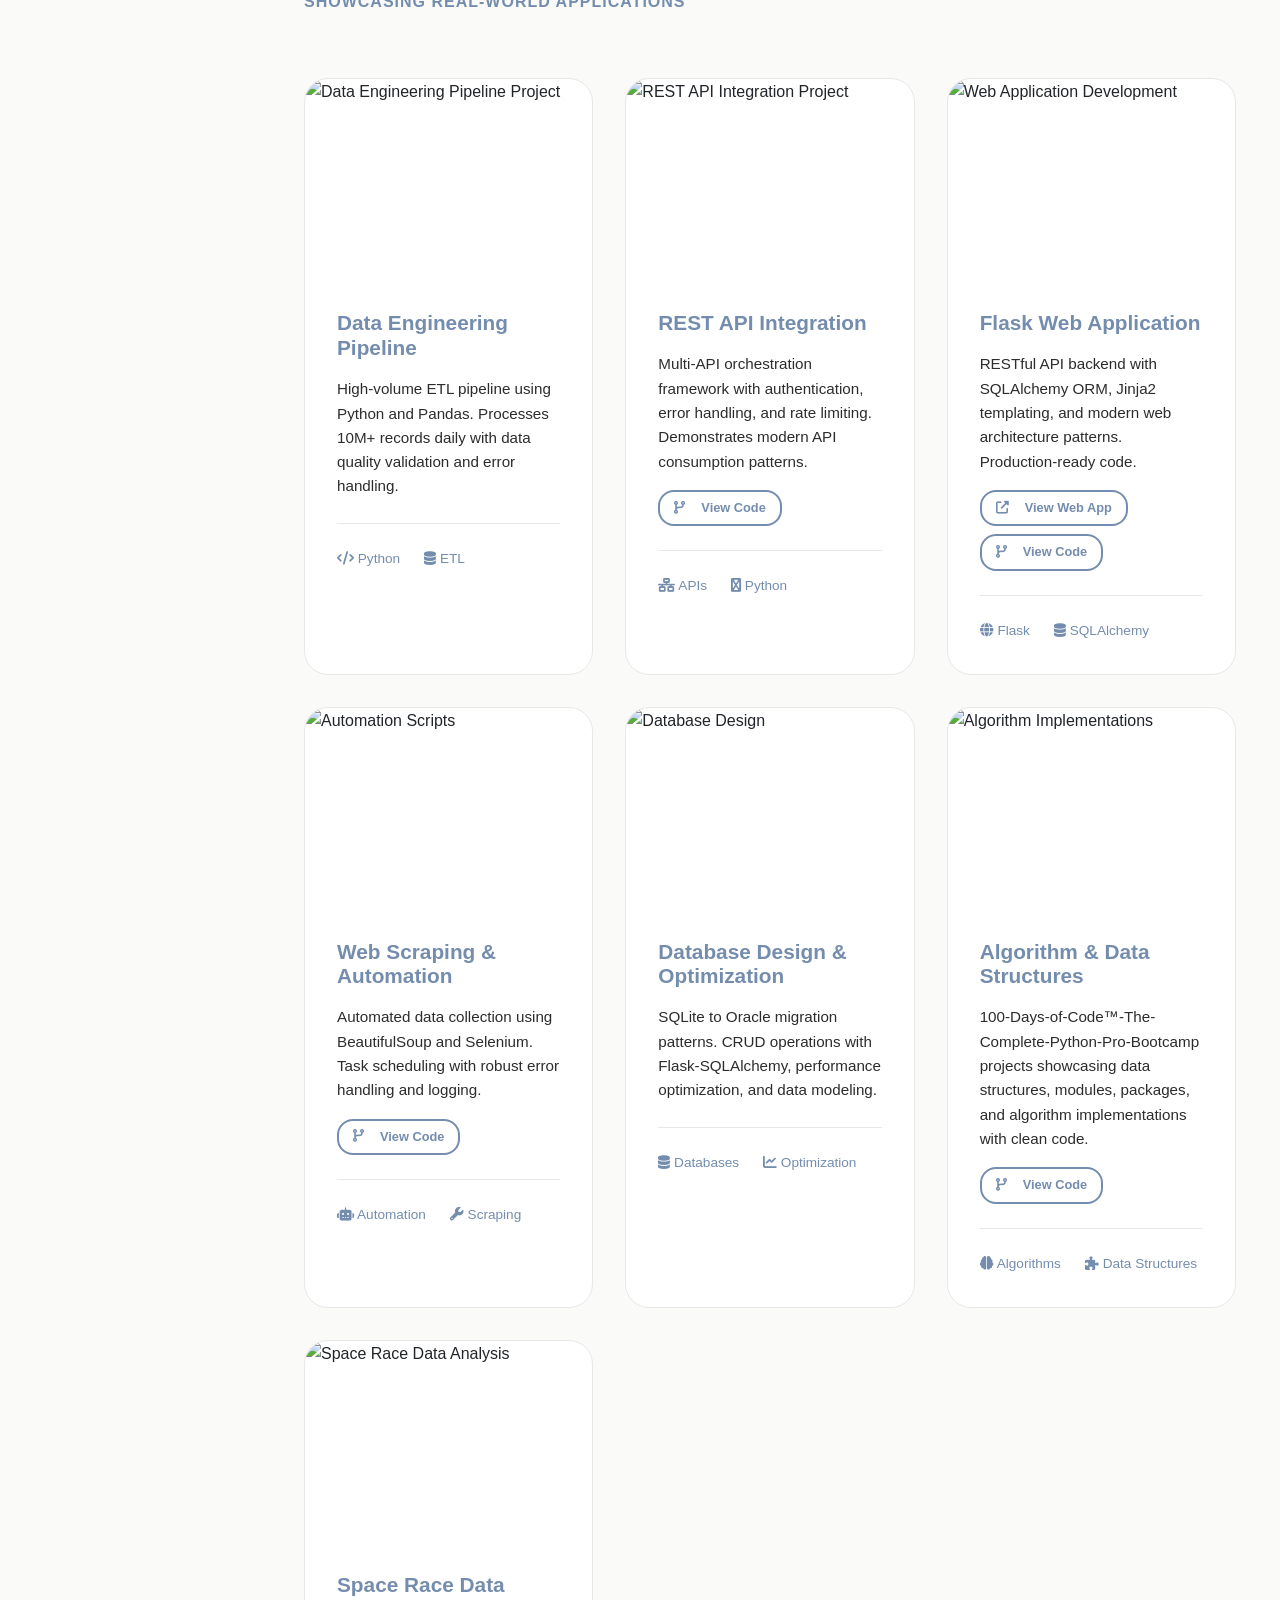
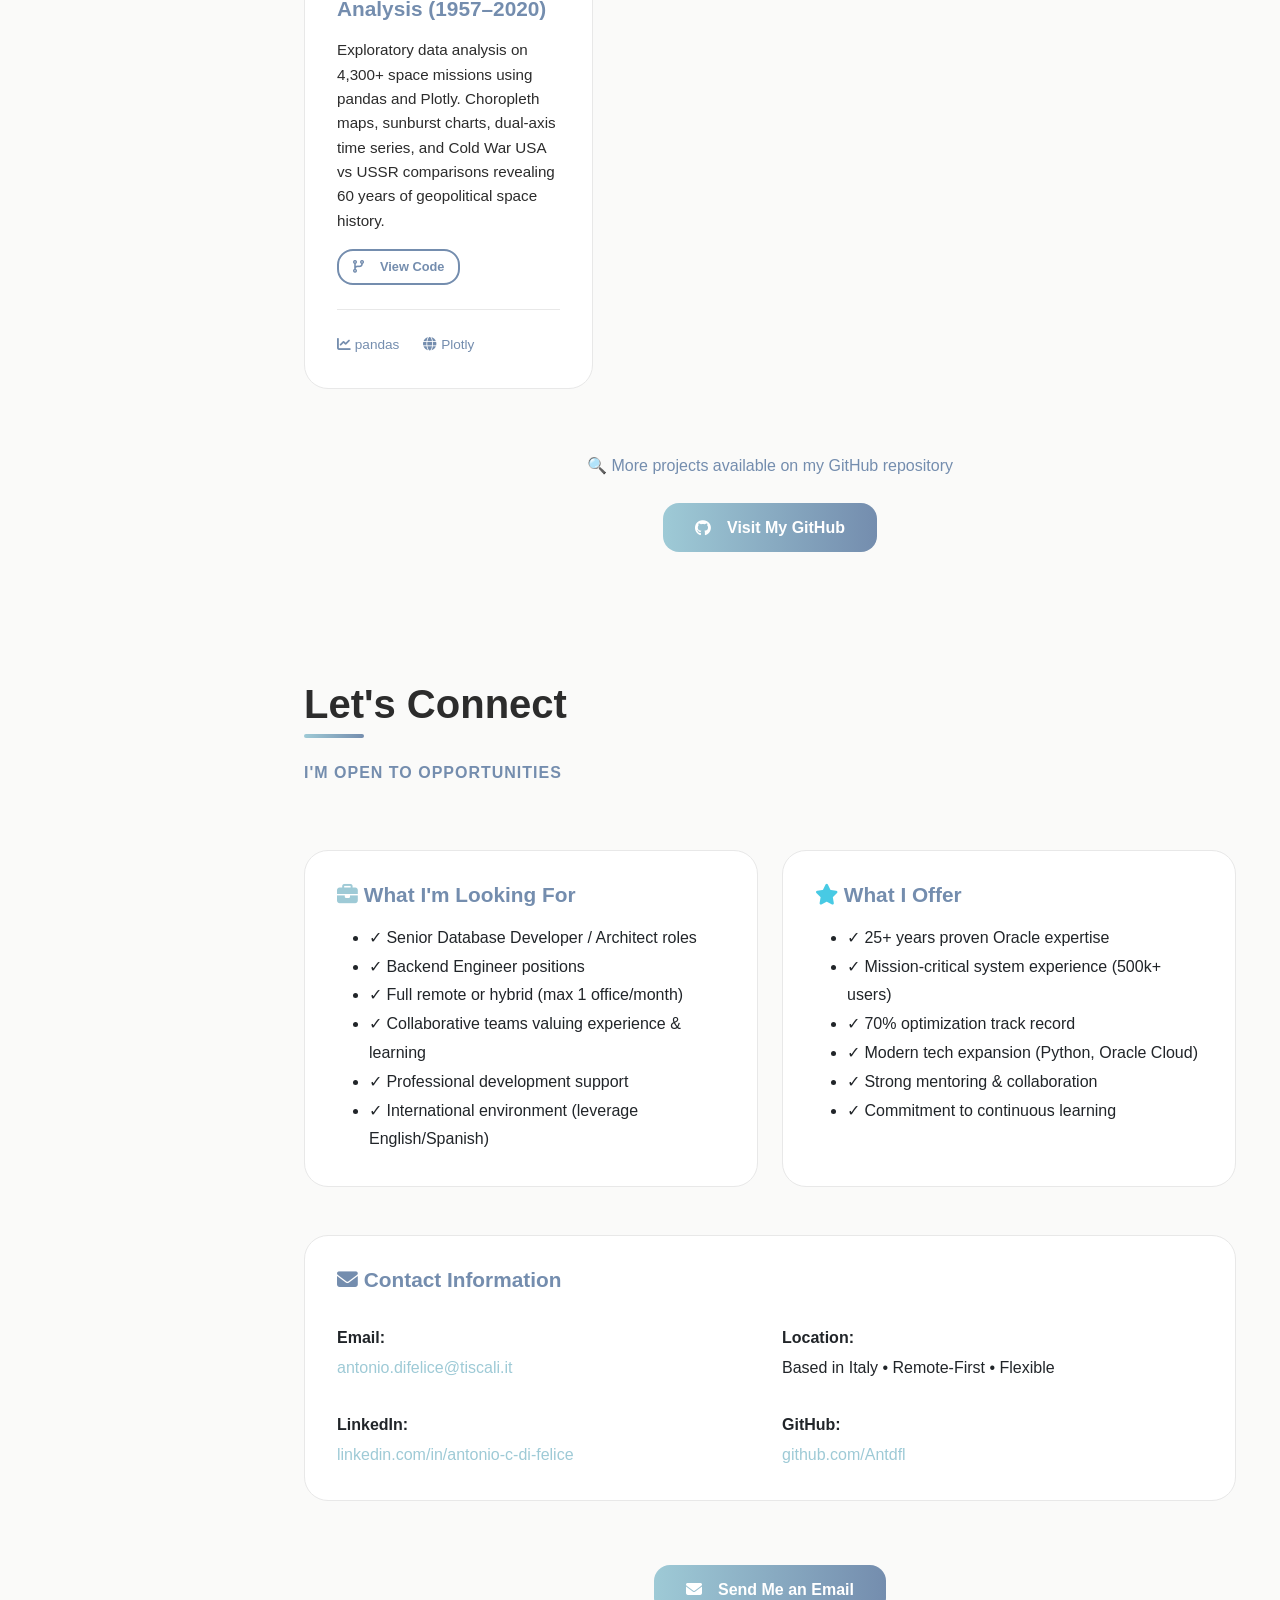
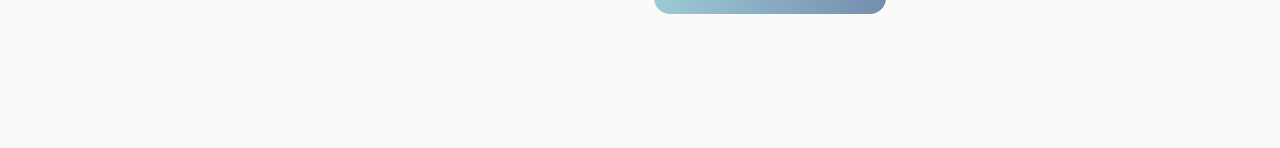
==== commit b96109f1: "added new project folders and web app to the MyPortfolioWebsite webpage" ====
--- a/MyPortfolioWebsite/index.html
+++ b/MyPortfolioWebsite/index.html
@@ -542,6 +542,19 @@
             background: var(--muted-indigo);
             color: white;
             transform: translateY(-3px);
+        }
+
+        .btn-sm {
+            padding: 6px 14px;
+            font-size: 0.8rem;
+        }
+
+        .card-actions {
+            display: flex;
+            justify-content: flex-start;
+            gap: var(--spacing-xs);
+            margin: var(--spacing-sm) 0;
+            flex-wrap: wrap;
         }
 
         body.dark-mode .btn-secondary {
@@ -1412,6 +1425,12 @@
                             <p class="card-text">
                                 Multi-API orchestration framework with authentication, error handling, and rate limiting. Demonstrates modern API consumption patterns.
                             </p>
+                             <div class="card-actions">
+                                <a href="https://github.com/Antdfl/MyProfessionalPortfolio/tree/main/CustomWebAPIWebsite" class="btn-secondary btn-sm" target="_blank" rel="noopener noreferrer">
+                                    <i class="fas fa-code-branch"></i>
+                                    View Code
+                                </a>
+                            </div>
                             <div class="card-meta">
                                 <span><i class="fas fa-network-wired"></i> APIs</span>
                                 <span><i class="fas fa-python"></i> Python</span>
@@ -1427,6 +1446,16 @@
                             <p class="card-text">
                                 RESTful API backend with SQLAlchemy ORM, Jinja2 templating, and modern web architecture patterns. Production-ready code.
                             </p>
+                            <div class="card-actions">
+                                <a href="https://antoniodifelice.helioho.st/todolistflask/" class="btn-secondary btn-sm" target="_blank" rel="noopener noreferrer">
+                                    <i class="fas fa-external-link-alt"></i>
+                                    View Web App
+                                </a>
+                                <a href="https://github.com/Antdfl/MyProfessionalPortfolio/tree/main/ToDoListFlaskWebsite" class="btn-secondary btn-sm" target="_blank" rel="noopener noreferrer">
+                                    <i class="fas fa-code-branch"></i>
+                                    View Code
+                                </a>
+                            </div>
                             <div class="card-meta">
                                 <span><i class="fas fa-globe"></i> Flask</span>
                                 <span><i class="fas fa-database"></i> SQLAlchemy</span>
@@ -1442,6 +1471,12 @@
                             <p class="card-text">
                                 Automated data collection using BeautifulSoup and Selenium. Task scheduling with robust error handling and logging.
                             </p>
+                            <div class="card-actions">
+                                <a href="https://github.com/Antdfl/MyProfessionalPortfolio/tree/main/CustomWebScraper" class="btn-secondary btn-sm" target="_blank" rel="noopener noreferrer">
+                                    <i class="fas fa-code-branch"></i>
+                                    View Code
+                                </a>
+                            </div>
                             <div class="card-meta">
                                 <span><i class="fas fa-robot"></i> Automation</span>
                                 <span><i class="fas fa-wrench"></i> Scraping</span>
@@ -1470,11 +1505,37 @@
                         <div class="card-body">
                             <h5 class="card-title">Algorithm & Data Structures</h5>
                             <p class="card-text">
-                                PCAP preparation projects showcasing data structures, modules, packages, and algorithm implementations with clean code.
+                                100-Days-of-Code™-The-Complete-Python-Pro-Bootcamp projects showcasing data structures, modules, packages, and algorithm implementations with clean code.
                             </p>
+                            <div class="card-actions">
+                                <a href="https://github.com/Antdfl/LearningPython3" class="btn-secondary btn-sm" target="_blank" rel="noopener noreferrer">
+                                    <i class="fas fa-code-branch"></i>
+                                    View Code
+                                </a>
+                            </div>
                             <div class="card-meta">
                                 <span><i class="fas fa-brain"></i> Algorithms</span>
                                 <span><i class="fas fa-puzzle-piece"></i> Data Structures</span>
+                            </div>
+                        </div>
+                    </div>
+                    <!-- Project 7 -->
+                    <div class="card fade-in">
+                        <img src="https://images.unsplash.com/photo-1446776811953-b23d57bd21aa?w=400&h=250&fit=crop&auto=format" alt="Space Race Data Analysis" class="card-img-top">
+                        <div class="card-body">
+                            <h5 class="card-title">Space Race Data Analysis (1957–2020)</h5>
+                            <p class="card-text">
+                                Exploratory data analysis on 4,300+ space missions using pandas and Plotly. Choropleth maps, sunburst charts, dual-axis time series, and Cold War USA vs USSR comparisons revealing 60 years of geopolitical space history.
+                            </p>
+                            <div class="card-actions">
+                                <a href="https://github.com/Antdfl/MyProfessionalPortfolio/tree/main/AnalyseDataSpaceRace" class="btn-secondary btn-sm" target="_blank" rel="noopener noreferrer">
+                                    <i class="fas fa-code-branch"></i>
+                                    View Code
+                                </a>
+                            </div>
+                            <div class="card-meta">
+                                <span><i class="fas fa-chart-line"></i> pandas</span>
+                                <span><i class="fas fa-globe"></i> Plotly</span>
                             </div>
                         </div>
                     </div>
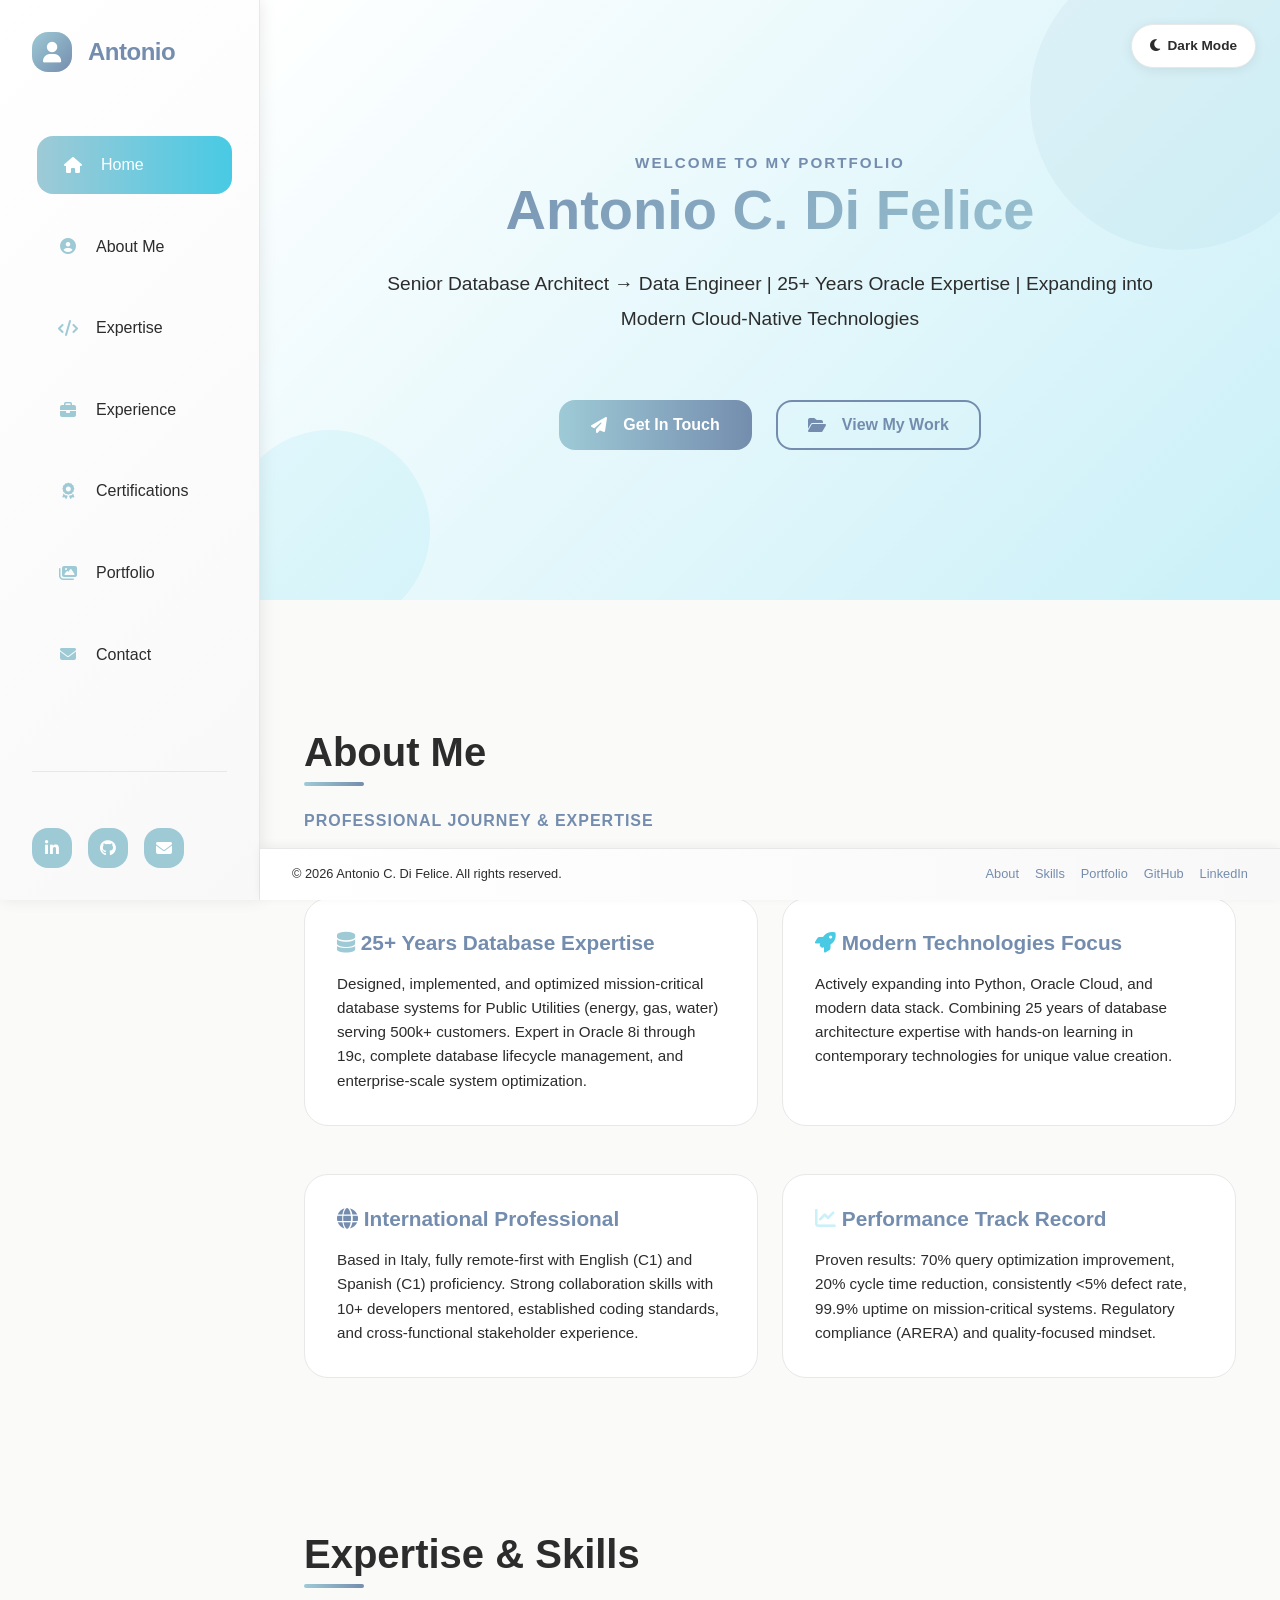
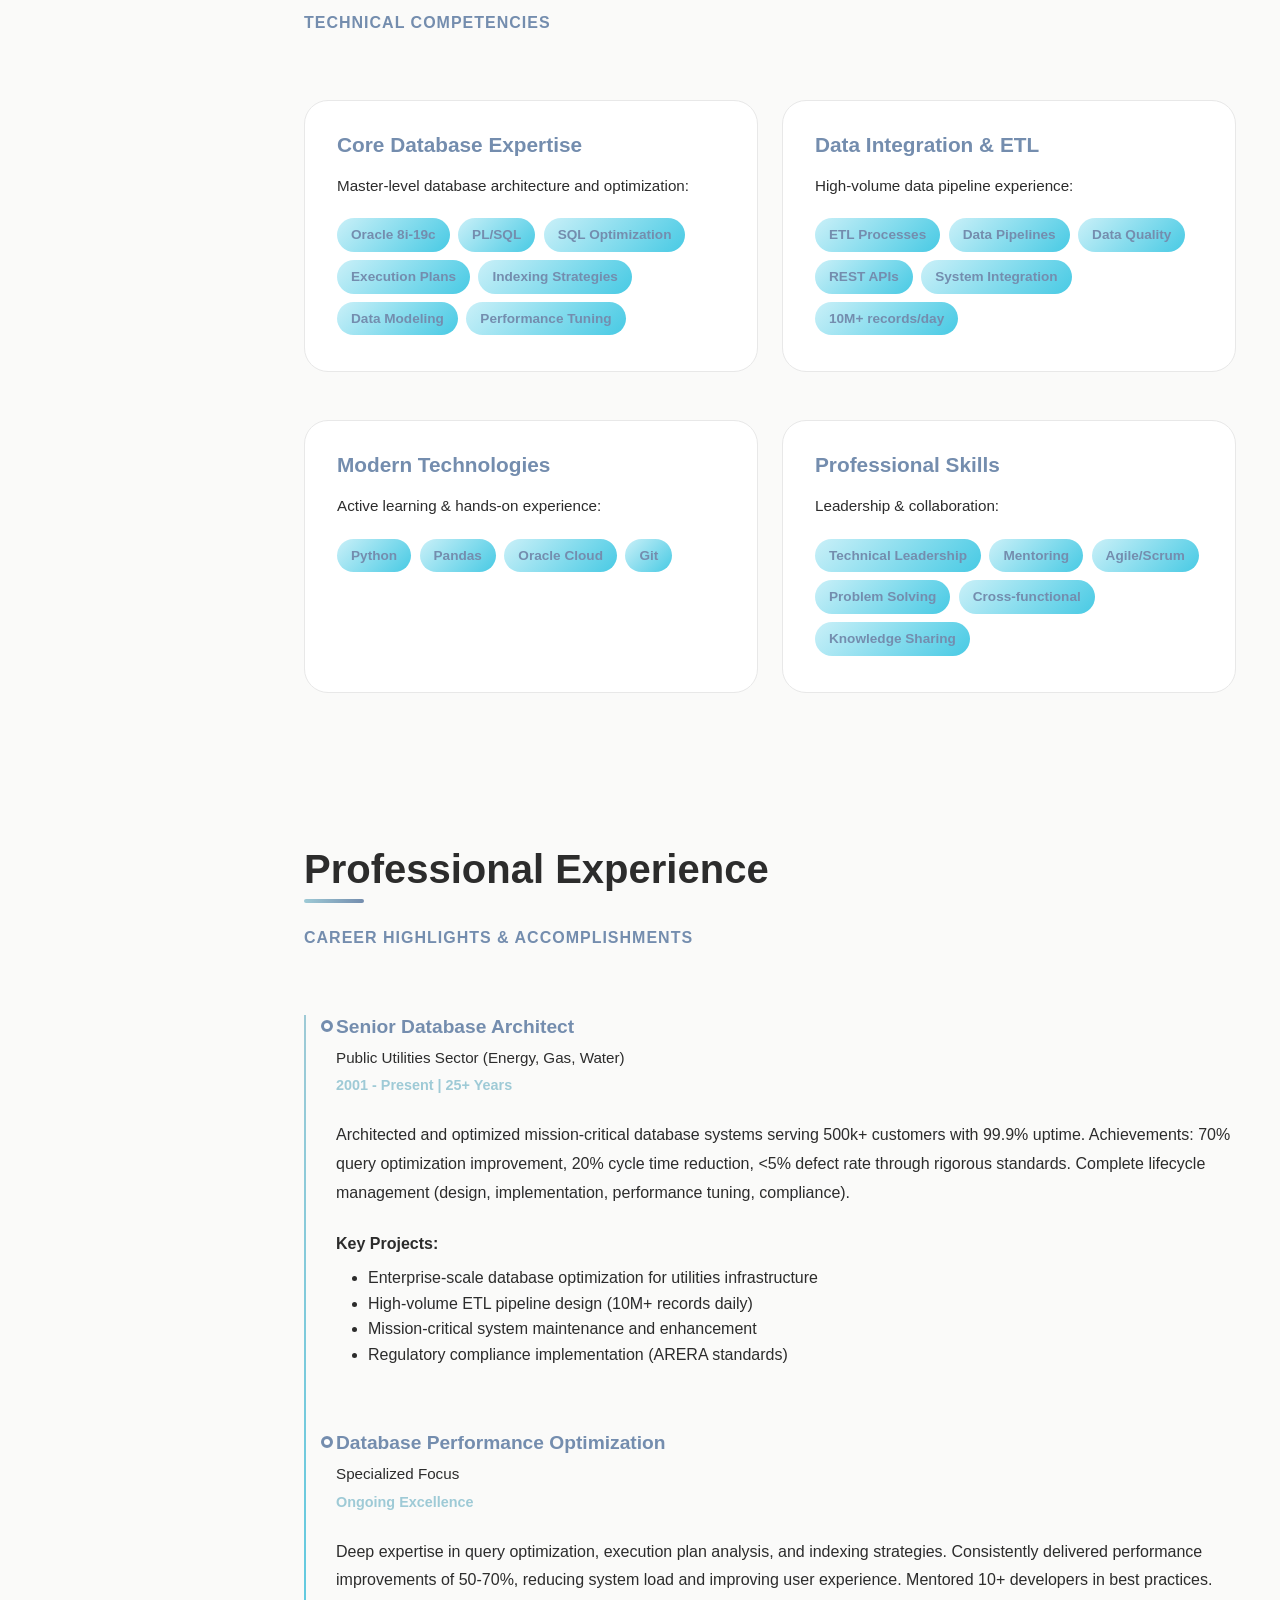
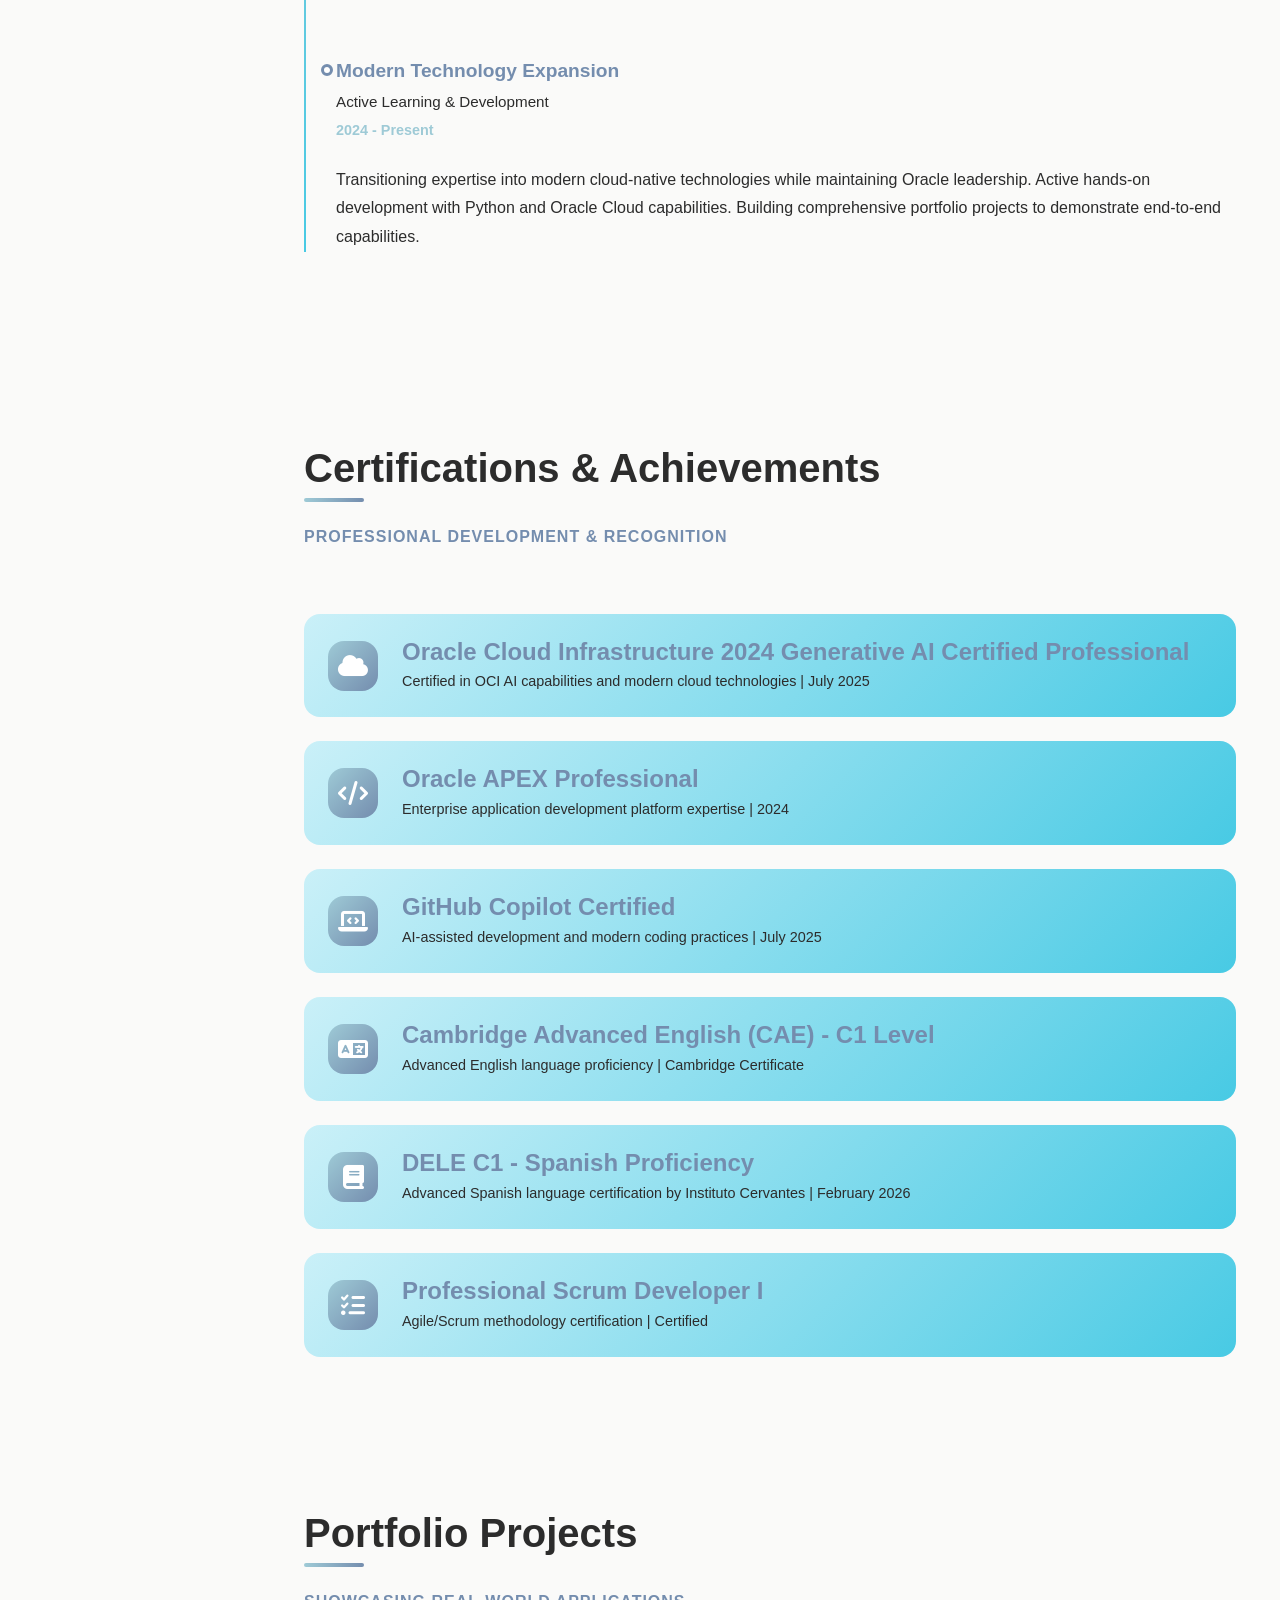
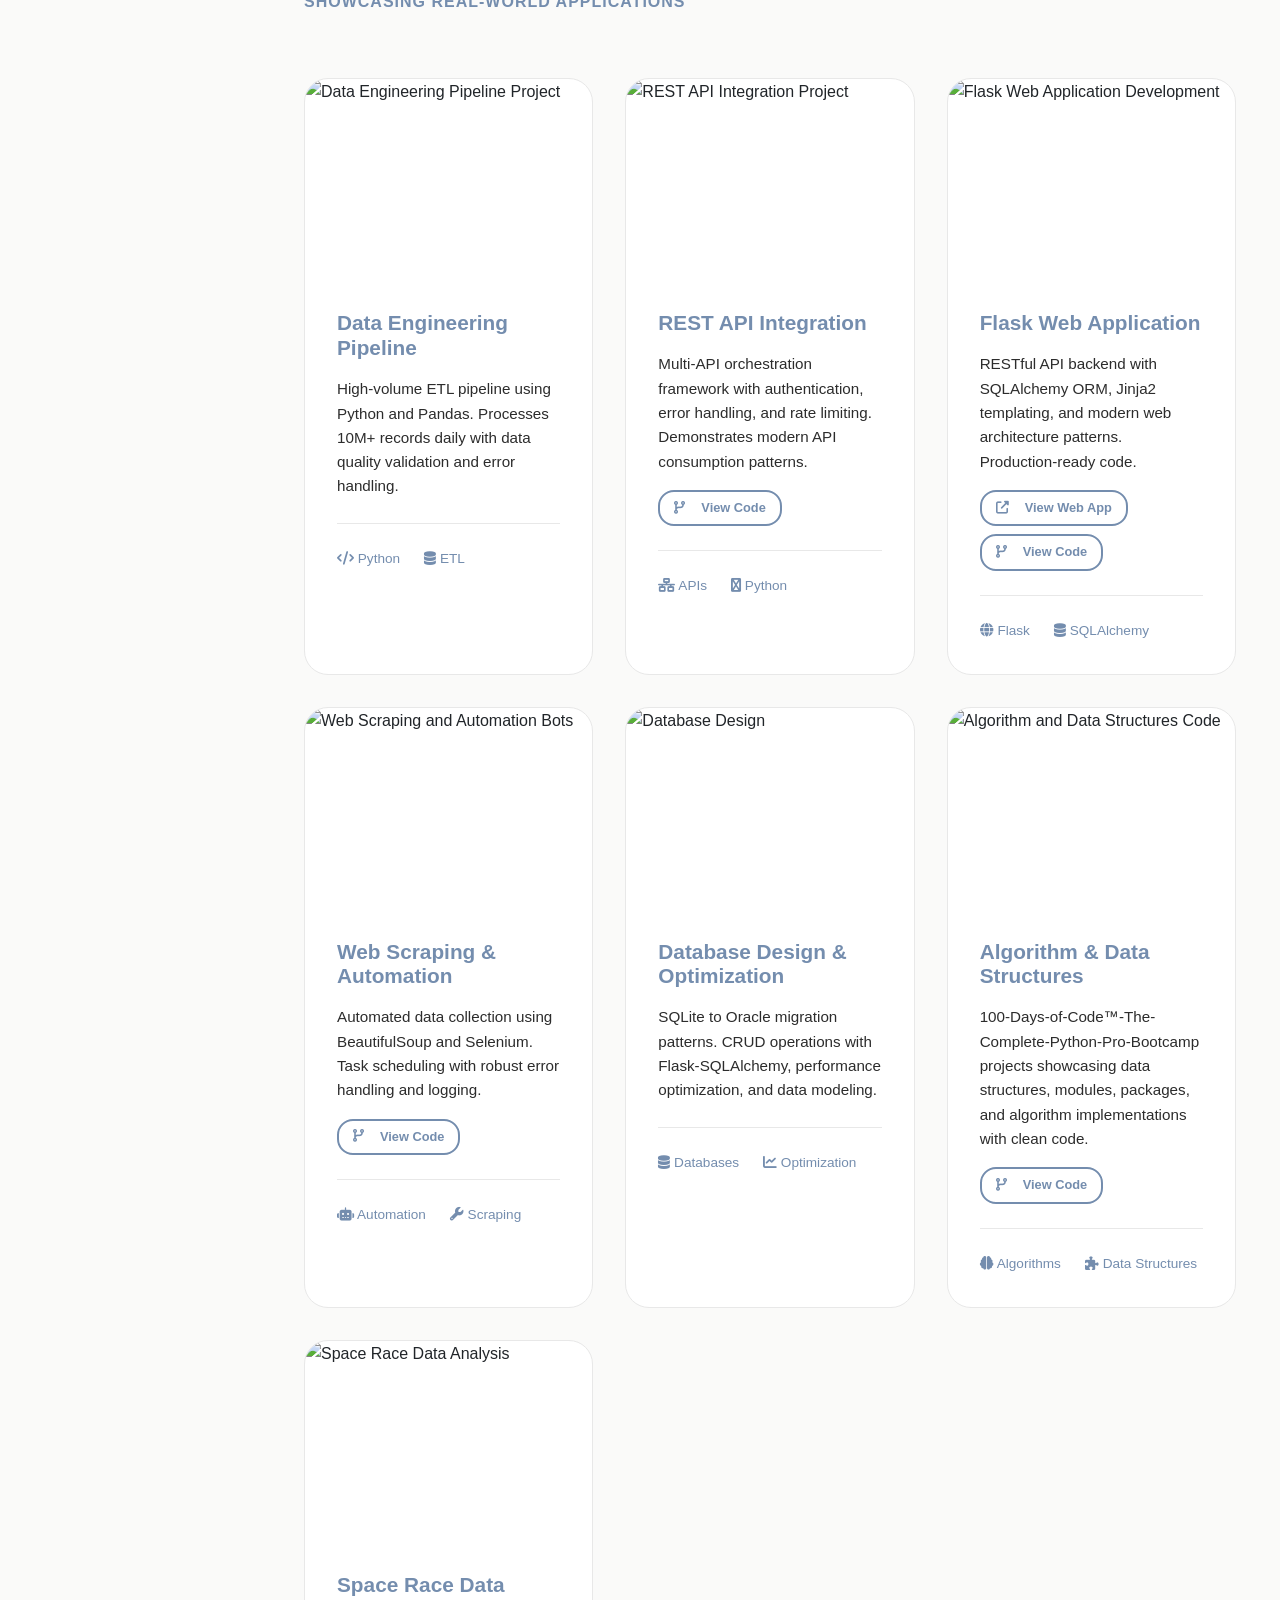
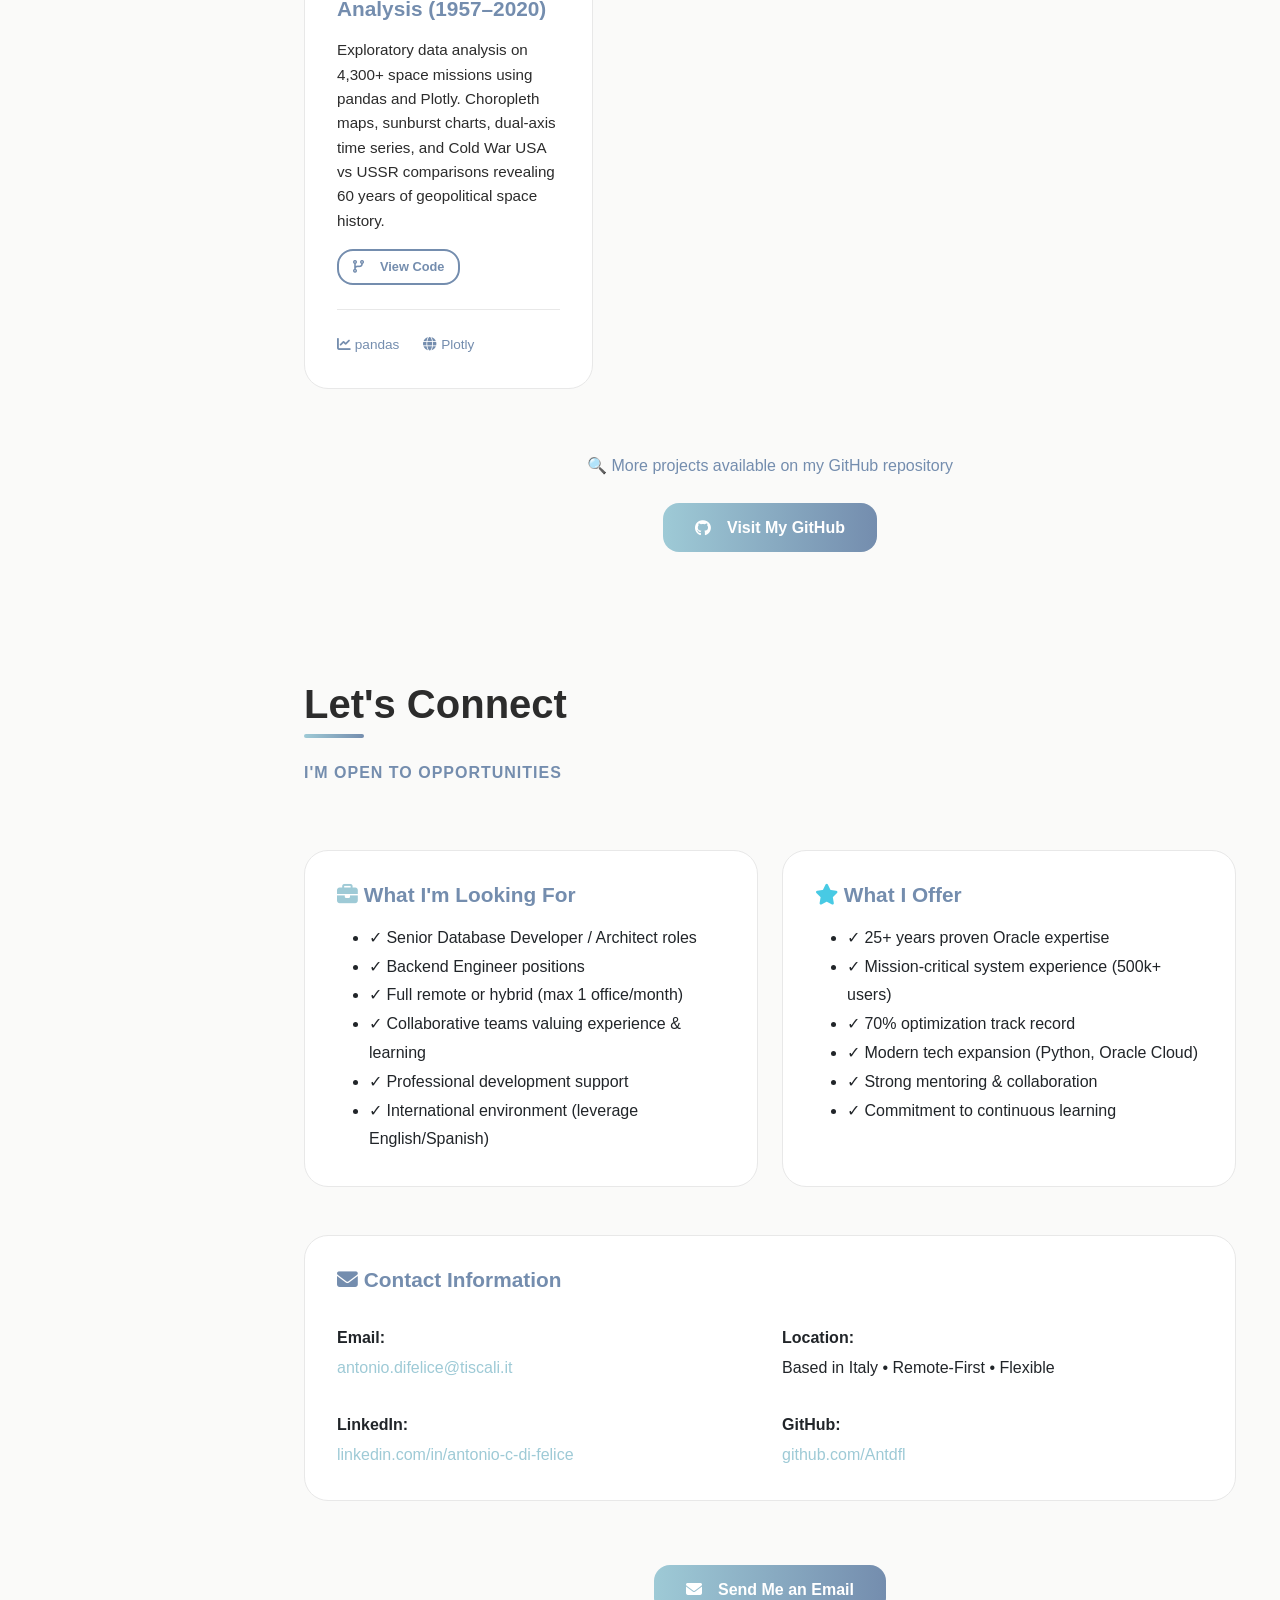
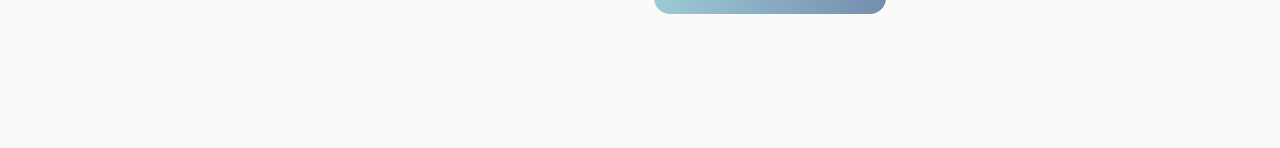
==== commit e8a40c58: "Replace portfolio project images with contextually relevant ones Swap 4 Unsplash photos that were vi" ====
--- a/MyPortfolioWebsite/index.html
+++ b/MyPortfolioWebsite/index.html
@@ -1419,7 +1419,7 @@
 
                     <!-- Project 2 -->
                     <div class="card fade-in">
-                        <img src="https://images.unsplash.com/photo-1558618666-fcd25c85cd64?w=400&h=250&fit=crop&auto=format" alt="REST API Integration Project" class="card-img-top">
+                        <img src="https://images.unsplash.com/photo-1515879218367-8466d910aaa4?w=400&h=250&fit=crop&auto=format" alt="REST API Integration Project" class="card-img-top">
                         <div class="card-body">
                             <h5 class="card-title">REST API Integration</h5>
                             <p class="card-text">
@@ -1440,7 +1440,7 @@
 
                     <!-- Project 3 -->
                     <div class="card fade-in">
-                        <img src="https://images.unsplash.com/photo-1461749280684-dccba630e2f6?w=400&h=250&fit=crop&auto=format" alt="Web Application Development" class="card-img-top">
+                        <img src="https://images.unsplash.com/photo-1610986603166-f78428624e76?w=400&h=250&fit=crop&auto=format" alt="Flask Web Application Development" class="card-img-top">
                         <div class="card-body">
                             <h5 class="card-title">Flask Web Application</h5>
                             <p class="card-text">
@@ -1465,7 +1465,7 @@
 
                     <!-- Project 4 -->
                     <div class="card fade-in">
-                        <img src="https://images.unsplash.com/photo-1485827404703-89b55fcc595e?w=400&h=250&fit=crop&auto=format" alt="Automation Scripts" class="card-img-top">
+                        <img src="https://images.unsplash.com/photo-1684369175809-f9642140a1bd?w=400&h=250&fit=crop&auto=format" alt="Web Scraping and Automation Bots" class="card-img-top">
                         <div class="card-body">
                             <h5 class="card-title">Web Scraping & Automation</h5>
                             <p class="card-text">
@@ -1501,7 +1501,7 @@
 
                     <!-- Project 6 -->
                     <div class="card fade-in">
-                        <img src="https://images.unsplash.com/photo-1542831371-29b0f74f9713?w=400&h=250&fit=crop&auto=format" alt="Algorithm Implementations" class="card-img-top">
+                        <img src="https://images.unsplash.com/photo-1627398242454-45a1465c2479?w=400&h=250&fit=crop&auto=format" alt="Algorithm and Data Structures Code" class="card-img-top">
                         <div class="card-body">
                             <h5 class="card-title">Algorithm & Data Structures</h5>
                             <p class="card-text">
